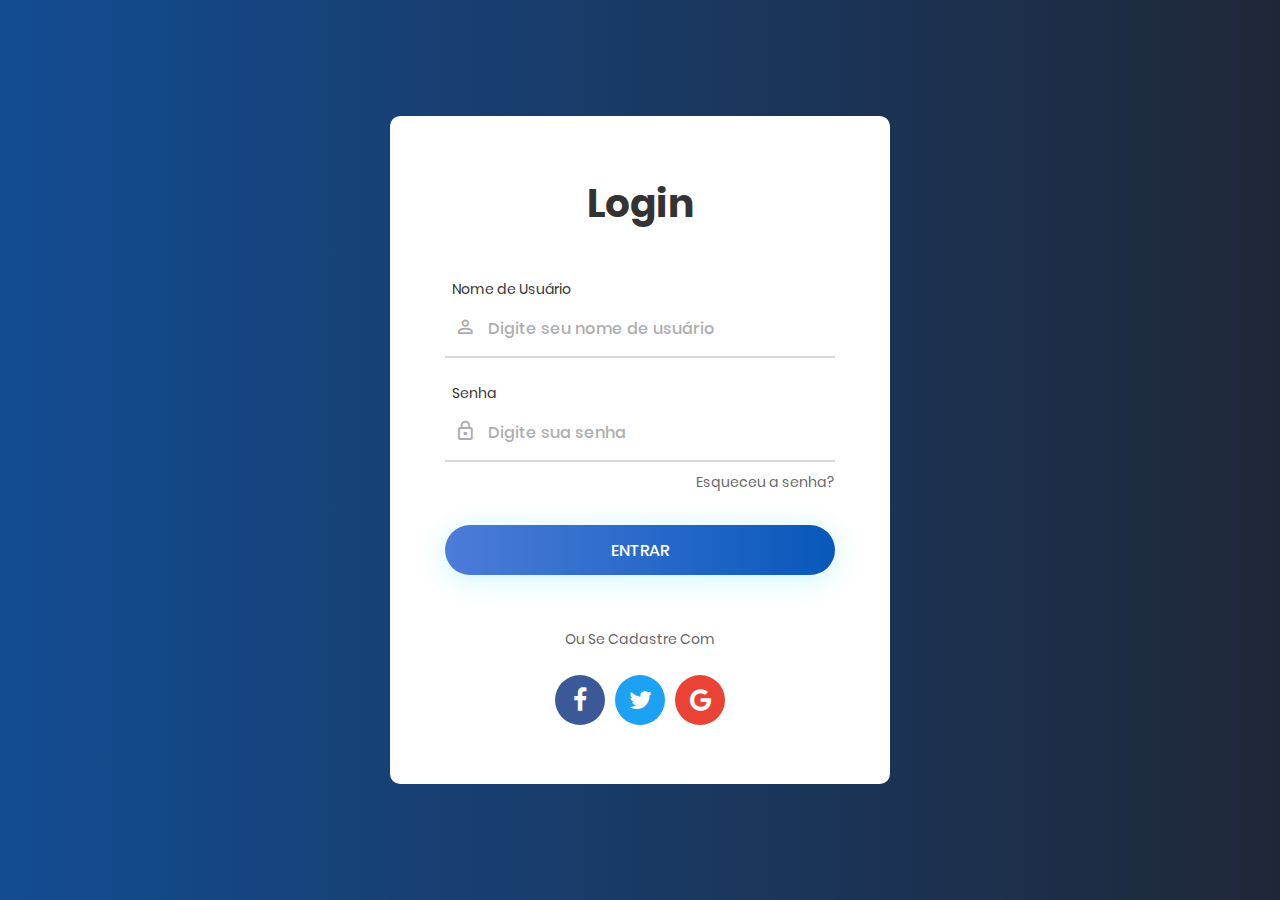
==== login.html @ 4fbe42c3 "login" ====
<!DOCTYPE html>
<html lang="pt-br">
<head>
	<title>Entrar/Cadastrar</title>
	<meta charset="UTF-8">
	<meta name="viewport" content="width=device-width, initial-scale=1">
<!--===============================================================================================-->	
	<link rel="icon" type="image/png" href="./assets/Login_v4/images/icons/favicon.ico"/>
<!--===============================================================================================-->
	<link rel="stylesheet" type="text/css" href="./assets/Login_v4/vendor/bootstrap/css/bootstrap.min.css">
<!--===============================================================================================-->
	<link rel="stylesheet" type="text/css" href="./assets/Login_v4/fonts/font-awesome-4.7.0/css/font-awesome.min.css">
<!--===============================================================================================-->
	<link rel="stylesheet" type="text/css" href="./assets/Login_v4/fonts/iconic/css/material-design-iconic-font.min.css">
<!--===============================================================================================-->
	<link rel="stylesheet" type="text/css" href="./assets/Login_v4/vendor/animate/animate.css">
<!--===============================================================================================-->	
	<link rel="stylesheet" type="text/css" href="./assets/Login_v4/vendor/css-hamburgers/hamburgers.min.css">
<!--===============================================================================================-->
	<link rel="stylesheet" type="text/css" href="./assets/Login_v4/vendor/animsition/css/animsition.min.css">
<!--===============================================================================================-->
	<link rel="stylesheet" type="text/css" href="./assets/Login_v4/vendor/select2/select2.min.css">
<!--===============================================================================================-->	
	<link rel="stylesheet" type="text/css" href="./assets/Login_v4/vendor/daterangepicker/daterangepicker.css">
<!--===============================================================================================-->
	<link rel="stylesheet" type="text/css" href="./assets/Login_v4/css/util.css">
	<link rel="stylesheet" type="text/css" href="./assets/Login_v4/css/main.css">
<!--===============================================================================================-->
</head>
<body>
	
	<div class="limiter">
		<div class="container-login100" style="background-image: linear-gradient(to right, #134c92, #1f2737);">
			<div class="wrap-login100 p-l-55 p-r-55 p-t-65 p-b-54">
				<form class="login100-form validate-form">
					<span class="login100-form-title p-b-49">
						Login
					</span>

					<div class="wrap-input100 validate-input m-b-23" data-validate = "Nome de usuário necessário">
						<span class="label-input100">Nome de Usuário</span>
						<input class="input100" type="text" name="username" placeholder="Digite seu nome de usuário">
						<span class="focus-input100" data-symbol="&#xf206;"></span>
					</div>

					<div class="wrap-input100 validate-input" data-validate="É necessário uma senha">
						<span class="label-input100">Senha</span>
						<input class="input100" type="password" name="pass" placeholder="Digite sua senha">
						<span class="focus-input100" data-symbol="&#xf190;"></span>
					</div>
					
					<div class="text-right p-t-8 p-b-31">
						<a href="#">
							Esqueceu a senha?
						</a>
					</div>
					
					<div class="container-login100-form-btn">
						<div class="wrap-login100-form-btn">
							<div class="login100-form-bgbtn"></div>
							<button class="login100-form-btn">
								Entrar
							</button>
						</div>
					</div>

					<div class="txt1 text-center p-t-54 p-b-20">
						<span>
							Ou Se Cadastre Com
						</span>
					</div>

					<div class="flex-c-m">
						<a href="#" class="login100-social-item bg1">
							<i class="fa fa-facebook"></i>
						</a>

						<a href="#" class="login100-social-item bg2">
							<i class="fa fa-twitter"></i>
						</a>

						<a href="#" class="login100-social-item bg3">
							<i class="fa fa-google"></i>
						</a>
					</div>

				</form>
			</div>
		</div>
	</div>
	

	<div id="dropDownSelect1"></div>
	
<!--===============================================================================================-->
	<script src="./assets/Login_v4/vendor/jquery/jquery-3.2.1.min.js"></script>
<!--===============================================================================================-->
	<script src="./assets/Login_v4/vendor/animsition/js/animsition.min.js"></script>
<!--===============================================================================================-->
	<script src="./assets/Login_v4/vendor/bootstrap/js/popper.js"></script>
	<script src="./assets/Login_v4/vendor/bootstrap/js/bootstrap.min.js"></script>
<!--===============================================================================================-->
	<script src="./assets/Login_v4/vendor/select2/select2.min.js"></script>
<!--===============================================================================================-->
	<script src="./assets/Login_v4/vendor/daterangepicker/moment.min.js"></script>
	<script src="./assets/Login_v4/vendor/daterangepicker/daterangepicker.js"></script>
<!--===============================================================================================-->
	<script src="./assets/Login_v4/vendor/countdowntime/countdowntime.js"></script>
<!--===============================================================================================-->
	<script src="./assets/Login_v4/js/main.js"></script>

</body>
</html>
---- assets/Login_v4/fonts/iconic/css/material-design-iconic-font.min.css ----
@font-face{font-family:Material-Design-Iconic-Font;src:url(../fonts/Material-Design-Iconic-Font.woff2?v=2.2.0) format('woff2'),url(../fonts/Material-Design-Iconic-Font.woff?v=2.2.0) format('woff'),url(../fonts/Material-Design-Iconic-Font.ttf?v=2.2.0) format('truetype')}.zmdi{display:inline-block;font:normal normal normal 14px/1 'Material-Design-Iconic-Font';font-size:inherit;text-rendering:auto;-webkit-font-smoothing:antialiased;-moz-osx-font-smoothing:grayscale}.zmdi-hc-lg{font-size:1.33333333em;line-height:.75em;vertical-align:-15%}.zmdi-hc-2x{font-size:2em}.zmdi-hc-3x{font-size:3em}.zmdi-hc-4x{font-size:4em}.zmdi-hc-5x{font-size:5em}.zmdi-hc-fw{width:1.28571429em;text-align:center}.zmdi-hc-ul{padding-left:0;margin-left:2.14285714em;list-style-type:none}.zmdi-hc-ul>li{position:relative}.zmdi-hc-li{position:absolute;left:-2.14285714em;width:2.14285714em;top:.14285714em;text-align:center}.zmdi-hc-li.zmdi-hc-lg{left:-1.85714286em}.zmdi-hc-border{padding:.1em .25em;border:solid .1em #9e9e9e;border-radius:2px}.zmdi-hc-border-circle{padding:.1em .25em;border:solid .1em #9e9e9e;border-radius:50%}.zmdi.pull-left{float:left;margin-right:.15em}.zmdi.pull-right{float:right;margin-left:.15em}.zmdi-hc-spin{-webkit-animation:zmdi-spin 1.5s infinite linear;animation:zmdi-spin 1.5s infinite linear}.zmdi-hc-spin-reverse{-webkit-animation:zmdi-spin-reverse 1.5s infinite linear;animation:zmdi-spin-reverse 1.5s infinite linear}@-webkit-keyframes zmdi-spin{0%{-webkit-transform:rotate(0deg);transform:rotate(0deg)}100%{-webkit-transform:rotate(359deg);transform:rotate(359deg)}}@keyframes zmdi-spin{0%{-webkit-transform:rotate(0deg);transform:rotate(0deg)}100%{-webkit-transform:rotate(359deg);transform:rotate(359deg)}}@-webkit-keyframes zmdi-spin-reverse{0%{-webkit-transform:rotate(0deg);transform:rotate(0deg)}100%{-webkit-transform:rotate(-359deg);transform:rotate(-359deg)}}@keyframes zmdi-spin-reverse{0%{-webkit-transform:rotate(0deg);transform:rotate(0deg)}100%{-webkit-transform:rotate(-359deg);transform:rotate(-359deg)}}.zmdi-hc-rotate-90{-webkit-transform:rotate(90deg);-ms-transform:rotate(90deg);transform:rotate(90deg)}.zmdi-hc-rotate-180{-webkit-transform:rotate(180deg);-ms-transform:rotate(180deg);transform:rotate(180deg)}.zmdi-hc-rotate-270{-webkit-transform:rotate(270deg);-ms-transform:rotate(270deg);transform:rotate(270deg)}.zmdi-hc-flip-horizontal{-webkit-transform:scale(-1,1);-ms-transform:scale(-1,1);transform:scale(-1,1)}.zmdi-hc-flip-vertical{-webkit-transform:scale(1,-1);-ms-transform:scale(1,-1);transform:scale(1,-1)}.zmdi-hc-stack{position:relative;display:inline-block;width:2em;height:2em;line-height:2em;vertical-align:middle}.zmdi-hc-stack-1x,.zmdi-hc-stack-2x{position:absolute;left:0;width:100%;text-align:center}.zmdi-hc-stack-1x{line-height:inherit}.zmdi-hc-stack-2x{font-size:2em}.zmdi-hc-inverse{color:#fff}.zmdi-3d-rotation:before{content:'\f101'}.zmdi-airplane-off:before{content:'\f102'}.zmdi-airplane:before{content:'\f103'}.zmdi-album:before{content:'\f104'}.zmdi-archive:before{content:'\f105'}.zmdi-assignment-account:before{content:'\f106'}.zmdi-assignment-alert:before{content:'\f107'}.zmdi-assignment-check:before{content:'\f108'}.zmdi-assignment-o:before{content:'\f109'}.zmdi-assignment-return:before{content:'\f10a'}.zmdi-assignment-returned:before{content:'\f10b'}.zmdi-assignment:before{content:'\f10c'}.zmdi-attachment-alt:before{content:'\f10d'}.zmdi-attachment:before{content:'\f10e'}.zmdi-audio:before{content:'\f10f'}.zmdi-badge-check:before{content:'\f110'}.zmdi-balance-wallet:before{content:'\f111'}.zmdi-balance:before{content:'\f112'}.zmdi-battery-alert:before{content:'\f113'}.zmdi-battery-flash:before{content:'\f114'}.zmdi-battery-unknown:before{content:'\f115'}.zmdi-battery:before{content:'\f116'}.zmdi-bike:before{content:'\f117'}.zmdi-block-alt:before{content:'\f118'}.zmdi-block:before{content:'\f119'}.zmdi-boat:before{content:'\f11a'}.zmdi-book-image:before{content:'\f11b'}.zmdi-book:before{content:'\f11c'}.zmdi-bookmark-outline:before{content:'\f11d'}.zmdi-bookmark:before{content:'\f11e'}.zmdi-brush:before{content:'\f11f'}.zmdi-bug:before{content:'\f120'}.zmdi-bus:before{content:'\f121'}.zmdi-cake:before{content:'\f122'}.zmdi-car-taxi:before{content:'\f123'}.zmdi-car-wash:before{content:'\f124'}.zmdi-car:before{content:'\f125'}.zmdi-card-giftcard:before{content:'\f126'}.zmdi-card-membership:before{content:'\f127'}.zmdi-card-travel:before{content:'\f128'}.zmdi-card:before{content:'\f129'}.zmdi-case-check:before{content:'\f12a'}.zmdi-case-download:before{content:'\f12b'}.zmdi-case-play:before{content:'\f12c'}.zmdi-case:before{content:'\f12d'}.zmdi-cast-connected:before{content:'\f12e'}.zmdi-cast:before{content:'\f12f'}.zmdi-chart-donut:before{content:'\f130'}.zmdi-chart:before{content:'\f131'}.zmdi-city-alt:before{content:'\f132'}.zmdi-city:before{content:'\f133'}.zmdi-close-circle-o:before{content:'\f134'}.zmdi-close-circle:before{content:'\f135'}.zmdi-close:before{content:'\f136'}.zmdi-cocktail:before{content:'\f137'}.zmdi-code-setting:before{content:'\f138'}.zmdi-code-smartphone:before{content:'\f139'}.zmdi-code:before{content:'\f13a'}.zmdi-coffee:before{content:'\f13b'}.zmdi-collection-bookmark:before{content:'\f13c'}.zmdi-collection-case-play:before{content:'\f13d'}.zmdi-collection-folder-image:before{content:'\f13e'}.zmdi-collection-image-o:before{content:'\f13f'}.zmdi-collection-image:before{content:'\f140'}.zmdi-collection-item-1:before{content:'\f141'}.zmdi-collection-item-2:before{content:'\f142'}.zmdi-collection-item-3:before{content:'\f143'}.zmdi-collection-item-4:before{content:'\f144'}.zmdi-collection-item-5:before{content:'\f145'}.zmdi-collection-item-6:before{content:'\f146'}.zmdi-collection-item-7:before{content:'\f147'}.zmdi-collection-item-8:before{content:'\f148'}.zmdi-collection-item-9-plus:before{content:'\f149'}.zmdi-collection-item-9:before{content:'\f14a'}.zmdi-collection-item:before{content:'\f14b'}.zmdi-collection-music:before{content:'\f14c'}.zmdi-collection-pdf:before{content:'\f14d'}.zmdi-collection-plus:before{content:'\f14e'}.zmdi-collection-speaker:before{content:'\f14f'}.zmdi-collection-text:before{content:'\f150'}.zmdi-collection-video:before{content:'\f151'}.zmdi-compass:before{content:'\f152'}.zmdi-cutlery:before{content:'\f153'}.zmdi-delete:before{content:'\f154'}.zmdi-dialpad:before{content:'\f155'}.zmdi-dns:before{content:'\f156'}.zmdi-drink:before{content:'\f157'}.zmdi-edit:before{content:'\f158'}.zmdi-email-open:before{content:'\f159'}.zmdi-email:before{content:'\f15a'}.zmdi-eye-off:before{content:'\f15b'}.zmdi-eye:before{content:'\f15c'}.zmdi-eyedropper:before{content:'\f15d'}.zmdi-favorite-outline:before{content:'\f15e'}.zmdi-favorite:before{content:'\f15f'}.zmdi-filter-list:before{content:'\f160'}.zmdi-fire:before{content:'\f161'}.zmdi-flag:before{content:'\f162'}.zmdi-flare:before{content:'\f163'}.zmdi-flash-auto:before{content:'\f164'}.zmdi-flash-off:before{content:'\f165'}.zmdi-flash:before{content:'\f166'}.zmdi-flip:before{content:'\f167'}.zmdi-flower-alt:before{content:'\f168'}.zmdi-flower:before{content:'\f169'}.zmdi-font:before{content:'\f16a'}.zmdi-fullscreen-alt:before{content:'\f16b'}.zmdi-fullscreen-exit:before{content:'\f16c'}.zmdi-fullscreen:before{content:'\f16d'}.zmdi-functions:before{content:'\f16e'}.zmdi-gas-station:before{content:'\f16f'}.zmdi-gesture:before{content:'\f170'}.zmdi-globe-alt:before{content:'\f171'}.zmdi-globe-lock:before{content:'\f172'}.zmdi-globe:before{content:'\f173'}.zmdi-graduation-cap:before{content:'\f174'}.zmdi-home:before{content:'\f175'}.zmdi-hospital-alt:before{content:'\f176'}.zmdi-hospital:before{content:'\f177'}.zmdi-hotel:before{content:'\f178'}.zmdi-hourglass-alt:before{content:'\f179'}.zmdi-hourglass-outline:before{content:'\f17a'}.zmdi-hourglass:before{content:'\f17b'}.zmdi-http:before{content:'\f17c'}.zmdi-image-alt:before{content:'\f17d'}.zmdi-image-o:before{content:'\f17e'}.zmdi-image:before{content:'\f17f'}.zmdi-inbox:before{content:'\f180'}.zmdi-invert-colors-off:before{content:'\f181'}.zmdi-invert-colors:before{content:'\f182'}.zmdi-key:before{content:'\f183'}.zmdi-label-alt-outline:before{content:'\f184'}.zmdi-label-alt:before{content:'\f185'}.zmdi-label-heart:before{content:'\f186'}.zmdi-label:before{content:'\f187'}.zmdi-labels:before{content:'\f188'}.zmdi-lamp:before{content:'\f189'}.zmdi-landscape:before{content:'\f18a'}.zmdi-layers-off:before{content:'\f18b'}.zmdi-layers:before{content:'\f18c'}.zmdi-library:before{content:'\f18d'}.zmdi-link:before{content:'\f18e'}.zmdi-lock-open:before{content:'\f18f'}.zmdi-lock-outline:before{content:'\f190'}.zmdi-lock:before{content:'\f191'}.zmdi-mail-reply-all:before{content:'\f192'}.zmdi-mail-reply:before{content:'\f193'}.zmdi-mail-send:before{content:'\f194'}.zmdi-mall:before{content:'\f195'}.zmdi-map:before{content:'\f196'}.zmdi-menu:before{content:'\f197'}.zmdi-money-box:before{content:'\f198'}.zmdi-money-off:before{content:'\f199'}.zmdi-money:before{content:'\f19a'}.zmdi-more-vert:before{content:'\f19b'}.zmdi-more:before{content:'\f19c'}.zmdi-movie-alt:before{content:'\f19d'}.zmdi-movie:before{content:'\f19e'}.zmdi-nature-people:before{content:'\f19f'}.zmdi-nature:before{content:'\f1a0'}.zmdi-navigation:before{content:'\f1a1'}.zmdi-open-in-browser:before{content:'\f1a2'}.zmdi-open-in-new:before{content:'\f1a3'}.zmdi-palette:before{content:'\f1a4'}.zmdi-parking:before{content:'\f1a5'}.zmdi-pin-account:before{content:'\f1a6'}.zmdi-pin-assistant:before{content:'\f1a7'}.zmdi-pin-drop:before{content:'\f1a8'}.zmdi-pin-help:before{content:'\f1a9'}.zmdi-pin-off:before{content:'\f1aa'}.zmdi-pin:before{content:'\f1ab'}.zmdi-pizza:before{content:'\f1ac'}.zmdi-plaster:before{content:'\f1ad'}.zmdi-power-setting:before{content:'\f1ae'}.zmdi-power:before{content:'\f1af'}.zmdi-print:before{content:'\f1b0'}.zmdi-puzzle-piece:before{content:'\f1b1'}.zmdi-quote:before{content:'\f1b2'}.zmdi-railway:before{content:'\f1b3'}.zmdi-receipt:before{content:'\f1b4'}.zmdi-refresh-alt:before{content:'\f1b5'}.zmdi-refresh-sync-alert:before{content:'\f1b6'}.zmdi-refresh-sync-off:before{content:'\f1b7'}.zmdi-refresh-sync:before{content:'\f1b8'}.zmdi-refresh:before{content:'\f1b9'}.zmdi-roller:before{content:'\f1ba'}.zmdi-ruler:before{content:'\f1bb'}.zmdi-scissors:before{content:'\f1bc'}.zmdi-screen-rotation-lock:before{content:'\f1bd'}.zmdi-screen-rotation:before{content:'\f1be'}.zmdi-search-for:before{content:'\f1bf'}.zmdi-search-in-file:before{content:'\f1c0'}.zmdi-search-in-page:before{content:'\f1c1'}.zmdi-search-replace:before{content:'\f1c2'}.zmdi-search:before{content:'\f1c3'}.zmdi-seat:before{content:'\f1c4'}.zmdi-settings-square:before{content:'\f1c5'}.zmdi-settings:before{content:'\f1c6'}.zmdi-shield-check:before{content:'\f1c7'}.zmdi-shield-security:before{content:'\f1c8'}.zmdi-shopping-basket:before{content:'\f1c9'}.zmdi-shopping-cart-plus:before{content:'\f1ca'}.zmdi-shopping-cart:before{content:'\f1cb'}.zmdi-sign-in:before{content:'\f1cc'}.zmdi-sort-amount-asc:before{content:'\f1cd'}.zmdi-sort-amount-desc:before{content:'\f1ce'}.zmdi-sort-asc:before{content:'\f1cf'}.zmdi-sort-desc:before{content:'\f1d0'}.zmdi-spellcheck:before{content:'\f1d1'}.zmdi-storage:before{content:'\f1d2'}.zmdi-store-24:before{content:'\f1d3'}.zmdi-store:before{content:'\f1d4'}.zmdi-subway:before{content:'\f1d5'}.zmdi-sun:before{content:'\f1d6'}.zmdi-tab-unselected:before{content:'\f1d7'}.zmdi-tab:before{content:'\f1d8'}.zmdi-tag-close:before{content:'\f1d9'}.zmdi-tag-more:before{content:'\f1da'}.zmdi-tag:before{content:'\f1db'}.zmdi-thumb-down:before{content:'\f1dc'}.zmdi-thumb-up-down:before{content:'\f1dd'}.zmdi-thumb-up:before{content:'\f1de'}.zmdi-ticket-star:before{content:'\f1df'}.zmdi-toll:before{content:'\f1e0'}.zmdi-toys:before{content:'\f1e1'}.zmdi-traffic:before{content:'\f1e2'}.zmdi-translate:before{content:'\f1e3'}.zmdi-triangle-down:before{content:'\f1e4'}.zmdi-triangle-up:before{content:'\f1e5'}.zmdi-truck:before{content:'\f1e6'}.zmdi-turning-sign:before{content:'\f1e7'}.zmdi-wallpaper:before{content:'\f1e8'}.zmdi-washing-machine:before{content:'\f1e9'}.zmdi-window-maximize:before{content:'\f1ea'}.zmdi-window-minimize:before{content:'\f1eb'}.zmdi-window-restore:before{content:'\f1ec'}.zmdi-wrench:before{content:'\f1ed'}.zmdi-zoom-in:before{content:'\f1ee'}.zmdi-zoom-out:before{content:'\f1ef'}.zmdi-alert-circle-o:before{content:'\f1f0'}.zmdi-alert-circle:before{content:'\f1f1'}.zmdi-alert-octagon:before{content:'\f1f2'}.zmdi-alert-polygon:before{content:'\f1f3'}.zmdi-alert-triangle:before{content:'\f1f4'}.zmdi-help-outline:before{content:'\f1f5'}.zmdi-help:before{content:'\f1f6'}.zmdi-info-outline:before{content:'\f1f7'}.zmdi-info:before{content:'\f1f8'}.zmdi-notifications-active:before{content:'\f1f9'}.zmdi-notifications-add:before{content:'\f1fa'}.zmdi-notifications-none:before{content:'\f1fb'}.zmdi-notifications-off:before{content:'\f1fc'}.zmdi-notifications-paused:before{content:'\f1fd'}.zmdi-notifications:before{content:'\f1fe'}.zmdi-account-add:before{content:'\f1ff'}.zmdi-account-box-mail:before{content:'\f200'}.zmdi-account-box-o:before{content:'\f201'}.zmdi-account-box-phone:before{content:'\f202'}.zmdi-account-box:before{content:'\f203'}.zmdi-account-calendar:before{content:'\f204'}.zmdi-account-circle:before{content:'\f205'}.zmdi-account-o:before{content:'\f206'}.zmdi-account:before{content:'\f207'}.zmdi-accounts-add:before{content:'\f208'}.zmdi-accounts-alt:before{content:'\f209'}.zmdi-accounts-list-alt:before{content:'\f20a'}.zmdi-accounts-list:before{content:'\f20b'}.zmdi-accounts-outline:before{content:'\f20c'}.zmdi-accounts:before{content:'\f20d'}.zmdi-face:before{content:'\f20e'}.zmdi-female:before{content:'\f20f'}.zmdi-male-alt:before{content:'\f210'}.zmdi-male-female:before{content:'\f211'}.zmdi-male:before{content:'\f212'}.zmdi-mood-bad:before{content:'\f213'}.zmdi-mood:before{content:'\f214'}.zmdi-run:before{content:'\f215'}.zmdi-walk:before{content:'\f216'}.zmdi-cloud-box:before{content:'\f217'}.zmdi-cloud-circle:before{content:'\f218'}.zmdi-cloud-done:before{content:'\f219'}.zmdi-cloud-download:before{content:'\f21a'}.zmdi-cloud-off:before{content:'\f21b'}.zmdi-cloud-outline-alt:before{content:'\f21c'}.zmdi-cloud-outline:before{content:'\f21d'}.zmdi-cloud-upload:before{content:'\f21e'}.zmdi-cloud:before{content:'\f21f'}.zmdi-download:before{content:'\f220'}.zmdi-file-plus:before{content:'\f221'}.zmdi-file-text:before{content:'\f222'}.zmdi-file:before{content:'\f223'}.zmdi-folder-outline:before{content:'\f224'}.zmdi-folder-person:before{content:'\f225'}.zmdi-folder-star-alt:before{content:'\f226'}.zmdi-folder-star:before{content:'\f227'}.zmdi-folder:before{content:'\f228'}.zmdi-gif:before{content:'\f229'}.zmdi-upload:before{content:'\f22a'}.zmdi-border-all:before{content:'\f22b'}.zmdi-border-bottom:before{content:'\f22c'}.zmdi-border-clear:before{content:'\f22d'}.zmdi-border-color:before{content:'\f22e'}.zmdi-border-horizontal:before{content:'\f22f'}.zmdi-border-inner:before{content:'\f230'}.zmdi-border-left:before{content:'\f231'}.zmdi-border-outer:before{content:'\f232'}.zmdi-border-right:before{content:'\f233'}.zmdi-border-style:before{content:'\f234'}.zmdi-border-top:before{content:'\f235'}.zmdi-border-vertical:before{content:'\f236'}.zmdi-copy:before{content:'\f237'}.zmdi-crop:before{content:'\f238'}.zmdi-format-align-center:before{content:'\f239'}.zmdi-format-align-justify:before{content:'\f23a'}.zmdi-format-align-left:before{content:'\f23b'}.zmdi-format-align-right:before{content:'\f23c'}.zmdi-format-bold:before{content:'\f23d'}.zmdi-format-clear-all:before{content:'\f23e'}.zmdi-format-clear:before{content:'\f23f'}.zmdi-format-color-fill:before{content:'\f240'}.zmdi-format-color-reset:before{content:'\f241'}.zmdi-format-color-text:before{content:'\f242'}.zmdi-format-indent-decrease:before{content:'\f243'}.zmdi-format-indent-increase:before{content:'\f244'}.zmdi-format-italic:before{content:'\f245'}.zmdi-format-line-spacing:before{content:'\f246'}.zmdi-format-list-bulleted:before{content:'\f247'}.zmdi-format-list-numbered:before{content:'\f248'}.zmdi-format-ltr:before{content:'\f249'}.zmdi-format-rtl:before{content:'\f24a'}.zmdi-format-size:before{content:'\f24b'}.zmdi-format-strikethrough-s:before{content:'\f24c'}.zmdi-format-strikethrough:before{content:'\f24d'}.zmdi-format-subject:before{content:'\f24e'}.zmdi-format-underlined:before{content:'\f24f'}.zmdi-format-valign-bottom:before{content:'\f250'}.zmdi-format-valign-center:before{content:'\f251'}.zmdi-format-valign-top:before{content:'\f252'}.zmdi-redo:before{content:'\f253'}.zmdi-select-all:before{content:'\f254'}.zmdi-space-bar:before{content:'\f255'}.zmdi-text-format:before{content:'\f256'}.zmdi-transform:before{content:'\f257'}.zmdi-undo:before{content:'\f258'}.zmdi-wrap-text:before{content:'\f259'}.zmdi-comment-alert:before{content:'\f25a'}.zmdi-comment-alt-text:before{content:'\f25b'}.zmdi-comment-alt:before{content:'\f25c'}.zmdi-comment-edit:before{content:'\f25d'}.zmdi-comment-image:before{content:'\f25e'}.zmdi-comment-list:before{content:'\f25f'}.zmdi-comment-more:before{content:'\f260'}.zmdi-comment-outline:before{content:'\f261'}.zmdi-comment-text-alt:before{content:'\f262'}.zmdi-comment-text:before{content:'\f263'}.zmdi-comment-video:before{content:'\f264'}.zmdi-comment:before{content:'\f265'}.zmdi-comments:before{content:'\f266'}.zmdi-check-all:before{content:'\f267'}.zmdi-check-circle-u:before{content:'\f268'}.zmdi-check-circle:before{content:'\f269'}.zmdi-check-square:before{content:'\f26a'}.zmdi-check:before{content:'\f26b'}.zmdi-circle-o:before{content:'\f26c'}.zmdi-circle:before{content:'\f26d'}.zmdi-dot-circle-alt:before{content:'\f26e'}.zmdi-dot-circle:before{content:'\f26f'}.zmdi-minus-circle-outline:before{content:'\f270'}.zmdi-minus-circle:before{content:'\f271'}.zmdi-minus-square:before{content:'\f272'}.zmdi-minus:before{content:'\f273'}.zmdi-plus-circle-o-duplicate:before{content:'\f274'}.zmdi-plus-circle-o:before{content:'\f275'}.zmdi-plus-circle:before{content:'\f276'}.zmdi-plus-square:before{content:'\f277'}.zmdi-plus:before{content:'\f278'}.zmdi-square-o:before{content:'\f279'}.zmdi-star-circle:before{content:'\f27a'}.zmdi-star-half:before{content:'\f27b'}.zmdi-star-outline:before{content:'\f27c'}.zmdi-star:before{content:'\f27d'}.zmdi-bluetooth-connected:before{content:'\f27e'}.zmdi-bluetooth-off:before{content:'\f27f'}.zmdi-bluetooth-search:before{content:'\f280'}.zmdi-bluetooth-setting:before{content:'\f281'}.zmdi-bluetooth:before{content:'\f282'}.zmdi-camera-add:before{content:'\f283'}.zmdi-camera-alt:before{content:'\f284'}.zmdi-camera-bw:before{content:'\f285'}.zmdi-camera-front:before{content:'\f286'}.zmdi-camera-mic:before{content:'\f287'}.zmdi-camera-party-mode:before{content:'\f288'}.zmdi-camera-rear:before{content:'\f289'}.zmdi-camera-roll:before{content:'\f28a'}.zmdi-camera-switch:before{content:'\f28b'}.zmdi-camera:before{content:'\f28c'}.zmdi-card-alert:before{content:'\f28d'}.zmdi-card-off:before{content:'\f28e'}.zmdi-card-sd:before{content:'\f28f'}.zmdi-card-sim:before{content:'\f290'}.zmdi-desktop-mac:before{content:'\f291'}.zmdi-desktop-windows:before{content:'\f292'}.zmdi-device-hub:before{content:'\f293'}.zmdi-devices-off:before{content:'\f294'}.zmdi-devices:before{content:'\f295'}.zmdi-dock:before{content:'\f296'}.zmdi-floppy:before{content:'\f297'}.zmdi-gamepad:before{content:'\f298'}.zmdi-gps-dot:before{content:'\f299'}.zmdi-gps-off:before{content:'\f29a'}.zmdi-gps:before{content:'\f29b'}.zmdi-headset-mic:before{content:'\f29c'}.zmdi-headset:before{content:'\f29d'}.zmdi-input-antenna:before{content:'\f29e'}.zmdi-input-composite:before{content:'\f29f'}.zmdi-input-hdmi:before{content:'\f2a0'}.zmdi-input-power:before{content:'\f2a1'}.zmdi-input-svideo:before{content:'\f2a2'}.zmdi-keyboard-hide:before{content:'\f2a3'}.zmdi-keyboard:before{content:'\f2a4'}.zmdi-laptop-chromebook:before{content:'\f2a5'}.zmdi-laptop-mac:before{content:'\f2a6'}.zmdi-laptop:before{content:'\f2a7'}.zmdi-mic-off:before{content:'\f2a8'}.zmdi-mic-outline:before{content:'\f2a9'}.zmdi-mic-setting:before{content:'\f2aa'}.zmdi-mic:before{content:'\f2ab'}.zmdi-mouse:before{content:'\f2ac'}.zmdi-network-alert:before{content:'\f2ad'}.zmdi-network-locked:before{content:'\f2ae'}.zmdi-network-off:before{content:'\f2af'}.zmdi-network-outline:before{content:'\f2b0'}.zmdi-network-setting:before{content:'\f2b1'}.zmdi-network:before{content:'\f2b2'}.zmdi-phone-bluetooth:before{content:'\f2b3'}.zmdi-phone-end:before{content:'\f2b4'}.zmdi-phone-forwarded:before{content:'\f2b5'}.zmdi-phone-in-talk:before{content:'\f2b6'}.zmdi-phone-locked:before{content:'\f2b7'}.zmdi-phone-missed:before{content:'\f2b8'}.zmdi-phone-msg:before{content:'\f2b9'}.zmdi-phone-paused:before{content:'\f2ba'}.zmdi-phone-ring:before{content:'\f2bb'}.zmdi-phone-setting:before{content:'\f2bc'}.zmdi-phone-sip:before{content:'\f2bd'}.zmdi-phone:before{content:'\f2be'}.zmdi-portable-wifi-changes:before{content:'\f2bf'}.zmdi-portable-wifi-off:before{content:'\f2c0'}.zmdi-portable-wifi:before{content:'\f2c1'}.zmdi-radio:before{content:'\f2c2'}.zmdi-reader:before{content:'\f2c3'}.zmdi-remote-control-alt:before{content:'\f2c4'}.zmdi-remote-control:before{content:'\f2c5'}.zmdi-router:before{content:'\f2c6'}.zmdi-scanner:before{content:'\f2c7'}.zmdi-smartphone-android:before{content:'\f2c8'}.zmdi-smartphone-download:before{content:'\f2c9'}.zmdi-smartphone-erase:before{content:'\f2ca'}.zmdi-smartphone-info:before{content:'\f2cb'}.zmdi-smartphone-iphone:before{content:'\f2cc'}.zmdi-smartphone-landscape-lock:before{content:'\f2cd'}.zmdi-smartphone-landscape:before{content:'\f2ce'}.zmdi-smartphone-lock:before{content:'\f2cf'}.zmdi-smartphone-portrait-lock:before{content:'\f2d0'}.zmdi-smartphone-ring:before{content:'\f2d1'}.zmdi-smartphone-setting:before{content:'\f2d2'}.zmdi-smartphone-setup:before{content:'\f2d3'}.zmdi-smartphone:before{content:'\f2d4'}.zmdi-speaker:before{content:'\f2d5'}.zmdi-tablet-android:before{content:'\f2d6'}.zmdi-tablet-mac:before{content:'\f2d7'}.zmdi-tablet:before{content:'\f2d8'}.zmdi-tv-alt-play:before{content:'\f2d9'}.zmdi-tv-list:before{content:'\f2da'}.zmdi-tv-play:before{content:'\f2db'}.zmdi-tv:before{content:'\f2dc'}.zmdi-usb:before{content:'\f2dd'}.zmdi-videocam-off:before{content:'\f2de'}.zmdi-videocam-switch:before{content:'\f2df'}.zmdi-videocam:before{content:'\f2e0'}.zmdi-watch:before{content:'\f2e1'}.zmdi-wifi-alt-2:before{content:'\f2e2'}.zmdi-wifi-alt:before{content:'\f2e3'}.zmdi-wifi-info:before{content:'\f2e4'}.zmdi-wifi-lock:before{content:'\f2e5'}.zmdi-wifi-off:before{content:'\f2e6'}.zmdi-wifi-outline:before{content:'\f2e7'}.zmdi-wifi:before{content:'\f2e8'}.zmdi-arrow-left-bottom:before{content:'\f2e9'}.zmdi-arrow-left:before{content:'\f2ea'}.zmdi-arrow-merge:before{content:'\f2eb'}.zmdi-arrow-missed:before{content:'\f2ec'}.zmdi-arrow-right-top:before{content:'\f2ed'}.zmdi-arrow-right:before{content:'\f2ee'}.zmdi-arrow-split:before{content:'\f2ef'}.zmdi-arrows:before{content:'\f2f0'}.zmdi-caret-down-circle:before{content:'\f2f1'}.zmdi-caret-down:before{content:'\f2f2'}.zmdi-caret-left-circle:before{content:'\f2f3'}.zmdi-caret-left:before{content:'\f2f4'}.zmdi-caret-right-circle:before{content:'\f2f5'}.zmdi-caret-right:before{content:'\f2f6'}.zmdi-caret-up-circle:before{content:'\f2f7'}.zmdi-caret-up:before{content:'\f2f8'}.zmdi-chevron-down:before{content:'\f2f9'}.zmdi-chevron-left:before{content:'\f2fa'}.zmdi-chevron-right:before{content:'\f2fb'}.zmdi-chevron-up:before{content:'\f2fc'}.zmdi-forward:before{content:'\f2fd'}.zmdi-long-arrow-down:before{content:'\f2fe'}.zmdi-long-arrow-left:before{content:'\f2ff'}.zmdi-long-arrow-return:before{content:'\f300'}.zmdi-long-arrow-right:before{content:'\f301'}.zmdi-long-arrow-tab:before{content:'\f302'}.zmdi-long-arrow-up:before{content:'\f303'}.zmdi-rotate-ccw:before{content:'\f304'}.zmdi-rotate-cw:before{content:'\f305'}.zmdi-rotate-left:before{content:'\f306'}.zmdi-rotate-right:before{content:'\f307'}.zmdi-square-down:before{content:'\f308'}.zmdi-square-right:before{content:'\f309'}.zmdi-swap-alt:before{content:'\f30a'}.zmdi-swap-vertical-circle:before{content:'\f30b'}.zmdi-swap-vertical:before{content:'\f30c'}.zmdi-swap:before{content:'\f30d'}.zmdi-trending-down:before{content:'\f30e'}.zmdi-trending-flat:before{content:'\f30f'}.zmdi-trending-up:before{content:'\f310'}.zmdi-unfold-less:before{content:'\f311'}.zmdi-unfold-more:before{content:'\f312'}.zmdi-apps:before{content:'\f313'}.zmdi-grid-off:before{content:'\f314'}.zmdi-grid:before{content:'\f315'}.zmdi-view-agenda:before{content:'\f316'}.zmdi-view-array:before{content:'\f317'}.zmdi-view-carousel:before{content:'\f318'}.zmdi-view-column:before{content:'\f319'}.zmdi-view-comfy:before{content:'\f31a'}.zmdi-view-compact:before{content:'\f31b'}.zmdi-view-dashboard:before{content:'\f31c'}.zmdi-view-day:before{content:'\f31d'}.zmdi-view-headline:before{content:'\f31e'}.zmdi-view-list-alt:before{content:'\f31f'}.zmdi-view-list:before{content:'\f320'}.zmdi-view-module:before{content:'\f321'}.zmdi-view-quilt:before{content:'\f322'}.zmdi-view-stream:before{content:'\f323'}.zmdi-view-subtitles:before{content:'\f324'}.zmdi-view-toc:before{content:'\f325'}.zmdi-view-web:before{content:'\f326'}.zmdi-view-week:before{content:'\f327'}.zmdi-widgets:before{content:'\f328'}.zmdi-alarm-check:before{content:'\f329'}.zmdi-alarm-off:before{content:'\f32a'}.zmdi-alarm-plus:before{content:'\f32b'}.zmdi-alarm-snooze:before{content:'\f32c'}.zmdi-alarm:before{content:'\f32d'}.zmdi-calendar-alt:before{content:'\f32e'}.zmdi-calendar-check:before{content:'\f32f'}.zmdi-calendar-close:before{content:'\f330'}.zmdi-calendar-note:before{content:'\f331'}.zmdi-calendar:before{content:'\f332'}.zmdi-time-countdown:before{content:'\f333'}.zmdi-time-interval:before{content:'\f334'}.zmdi-time-restore-setting:before{content:'\f335'}.zmdi-time-restore:before{content:'\f336'}.zmdi-time:before{content:'\f337'}.zmdi-timer-off:before{content:'\f338'}.zmdi-timer:before{content:'\f339'}.zmdi-android-alt:before{content:'\f33a'}.zmdi-android:before{content:'\f33b'}.zmdi-apple:before{content:'\f33c'}.zmdi-behance:before{content:'\f33d'}.zmdi-codepen:before{content:'\f33e'}.zmdi-dribbble:before{content:'\f33f'}.zmdi-dropbox:before{content:'\f340'}.zmdi-evernote:before{content:'\f341'}.zmdi-facebook-box:before{content:'\f342'}.zmdi-facebook:before{content:'\f343'}.zmdi-github-box:before{content:'\f344'}.zmdi-github:before{content:'\f345'}.zmdi-google-drive:before{content:'\f346'}.zmdi-google-earth:before{content:'\f347'}.zmdi-google-glass:before{content:'\f348'}.zmdi-google-maps:before{content:'\f349'}.zmdi-google-pages:before{content:'\f34a'}.zmdi-google-play:before{content:'\f34b'}.zmdi-google-plus-box:before{content:'\f34c'}.zmdi-google-plus:before{content:'\f34d'}.zmdi-google:before{content:'\f34e'}.zmdi-instagram:before{content:'\f34f'}.zmdi-language-css3:before{content:'\f350'}.zmdi-language-html5:before{content:'\f351'}.zmdi-language-javascript:before{content:'\f352'}.zmdi-language-python-alt:before{content:'\f353'}.zmdi-language-python:before{content:'\f354'}.zmdi-lastfm:before{content:'\f355'}.zmdi-linkedin-box:before{content:'\f356'}.zmdi-paypal:before{content:'\f357'}.zmdi-pinterest-box:before{content:'\f358'}.zmdi-pocket:before{content:'\f359'}.zmdi-polymer:before{content:'\f35a'}.zmdi-share:before{content:'\f35b'}.zmdi-stackoverflow:before{content:'\f35c'}.zmdi-steam-square:before{content:'\f35d'}.zmdi-steam:before{content:'\f35e'}.zmdi-twitter-box:before{content:'\f35f'}.zmdi-twitter:before{content:'\f360'}.zmdi-vk:before{content:'\f361'}.zmdi-wikipedia:before{content:'\f362'}.zmdi-windows:before{content:'\f363'}.zmdi-aspect-ratio-alt:before{content:'\f364'}.zmdi-aspect-ratio:before{content:'\f365'}.zmdi-blur-circular:before{content:'\f366'}.zmdi-blur-linear:before{content:'\f367'}.zmdi-blur-off:before{content:'\f368'}.zmdi-blur:before{content:'\f369'}.zmdi-brightness-2:before{content:'\f36a'}.zmdi-brightness-3:before{content:'\f36b'}.zmdi-brightness-4:before{content:'\f36c'}.zmdi-brightness-5:before{content:'\f36d'}.zmdi-brightness-6:before{content:'\f36e'}.zmdi-brightness-7:before{content:'\f36f'}.zmdi-brightness-auto:before{content:'\f370'}.zmdi-brightness-setting:before{content:'\f371'}.zmdi-broken-image:before{content:'\f372'}.zmdi-center-focus-strong:before{content:'\f373'}.zmdi-center-focus-weak:before{content:'\f374'}.zmdi-compare:before{content:'\f375'}.zmdi-crop-16-9:before{content:'\f376'}.zmdi-crop-3-2:before{content:'\f377'}.zmdi-crop-5-4:before{content:'\f378'}.zmdi-crop-7-5:before{content:'\f379'}.zmdi-crop-din:before{content:'\f37a'}.zmdi-crop-free:before{content:'\f37b'}.zmdi-crop-landscape:before{content:'\f37c'}.zmdi-crop-portrait:before{content:'\f37d'}.zmdi-crop-square:before{content:'\f37e'}.zmdi-exposure-alt:before{content:'\f37f'}.zmdi-exposure:before{content:'\f380'}.zmdi-filter-b-and-w:before{content:'\f381'}.zmdi-filter-center-focus:before{content:'\f382'}.zmdi-filter-frames:before{content:'\f383'}.zmdi-filter-tilt-shift:before{content:'\f384'}.zmdi-gradient:before{content:'\f385'}.zmdi-grain:before{content:'\f386'}.zmdi-graphic-eq:before{content:'\f387'}.zmdi-hdr-off:before{content:'\f388'}.zmdi-hdr-strong:before{content:'\f389'}.zmdi-hdr-weak:before{content:'\f38a'}.zmdi-hdr:before{content:'\f38b'}.zmdi-iridescent:before{content:'\f38c'}.zmdi-leak-off:before{content:'\f38d'}.zmdi-leak:before{content:'\f38e'}.zmdi-looks:before{content:'\f38f'}.zmdi-loupe:before{content:'\f390'}.zmdi-panorama-horizontal:before{content:'\f391'}.zmdi-panorama-vertical:before{content:'\f392'}.zmdi-panorama-wide-angle:before{content:'\f393'}.zmdi-photo-size-select-large:before{content:'\f394'}.zmdi-photo-size-select-small:before{content:'\f395'}.zmdi-picture-in-picture:before{content:'\f396'}.zmdi-slideshow:before{content:'\f397'}.zmdi-texture:before{content:'\f398'}.zmdi-tonality:before{content:'\f399'}.zmdi-vignette:before{content:'\f39a'}.zmdi-wb-auto:before{content:'\f39b'}.zmdi-eject-alt:before{content:'\f39c'}.zmdi-eject:before{content:'\f39d'}.zmdi-equalizer:before{content:'\f39e'}.zmdi-fast-forward:before{content:'\f39f'}.zmdi-fast-rewind:before{content:'\f3a0'}.zmdi-forward-10:before{content:'\f3a1'}.zmdi-forward-30:before{content:'\f3a2'}.zmdi-forward-5:before{content:'\f3a3'}.zmdi-hearing:before{content:'\f3a4'}.zmdi-pause-circle-outline:before{content:'\f3a5'}.zmdi-pause-circle:before{content:'\f3a6'}.zmdi-pause:before{content:'\f3a7'}.zmdi-play-circle-outline:before{content:'\f3a8'}.zmdi-play-circle:before{content:'\f3a9'}.zmdi-play:before{content:'\f3aa'}.zmdi-playlist-audio:before{content:'\f3ab'}.zmdi-playlist-plus:before{content:'\f3ac'}.zmdi-repeat-one:before{content:'\f3ad'}.zmdi-repeat:before{content:'\f3ae'}.zmdi-replay-10:before{content:'\f3af'}.zmdi-replay-30:before{content:'\f3b0'}.zmdi-replay-5:before{content:'\f3b1'}.zmdi-replay:before{content:'\f3b2'}.zmdi-shuffle:before{content:'\f3b3'}.zmdi-skip-next:before{content:'\f3b4'}.zmdi-skip-previous:before{content:'\f3b5'}.zmdi-stop:before{content:'\f3b6'}.zmdi-surround-sound:before{content:'\f3b7'}.zmdi-tune:before{content:'\f3b8'}.zmdi-volume-down:before{content:'\f3b9'}.zmdi-volume-mute:before{content:'\f3ba'}.zmdi-volume-off:before{content:'\f3bb'}.zmdi-volume-up:before{content:'\f3bc'}.zmdi-n-1-square:before{content:'\f3bd'}.zmdi-n-2-square:before{content:'\f3be'}.zmdi-n-3-square:before{content:'\f3bf'}.zmdi-n-4-square:before{content:'\f3c0'}.zmdi-n-5-square:before{content:'\f3c1'}.zmdi-n-6-square:before{content:'\f3c2'}.zmdi-neg-1:before{content:'\f3c3'}.zmdi-neg-2:before{content:'\f3c4'}.zmdi-plus-1:before{content:'\f3c5'}.zmdi-plus-2:before{content:'\f3c6'}.zmdi-sec-10:before{content:'\f3c7'}.zmdi-sec-3:before{content:'\f3c8'}.zmdi-zero:before{content:'\f3c9'}.zmdi-airline-seat-flat-angled:before{content:'\f3ca'}.zmdi-airline-seat-flat:before{content:'\f3cb'}.zmdi-airline-seat-individual-suite:before{content:'\f3cc'}.zmdi-airline-seat-legroom-extra:before{content:'\f3cd'}.zmdi-airline-seat-legroom-normal:before{content:'\f3ce'}.zmdi-airline-seat-legroom-reduced:before{content:'\f3cf'}.zmdi-airline-seat-recline-extra:before{content:'\f3d0'}.zmdi-airline-seat-recline-normal:before{content:'\f3d1'}.zmdi-airplay:before{content:'\f3d2'}.zmdi-closed-caption:before{content:'\f3d3'}.zmdi-confirmation-number:before{content:'\f3d4'}.zmdi-developer-board:before{content:'\f3d5'}.zmdi-disc-full:before{content:'\f3d6'}.zmdi-explicit:before{content:'\f3d7'}.zmdi-flight-land:before{content:'\f3d8'}.zmdi-flight-takeoff:before{content:'\f3d9'}.zmdi-flip-to-back:before{content:'\f3da'}.zmdi-flip-to-front:before{content:'\f3db'}.zmdi-group-work:before{content:'\f3dc'}.zmdi-hd:before{content:'\f3dd'}.zmdi-hq:before{content:'\f3de'}.zmdi-markunread-mailbox:before{content:'\f3df'}.zmdi-memory:before{content:'\f3e0'}.zmdi-nfc:before{content:'\f3e1'}.zmdi-play-for-work:before{content:'\f3e2'}.zmdi-power-input:before{content:'\f3e3'}.zmdi-present-to-all:before{content:'\f3e4'}.zmdi-satellite:before{content:'\f3e5'}.zmdi-tap-and-play:before{content:'\f3e6'}.zmdi-vibration:before{content:'\f3e7'}.zmdi-voicemail:before{content:'\f3e8'}.zmdi-group:before{content:'\f3e9'}.zmdi-rss:before{content:'\f3ea'}.zmdi-shape:before{content:'\f3eb'}.zmdi-spinner:before{content:'\f3ec'}.zmdi-ungroup:before{content:'\f3ed'}.zmdi-500px:before{content:'\f3ee'}.zmdi-8tracks:before{content:'\f3ef'}.zmdi-amazon:before{content:'\f3f0'}.zmdi-blogger:before{content:'\f3f1'}.zmdi-delicious:before{content:'\f3f2'}.zmdi-disqus:before{content:'\f3f3'}.zmdi-flattr:before{content:'\f3f4'}.zmdi-flickr:before{content:'\f3f5'}.zmdi-github-alt:before{content:'\f3f6'}.zmdi-google-old:before{content:'\f3f7'}.zmdi-linkedin:before{content:'\f3f8'}.zmdi-odnoklassniki:before{content:'\f3f9'}.zmdi-outlook:before{content:'\f3fa'}.zmdi-paypal-alt:before{content:'\f3fb'}.zmdi-pinterest:before{content:'\f3fc'}.zmdi-playstation:before{content:'\f3fd'}.zmdi-reddit:before{content:'\f3fe'}.zmdi-skype:before{content:'\f3ff'}.zmdi-slideshare:before{content:'\f400'}.zmdi-soundcloud:before{content:'\f401'}.zmdi-tumblr:before{content:'\f402'}.zmdi-twitch:before{content:'\f403'}.zmdi-vimeo:before{content:'\f404'}.zmdi-whatsapp:before{content:'\f405'}.zmdi-xbox:before{content:'\f406'}.zmdi-yahoo:before{content:'\f407'}.zmdi-youtube-play:before{content:'\f408'}.zmdi-youtube:before{content:'\f409'}.zmdi-3d-rotation:before{content:'\f101'}.zmdi-airplane-off:before{content:'\f102'}.zmdi-airplane:before{content:'\f103'}.zmdi-album:before{content:'\f104'}.zmdi-archive:before{content:'\f105'}.zmdi-assignment-account:before{content:'\f106'}.zmdi-assignment-alert:before{content:'\f107'}.zmdi-assignment-check:before{content:'\f108'}.zmdi-assignment-o:before{content:'\f109'}.zmdi-assignment-return:before{content:'\f10a'}.zmdi-assignment-returned:before{content:'\f10b'}.zmdi-assignment:before{content:'\f10c'}.zmdi-attachment-alt:before{content:'\f10d'}.zmdi-attachment:before{content:'\f10e'}.zmdi-audio:before{content:'\f10f'}.zmdi-badge-check:before{content:'\f110'}.zmdi-balance-wallet:before{content:'\f111'}.zmdi-balance:before{content:'\f112'}.zmdi-battery-alert:before{content:'\f113'}.zmdi-battery-flash:before{content:'\f114'}.zmdi-battery-unknown:before{content:'\f115'}.zmdi-battery:before{content:'\f116'}.zmdi-bike:before{content:'\f117'}.zmdi-block-alt:before{content:'\f118'}.zmdi-block:before{content:'\f119'}.zmdi-boat:before{content:'\f11a'}.zmdi-book-image:before{content:'\f11b'}.zmdi-book:before{content:'\f11c'}.zmdi-bookmark-outline:before{content:'\f11d'}.zmdi-bookmark:before{content:'\f11e'}.zmdi-brush:before{content:'\f11f'}.zmdi-bug:before{content:'\f120'}.zmdi-bus:before{content:'\f121'}.zmdi-cake:before{content:'\f122'}.zmdi-car-taxi:before{content:'\f123'}.zmdi-car-wash:before{content:'\f124'}.zmdi-car:before{content:'\f125'}.zmdi-card-giftcard:before{content:'\f126'}.zmdi-card-membership:before{content:'\f127'}.zmdi-card-travel:before{content:'\f128'}.zmdi-card:before{content:'\f129'}.zmdi-case-check:before{content:'\f12a'}.zmdi-case-download:before{content:'\f12b'}.zmdi-case-play:before{content:'\f12c'}.zmdi-case:before{content:'\f12d'}.zmdi-cast-connected:before{content:'\f12e'}.zmdi-cast:before{content:'\f12f'}.zmdi-chart-donut:before{content:'\f130'}.zmdi-chart:before{content:'\f131'}.zmdi-city-alt:before{content:'\f132'}.zmdi-city:before{content:'\f133'}.zmdi-close-circle-o:before{content:'\f134'}.zmdi-close-circle:before{content:'\f135'}.zmdi-close:before{content:'\f136'}.zmdi-cocktail:before{content:'\f137'}.zmdi-code-setting:before{content:'\f138'}.zmdi-code-smartphone:before{content:'\f139'}.zmdi-code:before{content:'\f13a'}.zmdi-coffee:before{content:'\f13b'}.zmdi-collection-bookmark:before{content:'\f13c'}.zmdi-collection-case-play:before{content:'\f13d'}.zmdi-collection-folder-image:before{content:'\f13e'}.zmdi-collection-image-o:before{content:'\f13f'}.zmdi-collection-image:before{content:'\f140'}.zmdi-collection-item-1:before{content:'\f141'}.zmdi-collection-item-2:before{content:'\f142'}.zmdi-collection-item-3:before{content:'\f143'}.zmdi-collection-item-4:before{content:'\f144'}.zmdi-collection-item-5:before{content:'\f145'}.zmdi-collection-item-6:before{content:'\f146'}.zmdi-collection-item-7:before{content:'\f147'}.zmdi-collection-item-8:before{content:'\f148'}.zmdi-collection-item-9-plus:before{content:'\f149'}.zmdi-collection-item-9:before{content:'\f14a'}.zmdi-collection-item:before{content:'\f14b'}.zmdi-collection-music:before{content:'\f14c'}.zmdi-collection-pdf:before{content:'\f14d'}.zmdi-collection-plus:before{content:'\f14e'}.zmdi-collection-speaker:before{content:'\f14f'}.zmdi-collection-text:before{content:'\f150'}.zmdi-collection-video:before{content:'\f151'}.zmdi-compass:before{content:'\f152'}.zmdi-cutlery:before{content:'\f153'}.zmdi-delete:before{content:'\f154'}.zmdi-dialpad:before{content:'\f155'}.zmdi-dns:before{content:'\f156'}.zmdi-drink:before{content:'\f157'}.zmdi-edit:before{content:'\f158'}.zmdi-email-open:before{content:'\f159'}.zmdi-email:before{content:'\f15a'}.zmdi-eye-off:before{content:'\f15b'}.zmdi-eye:before{content:'\f15c'}.zmdi-eyedropper:before{content:'\f15d'}.zmdi-favorite-outline:before{content:'\f15e'}.zmdi-favorite:before{content:'\f15f'}.zmdi-filter-list:before{content:'\f160'}.zmdi-fire:before{content:'\f161'}.zmdi-flag:before{content:'\f162'}.zmdi-flare:before{content:'\f163'}.zmdi-flash-auto:before{content:'\f164'}.zmdi-flash-off:before{content:'\f165'}.zmdi-flash:before{content:'\f166'}.zmdi-flip:before{content:'\f167'}.zmdi-flower-alt:before{content:'\f168'}.zmdi-flower:before{content:'\f169'}.zmdi-font:before{content:'\f16a'}.zmdi-fullscreen-alt:before{content:'\f16b'}.zmdi-fullscreen-exit:before{content:'\f16c'}.zmdi-fullscreen:before{content:'\f16d'}.zmdi-functions:before{content:'\f16e'}.zmdi-gas-station:before{content:'\f16f'}.zmdi-gesture:before{content:'\f170'}.zmdi-globe-alt:before{content:'\f171'}.zmdi-globe-lock:before{content:'\f172'}.zmdi-globe:before{content:'\f173'}.zmdi-graduation-cap:before{content:'\f174'}.zmdi-home:before{content:'\f175'}.zmdi-hospital-alt:before{content:'\f176'}.zmdi-hospital:before{content:'\f177'}.zmdi-hotel:before{content:'\f178'}.zmdi-hourglass-alt:before{content:'\f179'}.zmdi-hourglass-outline:before{content:'\f17a'}.zmdi-hourglass:before{content:'\f17b'}.zmdi-http:before{content:'\f17c'}.zmdi-image-alt:before{content:'\f17d'}.zmdi-image-o:before{content:'\f17e'}.zmdi-image:before{content:'\f17f'}.zmdi-inbox:before{content:'\f180'}.zmdi-invert-colors-off:before{content:'\f181'}.zmdi-invert-colors:before{content:'\f182'}.zmdi-key:before{content:'\f183'}.zmdi-label-alt-outline:before{content:'\f184'}.zmdi-label-alt:before{content:'\f185'}.zmdi-label-heart:before{content:'\f186'}.zmdi-label:before{content:'\f187'}.zmdi-labels:before{content:'\f188'}.zmdi-lamp:before{content:'\f189'}.zmdi-landscape:before{content:'\f18a'}.zmdi-layers-off:before{content:'\f18b'}.zmdi-layers:before{content:'\f18c'}.zmdi-library:before{content:'\f18d'}.zmdi-link:before{content:'\f18e'}.zmdi-lock-open:before{content:'\f18f'}.zmdi-lock-outline:before{content:'\f190'}.zmdi-lock:before{content:'\f191'}.zmdi-mail-reply-all:before{content:'\f192'}.zmdi-mail-reply:before{content:'\f193'}.zmdi-mail-send:before{content:'\f194'}.zmdi-mall:before{content:'\f195'}.zmdi-map:before{content:'\f196'}.zmdi-menu:before{content:'\f197'}.zmdi-money-box:before{content:'\f198'}.zmdi-money-off:before{content:'\f199'}.zmdi-money:before{content:'\f19a'}.zmdi-more-vert:before{content:'\f19b'}.zmdi-more:before{content:'\f19c'}.zmdi-movie-alt:before{content:'\f19d'}.zmdi-movie:before{content:'\f19e'}.zmdi-nature-people:before{content:'\f19f'}.zmdi-nature:before{content:'\f1a0'}.zmdi-navigation:before{content:'\f1a1'}.zmdi-open-in-browser:before{content:'\f1a2'}.zmdi-open-in-new:before{content:'\f1a3'}.zmdi-palette:before{content:'\f1a4'}.zmdi-parking:before{content:'\f1a5'}.zmdi-pin-account:before{content:'\f1a6'}.zmdi-pin-assistant:before{content:'\f1a7'}.zmdi-pin-drop:before{content:'\f1a8'}.zmdi-pin-help:before{content:'\f1a9'}.zmdi-pin-off:before{content:'\f1aa'}.zmdi-pin:before{content:'\f1ab'}.zmdi-pizza:before{content:'\f1ac'}.zmdi-plaster:before{content:'\f1ad'}.zmdi-power-setting:before{content:'\f1ae'}.zmdi-power:before{content:'\f1af'}.zmdi-print:before{content:'\f1b0'}.zmdi-puzzle-piece:before{content:'\f1b1'}.zmdi-quote:before{content:'\f1b2'}.zmdi-railway:before{content:'\f1b3'}.zmdi-receipt:before{content:'\f1b4'}.zmdi-refresh-alt:before{content:'\f1b5'}.zmdi-refresh-sync-alert:before{content:'\f1b6'}.zmdi-refresh-sync-off:before{content:'\f1b7'}.zmdi-refresh-sync:before{content:'\f1b8'}.zmdi-refresh:before{content:'\f1b9'}.zmdi-roller:before{content:'\f1ba'}.zmdi-ruler:before{content:'\f1bb'}.zmdi-scissors:before{content:'\f1bc'}.zmdi-screen-rotation-lock:before{content:'\f1bd'}.zmdi-screen-rotation:before{content:'\f1be'}.zmdi-search-for:before{content:'\f1bf'}.zmdi-search-in-file:before{content:'\f1c0'}.zmdi-search-in-page:before{content:'\f1c1'}.zmdi-search-replace:before{content:'\f1c2'}.zmdi-search:before{content:'\f1c3'}.zmdi-seat:before{content:'\f1c4'}.zmdi-settings-square:before{content:'\f1c5'}.zmdi-settings:before{content:'\f1c6'}.zmdi-shield-check:before{content:'\f1c7'}.zmdi-shield-security:before{content:'\f1c8'}.zmdi-shopping-basket:before{content:'\f1c9'}.zmdi-shopping-cart-plus:before{content:'\f1ca'}.zmdi-shopping-cart:before{content:'\f1cb'}.zmdi-sign-in:before{content:'\f1cc'}.zmdi-sort-amount-asc:before{content:'\f1cd'}.zmdi-sort-amount-desc:before{content:'\f1ce'}.zmdi-sort-asc:before{content:'\f1cf'}.zmdi-sort-desc:before{content:'\f1d0'}.zmdi-spellcheck:before{content:'\f1d1'}.zmdi-storage:before{content:'\f1d2'}.zmdi-store-24:before{content:'\f1d3'}.zmdi-store:before{content:'\f1d4'}.zmdi-subway:before{content:'\f1d5'}.zmdi-sun:before{content:'\f1d6'}.zmdi-tab-unselected:before{content:'\f1d7'}.zmdi-tab:before{content:'\f1d8'}.zmdi-tag-close:before{content:'\f1d9'}.zmdi-tag-more:before{content:'\f1da'}.zmdi-tag:before{content:'\f1db'}.zmdi-thumb-down:before{content:'\f1dc'}.zmdi-thumb-up-down:before{content:'\f1dd'}.zmdi-thumb-up:before{content:'\f1de'}.zmdi-ticket-star:before{content:'\f1df'}.zmdi-toll:before{content:'\f1e0'}.zmdi-toys:before{content:'\f1e1'}.zmdi-traffic:before{content:'\f1e2'}.zmdi-translate:before{content:'\f1e3'}.zmdi-triangle-down:before{content:'\f1e4'}.zmdi-triangle-up:before{content:'\f1e5'}.zmdi-truck:before{content:'\f1e6'}.zmdi-turning-sign:before{content:'\f1e7'}.zmdi-wallpaper:before{content:'\f1e8'}.zmdi-washing-machine:before{content:'\f1e9'}.zmdi-window-maximize:before{content:'\f1ea'}.zmdi-window-minimize:before{content:'\f1eb'}.zmdi-window-restore:before{content:'\f1ec'}.zmdi-wrench:before{content:'\f1ed'}.zmdi-zoom-in:before{content:'\f1ee'}.zmdi-zoom-out:before{content:'\f1ef'}.zmdi-alert-circle-o:before{content:'\f1f0'}.zmdi-alert-circle:before{content:'\f1f1'}.zmdi-alert-octagon:before{content:'\f1f2'}.zmdi-alert-polygon:before{content:'\f1f3'}.zmdi-alert-triangle:before{content:'\f1f4'}.zmdi-help-outline:before{content:'\f1f5'}.zmdi-help:before{content:'\f1f6'}.zmdi-info-outline:before{content:'\f1f7'}.zmdi-info:before{content:'\f1f8'}.zmdi-notifications-active:before{content:'\f1f9'}.zmdi-notifications-add:before{content:'\f1fa'}.zmdi-notifications-none:before{content:'\f1fb'}.zmdi-notifications-off:before{content:'\f1fc'}.zmdi-notifications-paused:before{content:'\f1fd'}.zmdi-notifications:before{content:'\f1fe'}.zmdi-account-add:before{content:'\f1ff'}.zmdi-account-box-mail:before{content:'\f200'}.zmdi-account-box-o:before{content:'\f201'}.zmdi-account-box-phone:before{content:'\f202'}.zmdi-account-box:before{content:'\f203'}.zmdi-account-calendar:before{content:'\f204'}.zmdi-account-circle:before{content:'\f205'}.zmdi-account-o:before{content:'\f206'}.zmdi-account:before{content:'\f207'}.zmdi-accounts-add:before{content:'\f208'}.zmdi-accounts-alt:before{content:'\f209'}.zmdi-accounts-list-alt:before{content:'\f20a'}.zmdi-accounts-list:before{content:'\f20b'}.zmdi-accounts-outline:before{content:'\f20c'}.zmdi-accounts:before{content:'\f20d'}.zmdi-face:before{content:'\f20e'}.zmdi-female:before{content:'\f20f'}.zmdi-male-alt:before{content:'\f210'}.zmdi-male-female:before{content:'\f211'}.zmdi-male:before{content:'\f212'}.zmdi-mood-bad:before{content:'\f213'}.zmdi-mood:before{content:'\f214'}.zmdi-run:before{content:'\f215'}.zmdi-walk:before{content:'\f216'}.zmdi-cloud-box:before{content:'\f217'}.zmdi-cloud-circle:before{content:'\f218'}.zmdi-cloud-done:before{content:'\f219'}.zmdi-cloud-download:before{content:'\f21a'}.zmdi-cloud-off:before{content:'\f21b'}.zmdi-cloud-outline-alt:before{content:'\f21c'}.zmdi-cloud-outline:before{content:'\f21d'}.zmdi-cloud-upload:before{content:'\f21e'}.zmdi-cloud:before{content:'\f21f'}.zmdi-download:before{content:'\f220'}.zmdi-file-plus:before{content:'\f221'}.zmdi-file-text:before{content:'\f222'}.zmdi-file:before{content:'\f223'}.zmdi-folder-outline:before{content:'\f224'}.zmdi-folder-person:before{content:'\f225'}.zmdi-folder-star-alt:before{content:'\f226'}.zmdi-folder-star:before{content:'\f227'}.zmdi-folder:before{content:'\f228'}.zmdi-gif:before{content:'\f229'}.zmdi-upload:before{content:'\f22a'}.zmdi-border-all:before{content:'\f22b'}.zmdi-border-bottom:before{content:'\f22c'}.zmdi-border-clear:before{content:'\f22d'}.zmdi-border-color:before{content:'\f22e'}.zmdi-border-horizontal:before{content:'\f22f'}.zmdi-border-inner:before{content:'\f230'}.zmdi-border-left:before{content:'\f231'}.zmdi-border-outer:before{content:'\f232'}.zmdi-border-right:before{content:'\f233'}.zmdi-border-style:before{content:'\f234'}.zmdi-border-top:before{content:'\f235'}.zmdi-border-vertical:before{content:'\f236'}.zmdi-copy:before{content:'\f237'}.zmdi-crop:before{content:'\f238'}.zmdi-format-align-center:before{content:'\f239'}.zmdi-format-align-justify:before{content:'\f23a'}.zmdi-format-align-left:before{content:'\f23b'}.zmdi-format-align-right:before{content:'\f23c'}.zmdi-format-bold:before{content:'\f23d'}.zmdi-format-clear-all:before{content:'\f23e'}.zmdi-format-clear:before{content:'\f23f'}.zmdi-format-color-fill:before{content:'\f240'}.zmdi-format-color-reset:before{content:'\f241'}.zmdi-format-color-text:before{content:'\f242'}.zmdi-format-indent-decrease:before{content:'\f243'}.zmdi-format-indent-increase:before{content:'\f244'}.zmdi-format-italic:before{content:'\f245'}.zmdi-format-line-spacing:before{content:'\f246'}.zmdi-format-list-bulleted:before{content:'\f247'}.zmdi-format-list-numbered:before{content:'\f248'}.zmdi-format-ltr:before{content:'\f249'}.zmdi-format-rtl:before{content:'\f24a'}.zmdi-format-size:before{content:'\f24b'}.zmdi-format-strikethrough-s:before{content:'\f24c'}.zmdi-format-strikethrough:before{content:'\f24d'}.zmdi-format-subject:before{content:'\f24e'}.zmdi-format-underlined:before{content:'\f24f'}.zmdi-format-valign-bottom:before{content:'\f250'}.zmdi-format-valign-center:before{content:'\f251'}.zmdi-format-valign-top:before{content:'\f252'}.zmdi-redo:before{content:'\f253'}.zmdi-select-all:before{content:'\f254'}.zmdi-space-bar:before{content:'\f255'}.zmdi-text-format:before{content:'\f256'}.zmdi-transform:before{content:'\f257'}.zmdi-undo:before{content:'\f258'}.zmdi-wrap-text:before{content:'\f259'}.zmdi-comment-alert:before{content:'\f25a'}.zmdi-comment-alt-text:before{content:'\f25b'}.zmdi-comment-alt:before{content:'\f25c'}.zmdi-comment-edit:before{content:'\f25d'}.zmdi-comment-image:before{content:'\f25e'}.zmdi-comment-list:before{content:'\f25f'}.zmdi-comment-more:before{content:'\f260'}.zmdi-comment-outline:before{content:'\f261'}.zmdi-comment-text-alt:before{content:'\f262'}.zmdi-comment-text:before{content:'\f263'}.zmdi-comment-video:before{content:'\f264'}.zmdi-comment:before{content:'\f265'}.zmdi-comments:before{content:'\f266'}.zmdi-check-all:before{content:'\f267'}.zmdi-check-circle-u:before{content:'\f268'}.zmdi-check-circle:before{content:'\f269'}.zmdi-check-square:before{content:'\f26a'}.zmdi-check:before{content:'\f26b'}.zmdi-circle-o:before{content:'\f26c'}.zmdi-circle:before{content:'\f26d'}.zmdi-dot-circle-alt:before{content:'\f26e'}.zmdi-dot-circle:before{content:'\f26f'}.zmdi-minus-circle-outline:before{content:'\f270'}.zmdi-minus-circle:before{content:'\f271'}.zmdi-minus-square:before{content:'\f272'}.zmdi-minus:before{content:'\f273'}.zmdi-plus-circle-o-duplicate:before{content:'\f274'}.zmdi-plus-circle-o:before{content:'\f275'}.zmdi-plus-circle:before{content:'\f276'}.zmdi-plus-square:before{content:'\f277'}.zmdi-plus:before{content:'\f278'}.zmdi-square-o:before{content:'\f279'}.zmdi-star-circle:before{content:'\f27a'}.zmdi-star-half:before{content:'\f27b'}.zmdi-star-outline:before{content:'\f27c'}.zmdi-star:before{content:'\f27d'}.zmdi-bluetooth-connected:before{content:'\f27e'}.zmdi-bluetooth-off:before{content:'\f27f'}.zmdi-bluetooth-search:before{content:'\f280'}.zmdi-bluetooth-setting:before{content:'\f281'}.zmdi-bluetooth:before{content:'\f282'}.zmdi-camera-add:before{content:'\f283'}.zmdi-camera-alt:before{content:'\f284'}.zmdi-camera-bw:before{content:'\f285'}.zmdi-camera-front:before{content:'\f286'}.zmdi-camera-mic:before{content:'\f287'}.zmdi-camera-party-mode:before{content:'\f288'}.zmdi-camera-rear:before{content:'\f289'}.zmdi-camera-roll:before{content:'\f28a'}.zmdi-camera-switch:before{content:'\f28b'}.zmdi-camera:before{content:'\f28c'}.zmdi-card-alert:before{content:'\f28d'}.zmdi-card-off:before{content:'\f28e'}.zmdi-card-sd:before{content:'\f28f'}.zmdi-card-sim:before{content:'\f290'}.zmdi-desktop-mac:before{content:'\f291'}.zmdi-desktop-windows:before{content:'\f292'}.zmdi-device-hub:before{content:'\f293'}.zmdi-devices-off:before{content:'\f294'}.zmdi-devices:before{content:'\f295'}.zmdi-dock:before{content:'\f296'}.zmdi-floppy:before{content:'\f297'}.zmdi-gamepad:before{content:'\f298'}.zmdi-gps-dot:before{content:'\f299'}.zmdi-gps-off:before{content:'\f29a'}.zmdi-gps:before{content:'\f29b'}.zmdi-headset-mic:before{content:'\f29c'}.zmdi-headset:before{content:'\f29d'}.zmdi-input-antenna:before{content:'\f29e'}.zmdi-input-composite:before{content:'\f29f'}.zmdi-input-hdmi:before{content:'\f2a0'}.zmdi-input-power:before{content:'\f2a1'}.zmdi-input-svideo:before{content:'\f2a2'}.zmdi-keyboard-hide:before{content:'\f2a3'}.zmdi-keyboard:before{content:'\f2a4'}.zmdi-laptop-chromebook:before{content:'\f2a5'}.zmdi-laptop-mac:before{content:'\f2a6'}.zmdi-laptop:before{content:'\f2a7'}.zmdi-mic-off:before{content:'\f2a8'}.zmdi-mic-outline:before{content:'\f2a9'}.zmdi-mic-setting:before{content:'\f2aa'}.zmdi-mic:before{content:'\f2ab'}.zmdi-mouse:before{content:'\f2ac'}.zmdi-network-alert:before{content:'\f2ad'}.zmdi-network-locked:before{content:'\f2ae'}.zmdi-network-off:before{content:'\f2af'}.zmdi-network-outline:before{content:'\f2b0'}.zmdi-network-setting:before{content:'\f2b1'}.zmdi-network:before{content:'\f2b2'}.zmdi-phone-bluetooth:before{content:'\f2b3'}.zmdi-phone-end:before{content:'\f2b4'}.zmdi-phone-forwarded:before{content:'\f2b5'}.zmdi-phone-in-talk:before{content:'\f2b6'}.zmdi-phone-locked:before{content:'\f2b7'}.zmdi-phone-missed:before{content:'\f2b8'}.zmdi-phone-msg:before{content:'\f2b9'}.zmdi-phone-paused:before{content:'\f2ba'}.zmdi-phone-ring:before{content:'\f2bb'}.zmdi-phone-setting:before{content:'\f2bc'}.zmdi-phone-sip:before{content:'\f2bd'}.zmdi-phone:before{content:'\f2be'}.zmdi-portable-wifi-changes:before{content:'\f2bf'}.zmdi-portable-wifi-off:before{content:'\f2c0'}.zmdi-portable-wifi:before{content:'\f2c1'}.zmdi-radio:before{content:'\f2c2'}.zmdi-reader:before{content:'\f2c3'}.zmdi-remote-control-alt:before{content:'\f2c4'}.zmdi-remote-control:before{content:'\f2c5'}.zmdi-router:before{content:'\f2c6'}.zmdi-scanner:before{content:'\f2c7'}.zmdi-smartphone-android:before{content:'\f2c8'}.zmdi-smartphone-download:before{content:'\f2c9'}.zmdi-smartphone-erase:before{content:'\f2ca'}.zmdi-smartphone-info:before{content:'\f2cb'}.zmdi-smartphone-iphone:before{content:'\f2cc'}.zmdi-smartphone-landscape-lock:before{content:'\f2cd'}.zmdi-smartphone-landscape:before{content:'\f2ce'}.zmdi-smartphone-lock:before{content:'\f2cf'}.zmdi-smartphone-portrait-lock:before{content:'\f2d0'}.zmdi-smartphone-ring:before{content:'\f2d1'}.zmdi-smartphone-setting:before{content:'\f2d2'}.zmdi-smartphone-setup:before{content:'\f2d3'}.zmdi-smartphone:before{content:'\f2d4'}.zmdi-speaker:before{content:'\f2d5'}.zmdi-tablet-android:before{content:'\f2d6'}.zmdi-tablet-mac:before{content:'\f2d7'}.zmdi-tablet:before{content:'\f2d8'}.zmdi-tv-alt-play:before{content:'\f2d9'}.zmdi-tv-list:before{content:'\f2da'}.zmdi-tv-play:before{content:'\f2db'}.zmdi-tv:before{content:'\f2dc'}.zmdi-usb:before{content:'\f2dd'}.zmdi-videocam-off:before{content:'\f2de'}.zmdi-videocam-switch:before{content:'\f2df'}.zmdi-videocam:before{content:'\f2e0'}.zmdi-watch:before{content:'\f2e1'}.zmdi-wifi-alt-2:before{content:'\f2e2'}.zmdi-wifi-alt:before{content:'\f2e3'}.zmdi-wifi-info:before{content:'\f2e4'}.zmdi-wifi-lock:before{content:'\f2e5'}.zmdi-wifi-off:before{content:'\f2e6'}.zmdi-wifi-outline:before{content:'\f2e7'}.zmdi-wifi:before{content:'\f2e8'}.zmdi-arrow-left-bottom:before{content:'\f2e9'}.zmdi-arrow-left:before{content:'\f2ea'}.zmdi-arrow-merge:before{content:'\f2eb'}.zmdi-arrow-missed:before{content:'\f2ec'}.zmdi-arrow-right-top:before{content:'\f2ed'}.zmdi-arrow-right:before{content:'\f2ee'}.zmdi-arrow-split:before{content:'\f2ef'}.zmdi-arrows:before{content:'\f2f0'}.zmdi-caret-down-circle:before{content:'\f2f1'}.zmdi-caret-down:before{content:'\f2f2'}.zmdi-caret-left-circle:before{content:'\f2f3'}.zmdi-caret-left:before{content:'\f2f4'}.zmdi-caret-right-circle:before{content:'\f2f5'}.zmdi-caret-right:before{content:'\f2f6'}.zmdi-caret-up-circle:before{content:'\f2f7'}.zmdi-caret-up:before{content:'\f2f8'}.zmdi-chevron-down:before{content:'\f2f9'}.zmdi-chevron-left:before{content:'\f2fa'}.zmdi-chevron-right:before{content:'\f2fb'}.zmdi-chevron-up:before{content:'\f2fc'}.zmdi-forward:before{content:'\f2fd'}.zmdi-long-arrow-down:before{content:'\f2fe'}.zmdi-long-arrow-left:before{content:'\f2ff'}.zmdi-long-arrow-return:before{content:'\f300'}.zmdi-long-arrow-right:before{content:'\f301'}.zmdi-long-arrow-tab:before{content:'\f302'}.zmdi-long-arrow-up:before{content:'\f303'}.zmdi-rotate-ccw:before{content:'\f304'}.zmdi-rotate-cw:before{content:'\f305'}.zmdi-rotate-left:before{content:'\f306'}.zmdi-rotate-right:before{content:'\f307'}.zmdi-square-down:before{content:'\f308'}.zmdi-square-right:before{content:'\f309'}.zmdi-swap-alt:before{content:'\f30a'}.zmdi-swap-vertical-circle:before{content:'\f30b'}.zmdi-swap-vertical:before{content:'\f30c'}.zmdi-swap:before{content:'\f30d'}.zmdi-trending-down:before{content:'\f30e'}.zmdi-trending-flat:before{content:'\f30f'}.zmdi-trending-up:before{content:'\f310'}.zmdi-unfold-less:before{content:'\f311'}.zmdi-unfold-more:before{content:'\f312'}.zmdi-apps:before{content:'\f313'}.zmdi-grid-off:before{content:'\f314'}.zmdi-grid:before{content:'\f315'}.zmdi-view-agenda:before{content:'\f316'}.zmdi-view-array:before{content:'\f317'}.zmdi-view-carousel:before{content:'\f318'}.zmdi-view-column:before{content:'\f319'}.zmdi-view-comfy:before{content:'\f31a'}.zmdi-view-compact:before{content:'\f31b'}.zmdi-view-dashboard:before{content:'\f31c'}.zmdi-view-day:before{content:'\f31d'}.zmdi-view-headline:before{content:'\f31e'}.zmdi-view-list-alt:before{content:'\f31f'}.zmdi-view-list:before{content:'\f320'}.zmdi-view-module:before{content:'\f321'}.zmdi-view-quilt:before{content:'\f322'}.zmdi-view-stream:before{content:'\f323'}.zmdi-view-subtitles:before{content:'\f324'}.zmdi-view-toc:before{content:'\f325'}.zmdi-view-web:before{content:'\f326'}.zmdi-view-week:before{content:'\f327'}.zmdi-widgets:before{content:'\f328'}.zmdi-alarm-check:before{content:'\f329'}.zmdi-alarm-off:before{content:'\f32a'}.zmdi-alarm-plus:before{content:'\f32b'}.zmdi-alarm-snooze:before{content:'\f32c'}.zmdi-alarm:before{content:'\f32d'}.zmdi-calendar-alt:before{content:'\f32e'}.zmdi-calendar-check:before{content:'\f32f'}.zmdi-calendar-close:before{content:'\f330'}.zmdi-calendar-note:before{content:'\f331'}.zmdi-calendar:before{content:'\f332'}.zmdi-time-countdown:before{content:'\f333'}.zmdi-time-interval:before{content:'\f334'}.zmdi-time-restore-setting:before{content:'\f335'}.zmdi-time-restore:before{content:'\f336'}.zmdi-time:before{content:'\f337'}.zmdi-timer-off:before{content:'\f338'}.zmdi-timer:before{content:'\f339'}.zmdi-android-alt:before{content:'\f33a'}.zmdi-android:before{content:'\f33b'}.zmdi-apple:before{content:'\f33c'}.zmdi-behance:before{content:'\f33d'}.zmdi-codepen:before{content:'\f33e'}.zmdi-dribbble:before{content:'\f33f'}.zmdi-dropbox:before{content:'\f340'}.zmdi-evernote:before{content:'\f341'}.zmdi-facebook-box:before{content:'\f342'}.zmdi-facebook:before{content:'\f343'}.zmdi-github-box:before{content:'\f344'}.zmdi-github:before{content:'\f345'}.zmdi-google-drive:before{content:'\f346'}.zmdi-google-earth:before{content:'\f347'}.zmdi-google-glass:before{content:'\f348'}.zmdi-google-maps:before{content:'\f349'}.zmdi-google-pages:before{content:'\f34a'}.zmdi-google-play:before{content:'\f34b'}.zmdi-google-plus-box:before{content:'\f34c'}.zmdi-google-plus:before{content:'\f34d'}.zmdi-google:before{content:'\f34e'}.zmdi-instagram:before{content:'\f34f'}.zmdi-language-css3:before{content:'\f350'}.zmdi-language-html5:before{content:'\f351'}.zmdi-language-javascript:before{content:'\f352'}.zmdi-language-python-alt:before{content:'\f353'}.zmdi-language-python:before{content:'\f354'}.zmdi-lastfm:before{content:'\f355'}.zmdi-linkedin-box:before{content:'\f356'}.zmdi-paypal:before{content:'\f357'}.zmdi-pinterest-box:before{content:'\f358'}.zmdi-pocket:before{content:'\f359'}.zmdi-polymer:before{content:'\f35a'}.zmdi-share:before{content:'\f35b'}.zmdi-stackoverflow:before{content:'\f35c'}.zmdi-steam-square:before{content:'\f35d'}.zmdi-steam:before{content:'\f35e'}.zmdi-twitter-box:before{content:'\f35f'}.zmdi-twitter:before{content:'\f360'}.zmdi-vk:before{content:'\f361'}.zmdi-wikipedia:before{content:'\f362'}.zmdi-windows:before{content:'\f363'}.zmdi-aspect-ratio-alt:before{content:'\f364'}.zmdi-aspect-ratio:before{content:'\f365'}.zmdi-blur-circular:before{content:'\f366'}.zmdi-blur-linear:before{content:'\f367'}.zmdi-blur-off:before{content:'\f368'}.zmdi-blur:before{content:'\f369'}.zmdi-brightness-2:before{content:'\f36a'}.zmdi-brightness-3:before{content:'\f36b'}.zmdi-brightness-4:before{content:'\f36c'}.zmdi-brightness-5:before{content:'\f36d'}.zmdi-brightness-6:before{content:'\f36e'}.zmdi-brightness-7:before{content:'\f36f'}.zmdi-brightness-auto:before{content:'\f370'}.zmdi-brightness-setting:before{content:'\f371'}.zmdi-broken-image:before{content:'\f372'}.zmdi-center-focus-strong:before{content:'\f373'}.zmdi-center-focus-weak:before{content:'\f374'}.zmdi-compare:before{content:'\f375'}.zmdi-crop-16-9:before{content:'\f376'}.zmdi-crop-3-2:before{content:'\f377'}.zmdi-crop-5-4:before{content:'\f378'}.zmdi-crop-7-5:before{content:'\f379'}.zmdi-crop-din:before{content:'\f37a'}.zmdi-crop-free:before{content:'\f37b'}.zmdi-crop-landscape:before{content:'\f37c'}.zmdi-crop-portrait:before{content:'\f37d'}.zmdi-crop-square:before{content:'\f37e'}.zmdi-exposure-alt:before{content:'\f37f'}.zmdi-exposure:before{content:'\f380'}.zmdi-filter-b-and-w:before{content:'\f381'}.zmdi-filter-center-focus:before{content:'\f382'}.zmdi-filter-frames:before{content:'\f383'}.zmdi-filter-tilt-shift:before{content:'\f384'}.zmdi-gradient:before{content:'\f385'}.zmdi-grain:before{content:'\f386'}.zmdi-graphic-eq:before{content:'\f387'}.zmdi-hdr-off:before{content:'\f388'}.zmdi-hdr-strong:before{content:'\f389'}.zmdi-hdr-weak:before{content:'\f38a'}.zmdi-hdr:before{content:'\f38b'}.zmdi-iridescent:before{content:'\f38c'}.zmdi-leak-off:before{content:'\f38d'}.zmdi-leak:before{content:'\f38e'}.zmdi-looks:before{content:'\f38f'}.zmdi-loupe:before{content:'\f390'}.zmdi-panorama-horizontal:before{content:'\f391'}.zmdi-panorama-vertical:before{content:'\f392'}.zmdi-panorama-wide-angle:before{content:'\f393'}.zmdi-photo-size-select-large:before{content:'\f394'}.zmdi-photo-size-select-small:before{content:'\f395'}.zmdi-picture-in-picture:before{content:'\f396'}.zmdi-slideshow:before{content:'\f397'}.zmdi-texture:before{content:'\f398'}.zmdi-tonality:before{content:'\f399'}.zmdi-vignette:before{content:'\f39a'}.zmdi-wb-auto:before{content:'\f39b'}.zmdi-eject-alt:before{content:'\f39c'}.zmdi-eject:before{content:'\f39d'}.zmdi-equalizer:before{content:'\f39e'}.zmdi-fast-forward:before{content:'\f39f'}.zmdi-fast-rewind:before{content:'\f3a0'}.zmdi-forward-10:before{content:'\f3a1'}.zmdi-forward-30:before{content:'\f3a2'}.zmdi-forward-5:before{content:'\f3a3'}.zmdi-hearing:before{content:'\f3a4'}.zmdi-pause-circle-outline:before{content:'\f3a5'}.zmdi-pause-circle:before{content:'\f3a6'}.zmdi-pause:before{content:'\f3a7'}.zmdi-play-circle-outline:before{content:'\f3a8'}.zmdi-play-circle:before{content:'\f3a9'}.zmdi-play:before{content:'\f3aa'}.zmdi-playlist-audio:before{content:'\f3ab'}.zmdi-playlist-plus:before{content:'\f3ac'}.zmdi-repeat-one:before{content:'\f3ad'}.zmdi-repeat:before{content:'\f3ae'}.zmdi-replay-10:before{content:'\f3af'}.zmdi-replay-30:before{content:'\f3b0'}.zmdi-replay-5:before{content:'\f3b1'}.zmdi-replay:before{content:'\f3b2'}.zmdi-shuffle:before{content:'\f3b3'}.zmdi-skip-next:before{content:'\f3b4'}.zmdi-skip-previous:before{content:'\f3b5'}.zmdi-stop:before{content:'\f3b6'}.zmdi-surround-sound:before{content:'\f3b7'}.zmdi-tune:before{content:'\f3b8'}.zmdi-volume-down:before{content:'\f3b9'}.zmdi-volume-mute:before{content:'\f3ba'}.zmdi-volume-off:before{content:'\f3bb'}.zmdi-volume-up:before{content:'\f3bc'}.zmdi-n-1-square:before{content:'\f3bd'}.zmdi-n-2-square:before{content:'\f3be'}.zmdi-n-3-square:before{content:'\f3bf'}.zmdi-n-4-square:before{content:'\f3c0'}.zmdi-n-5-square:before{content:'\f3c1'}.zmdi-n-6-square:before{content:'\f3c2'}.zmdi-neg-1:before{content:'\f3c3'}.zmdi-neg-2:before{content:'\f3c4'}.zmdi-plus-1:before{content:'\f3c5'}.zmdi-plus-2:before{content:'\f3c6'}.zmdi-sec-10:before{content:'\f3c7'}.zmdi-sec-3:before{content:'\f3c8'}.zmdi-zero:before{content:'\f3c9'}.zmdi-airline-seat-flat-angled:before{content:'\f3ca'}.zmdi-airline-seat-flat:before{content:'\f3cb'}.zmdi-airline-seat-individual-suite:before{content:'\f3cc'}.zmdi-airline-seat-legroom-extra:before{content:'\f3cd'}.zmdi-airline-seat-legroom-normal:before{content:'\f3ce'}.zmdi-airline-seat-legroom-reduced:before{content:'\f3cf'}.zmdi-airline-seat-recline-extra:before{content:'\f3d0'}.zmdi-airline-seat-recline-normal:before{content:'\f3d1'}.zmdi-airplay:before{content:'\f3d2'}.zmdi-closed-caption:before{content:'\f3d3'}.zmdi-confirmation-number:before{content:'\f3d4'}.zmdi-developer-board:before{content:'\f3d5'}.zmdi-disc-full:before{content:'\f3d6'}.zmdi-explicit:before{content:'\f3d7'}.zmdi-flight-land:before{content:'\f3d8'}.zmdi-flight-takeoff:before{content:'\f3d9'}.zmdi-flip-to-back:before{content:'\f3da'}.zmdi-flip-to-front:before{content:'\f3db'}.zmdi-group-work:before{content:'\f3dc'}.zmdi-hd:before{content:'\f3dd'}.zmdi-hq:before{content:'\f3de'}.zmdi-markunread-mailbox:before{content:'\f3df'}.zmdi-memory:before{content:'\f3e0'}.zmdi-nfc:before{content:'\f3e1'}.zmdi-play-for-work:before{content:'\f3e2'}.zmdi-power-input:before{content:'\f3e3'}.zmdi-present-to-all:before{content:'\f3e4'}.zmdi-satellite:before{content:'\f3e5'}.zmdi-tap-and-play:before{content:'\f3e6'}.zmdi-vibration:before{content:'\f3e7'}.zmdi-voicemail:before{content:'\f3e8'}.zmdi-group:before{content:'\f3e9'}.zmdi-rss:before{content:'\f3ea'}.zmdi-shape:before{content:'\f3eb'}.zmdi-spinner:before{content:'\f3ec'}.zmdi-ungroup:before{content:'\f3ed'}.zmdi-500px:before{content:'\f3ee'}.zmdi-8tracks:before{content:'\f3ef'}.zmdi-amazon:before{content:'\f3f0'}.zmdi-blogger:before{content:'\f3f1'}.zmdi-delicious:before{content:'\f3f2'}.zmdi-disqus:before{content:'\f3f3'}.zmdi-flattr:before{content:'\f3f4'}.zmdi-flickr:before{content:'\f3f5'}.zmdi-github-alt:before{content:'\f3f6'}.zmdi-google-old:before{content:'\f3f7'}.zmdi-linkedin:before{content:'\f3f8'}.zmdi-odnoklassniki:before{content:'\f3f9'}.zmdi-outlook:before{content:'\f3fa'}.zmdi-paypal-alt:before{content:'\f3fb'}.zmdi-pinterest:before{content:'\f3fc'}.zmdi-playstation:before{content:'\f3fd'}.zmdi-reddit:before{content:'\f3fe'}.zmdi-skype:before{content:'\f3ff'}.zmdi-slideshare:before{content:'\f400'}.zmdi-soundcloud:before{content:'\f401'}.zmdi-tumblr:before{content:'\f402'}.zmdi-twitch:before{content:'\f403'}.zmdi-vimeo:before{content:'\f404'}.zmdi-whatsapp:before{content:'\f405'}.zmdi-xbox:before{content:'\f406'}.zmdi-yahoo:before{content:'\f407'}.zmdi-youtube-play:before{content:'\f408'}.zmdi-youtube:before{content:'\f409'}.zmdi-import-export:before{content:'\f30c'}.zmdi-swap-vertical-:before{content:'\f30c'}.zmdi-airplanemode-inactive:before{content:'\f102'}.zmdi-airplanemode-active:before{content:'\f103'}.zmdi-rate-review:before{content:'\f103'}.zmdi-comment-sign:before{content:'\f25a'}.zmdi-network-warning:before{content:'\f2ad'}.zmdi-shopping-cart-add:before{content:'\f1ca'}.zmdi-file-add:before{content:'\f221'}.zmdi-network-wifi-scan:before{content:'\f2e4'}.zmdi-collection-add:before{content:'\f14e'}.zmdi-format-playlist-add:before{content:'\f3ac'}.zmdi-format-queue-music:before{content:'\f3ab'}.zmdi-plus-box:before{content:'\f277'}.zmdi-tag-backspace:before{content:'\f1d9'}.zmdi-alarm-add:before{content:'\f32b'}.zmdi-battery-charging:before{content:'\f114'}.zmdi-daydream-setting:before{content:'\f217'}.zmdi-more-horiz:before{content:'\f19c'}.zmdi-book-photo:before{content:'\f11b'}.zmdi-incandescent:before{content:'\f189'}.zmdi-wb-iridescent:before{content:'\f38c'}.zmdi-calendar-remove:before{content:'\f330'}.zmdi-refresh-sync-disabled:before{content:'\f1b7'}.zmdi-refresh-sync-problem:before{content:'\f1b6'}.zmdi-crop-original:before{content:'\f17e'}.zmdi-power-off:before{content:'\f1af'}.zmdi-power-off-setting:before{content:'\f1ae'}.zmdi-leak-remove:before{content:'\f38d'}.zmdi-star-border:before{content:'\f27c'}.zmdi-brightness-low:before{content:'\f36d'}.zmdi-brightness-medium:before{content:'\f36e'}.zmdi-brightness-high:before{content:'\f36f'}.zmdi-smartphone-portrait:before{content:'\f2d4'}.zmdi-live-tv:before{content:'\f2d9'}.zmdi-format-textdirection-l-to-r:before{content:'\f249'}.zmdi-format-textdirection-r-to-l:before{content:'\f24a'}.zmdi-arrow-back:before{content:'\f2ea'}.zmdi-arrow-forward:before{content:'\f2ee'}.zmdi-arrow-in:before{content:'\f2e9'}.zmdi-arrow-out:before{content:'\f2ed'}.zmdi-rotate-90-degrees-ccw:before{content:'\f304'}.zmdi-adb:before{content:'\f33a'}.zmdi-network-wifi:before{content:'\f2e8'}.zmdi-network-wifi-alt:before{content:'\f2e3'}.zmdi-network-wifi-lock:before{content:'\f2e5'}.zmdi-network-wifi-off:before{content:'\f2e6'}.zmdi-network-wifi-outline:before{content:'\f2e7'}.zmdi-network-wifi-info:before{content:'\f2e4'}.zmdi-layers-clear:before{content:'\f18b'}.zmdi-colorize:before{content:'\f15d'}.zmdi-format-paint:before{content:'\f1ba'}.zmdi-format-quote:before{content:'\f1b2'}.zmdi-camera-monochrome-photos:before{content:'\f285'}.zmdi-sort-by-alpha:before{content:'\f1cf'}.zmdi-folder-shared:before{content:'\f225'}.zmdi-folder-special:before{content:'\f226'}.zmdi-comment-dots:before{content:'\f260'}.zmdi-reorder:before{content:'\f31e'}.zmdi-dehaze:before{content:'\f197'}.zmdi-sort:before{content:'\f1ce'}.zmdi-pages:before{content:'\f34a'}.zmdi-stack-overflow:before{content:'\f35c'}.zmdi-calendar-account:before{content:'\f204'}.zmdi-paste:before{content:'\f109'}.zmdi-cut:before{content:'\f1bc'}.zmdi-save:before{content:'\f297'}.zmdi-smartphone-code:before{content:'\f139'}.zmdi-directions-bike:before{content:'\f117'}.zmdi-directions-boat:before{content:'\f11a'}.zmdi-directions-bus:before{content:'\f121'}.zmdi-directions-car:before{content:'\f125'}.zmdi-directions-railway:before{content:'\f1b3'}.zmdi-directions-run:before{content:'\f215'}.zmdi-directions-subway:before{content:'\f1d5'}.zmdi-directions-walk:before{content:'\f216'}.zmdi-local-hotel:before{content:'\f178'}.zmdi-local-activity:before{content:'\f1df'}.zmdi-local-play:before{content:'\f1df'}.zmdi-local-airport:before{content:'\f103'}.zmdi-local-atm:before{content:'\f198'}.zmdi-local-bar:before{content:'\f137'}.zmdi-local-cafe:before{content:'\f13b'}.zmdi-local-car-wash:before{content:'\f124'}.zmdi-local-convenience-store:before{content:'\f1d3'}.zmdi-local-dining:before{content:'\f153'}.zmdi-local-drink:before{content:'\f157'}.zmdi-local-florist:before{content:'\f168'}.zmdi-local-gas-station:before{content:'\f16f'}.zmdi-local-grocery-store:before{content:'\f1cb'}.zmdi-local-hospital:before{content:'\f177'}.zmdi-local-laundry-service:before{content:'\f1e9'}.zmdi-local-library:before{content:'\f18d'}.zmdi-local-mall:before{content:'\f195'}.zmdi-local-movies:before{content:'\f19d'}.zmdi-local-offer:before{content:'\f187'}.zmdi-local-parking:before{content:'\f1a5'}.zmdi-local-parking:before{content:'\f1a5'}.zmdi-local-pharmacy:before{content:'\f176'}.zmdi-local-phone:before{content:'\f2be'}.zmdi-local-pizza:before{content:'\f1ac'}.zmdi-local-post-office:before{content:'\f15a'}.zmdi-local-printshop:before{content:'\f1b0'}.zmdi-local-see:before{content:'\f28c'}.zmdi-local-shipping:before{content:'\f1e6'}.zmdi-local-store:before{content:'\f1d4'}.zmdi-local-taxi:before{content:'\f123'}.zmdi-local-wc:before{content:'\f211'}.zmdi-my-location:before{content:'\f299'}.zmdi-directions:before{content:'\f1e7'}
---- assets/Login_v4/vendor/css-hamburgers/hamburgers.min.css ----
/*!
 * Hamburgers
 * @description Tasty CSS-animated hamburgers
 * @author Jonathan Suh @jonsuh
 * @site https://jonsuh.com/hamburgers
 * @link https://github.com/jonsuh/hamburgers
 */.hamburger{font:inherit;display:inline-block;overflow:visible;margin:0;padding:15px;cursor:pointer;transition-timing-function:linear;transition-duration:.15s;transition-property:opacity,filter;text-transform:none;color:inherit;border:0;background-color:transparent}.hamburger:hover{opacity:.7}.hamburger-box{position:relative;display:inline-block;width:40px;height:24px}.hamburger-inner{top:50%;display:block;margin-top:-2px}.hamburger-inner,.hamburger-inner:after,.hamburger-inner:before{position:absolute;width:40px;height:4px;transition-timing-function:ease;transition-duration:.15s;transition-property:transform;border-radius:4px;background-color:#000}.hamburger-inner:after,.hamburger-inner:before{display:block;content:''}.hamburger-inner:before{top:-10px}.hamburger-inner:after{bottom:-10px}.hamburger--3dx .hamburger-box{perspective:80px}.hamburger--3dx .hamburger-inner{transition:transform .2s cubic-bezier(.645,.045,.355,1),background-color 0s cubic-bezier(.645,.045,.355,1) .1s}.hamburger--3dx .hamburger-inner:after,.hamburger--3dx .hamburger-inner:before{transition:transform 0s cubic-bezier(.645,.045,.355,1) .1s}.hamburger--3dx.is-active .hamburger-inner{transform:rotateY(180deg);background-color:transparent}.hamburger--3dx.is-active .hamburger-inner:before{transform:translate3d(0,10px,0) rotate(45deg)}.hamburger--3dx.is-active .hamburger-inner:after{transform:translate3d(0,-10px,0) rotate(-45deg)}.hamburger--3dx-r .hamburger-box{perspective:80px}.hamburger--3dx-r .hamburger-inner{transition:transform .2s cubic-bezier(.645,.045,.355,1),background-color 0s cubic-bezier(.645,.045,.355,1) .1s}.hamburger--3dx-r .hamburger-inner:after,.hamburger--3dx-r .hamburger-inner:before{transition:transform 0s cubic-bezier(.645,.045,.355,1) .1s}.hamburger--3dx-r.is-active .hamburger-inner{transform:rotateY(-180deg);background-color:transparent}.hamburger--3dx-r.is-active .hamburger-inner:before{transform:translate3d(0,10px,0) rotate(45deg)}.hamburger--3dx-r.is-active .hamburger-inner:after{transform:translate3d(0,-10px,0) rotate(-45deg)}.hamburger--3dy .hamburger-box{perspective:80px}.hamburger--3dy .hamburger-inner{transition:transform .2s cubic-bezier(.645,.045,.355,1),background-color 0s cubic-bezier(.645,.045,.355,1) .1s}.hamburger--3dy .hamburger-inner:after,.hamburger--3dy .hamburger-inner:before{transition:transform 0s cubic-bezier(.645,.045,.355,1) .1s}.hamburger--3dy.is-active .hamburger-inner{transform:rotateX(-180deg);background-color:transparent}.hamburger--3dy.is-active .hamburger-inner:before{transform:translate3d(0,10px,0) rotate(45deg)}.hamburger--3dy.is-active .hamburger-inner:after{transform:translate3d(0,-10px,0) rotate(-45deg)}.hamburger--3dy-r .hamburger-box{perspective:80px}.hamburger--3dy-r .hamburger-inner{transition:transform .2s cubic-bezier(.645,.045,.355,1),background-color 0s cubic-bezier(.645,.045,.355,1) .1s}.hamburger--3dy-r .hamburger-inner:after,.hamburger--3dy-r .hamburger-inner:before{transition:transform 0s cubic-bezier(.645,.045,.355,1) .1s}.hamburger--3dy-r.is-active .hamburger-inner{transform:rotateX(180deg);background-color:transparent}.hamburger--3dy-r.is-active .hamburger-inner:before{transform:translate3d(0,10px,0) rotate(45deg)}.hamburger--3dy-r.is-active .hamburger-inner:after{transform:translate3d(0,-10px,0) rotate(-45deg)}.hamburger--arrow.is-active .hamburger-inner:before{transform:translate3d(-8px,0,0) rotate(-45deg) scaleX(.7)}.hamburger--arrow.is-active .hamburger-inner:after{transform:translate3d(-8px,0,0) rotate(45deg) scaleX(.7)}.hamburger--arrow-r.is-active .hamburger-inner:before{transform:translate3d(8px,0,0) rotate(45deg) scaleX(.7)}.hamburger--arrow-r.is-active .hamburger-inner:after{transform:translate3d(8px,0,0) rotate(-45deg) scaleX(.7)}.hamburger--arrowalt .hamburger-inner:before{transition:top .1s ease .15s,transform .15s cubic-bezier(.165,.84,.44,1)}.hamburger--arrowalt .hamburger-inner:after{transition:bottom .1s ease .15s,transform .15s cubic-bezier(.165,.84,.44,1)}.hamburger--arrowalt.is-active .hamburger-inner:before{top:0;transition:top .1s ease,transform .15s cubic-bezier(.895,.03,.685,.22) .1s;transform:translate3d(-8px,-10px,0) rotate(-45deg) scaleX(.7)}.hamburger--arrowalt.is-active .hamburger-inner:after{bottom:0;transition:bottom .1s ease,transform .15s cubic-bezier(.895,.03,.685,.22) .1s;transform:translate3d(-8px,10px,0) rotate(45deg) scaleX(.7)}.hamburger--arrowalt-r .hamburger-inner:before{transition:top .1s ease .15s,transform .15s cubic-bezier(.165,.84,.44,1)}.hamburger--arrowalt-r .hamburger-inner:after{transition:bottom .1s ease .15s,transform .15s cubic-bezier(.165,.84,.44,1)}.hamburger--arrowalt-r.is-active .hamburger-inner:before{top:0;transition:top .1s ease,transform .15s cubic-bezier(.895,.03,.685,.22) .1s;transform:translate3d(8px,-10px,0) rotate(45deg) scaleX(.7)}.hamburger--arrowalt-r.is-active .hamburger-inner:after{bottom:0;transition:bottom .1s ease,transform .15s cubic-bezier(.895,.03,.685,.22) .1s;transform:translate3d(8px,10px,0) rotate(-45deg) scaleX(.7)}.hamburger--boring .hamburger-inner,.hamburger--boring .hamburger-inner:after,.hamburger--boring .hamburger-inner:before{transition-property:none}.hamburger--boring.is-active .hamburger-inner{transform:rotate(45deg)}.hamburger--boring.is-active .hamburger-inner:before{top:0;opacity:0}.hamburger--boring.is-active .hamburger-inner:after{bottom:0;transform:rotate(-90deg)}.hamburger--collapse .hamburger-inner{top:auto;bottom:0;transition-delay:.15s;transition-timing-function:cubic-bezier(.55,.055,.675,.19);transition-duration:.15s}.hamburger--collapse .hamburger-inner:after{top:-20px;transition:top .3s cubic-bezier(.33333,.66667,.66667,1) .3s,opacity .1s linear}.hamburger--collapse .hamburger-inner:before{transition:top .12s cubic-bezier(.33333,.66667,.66667,1) .3s,transform .15s cubic-bezier(.55,.055,.675,.19)}.hamburger--collapse.is-active .hamburger-inner{transition-delay:.32s;transition-timing-function:cubic-bezier(.215,.61,.355,1);transform:translate3d(0,-10px,0) rotate(-45deg)}.hamburger--collapse.is-active .hamburger-inner:after{top:0;transition:top .3s cubic-bezier(.33333,0,.66667,.33333),opacity .1s linear .27s;opacity:0}.hamburger--collapse.is-active .hamburger-inner:before{top:0;transition:top .12s cubic-bezier(.33333,0,.66667,.33333) .18s,transform .15s cubic-bezier(.215,.61,.355,1) .42s;transform:rotate(-90deg)}.hamburger--collapse-r .hamburger-inner{top:auto;bottom:0;transition-delay:.15s;transition-timing-function:cubic-bezier(.55,.055,.675,.19);transition-duration:.15s}.hamburger--collapse-r .hamburger-inner:after{top:-20px;transition:top .3s cubic-bezier(.33333,.66667,.66667,1) .3s,opacity .1s linear}.hamburger--collapse-r .hamburger-inner:before{transition:top .12s cubic-bezier(.33333,.66667,.66667,1) .3s,transform .15s cubic-bezier(.55,.055,.675,.19)}.hamburger--collapse-r.is-active .hamburger-inner{transition-delay:.32s;transition-timing-function:cubic-bezier(.215,.61,.355,1);transform:translate3d(0,-10px,0) rotate(45deg)}.hamburger--collapse-r.is-active .hamburger-inner:after{top:0;transition:top .3s cubic-bezier(.33333,0,.66667,.33333),opacity .1s linear .27s;opacity:0}.hamburger--collapse-r.is-active .hamburger-inner:before{top:0;transition:top .12s cubic-bezier(.33333,0,.66667,.33333) .18s,transform .15s cubic-bezier(.215,.61,.355,1) .42s;transform:rotate(90deg)}.hamburger--elastic .hamburger-inner{top:2px;transition-timing-function:cubic-bezier(.68,-.55,.265,1.55);transition-duration:.4s}.hamburger--elastic .hamburger-inner:before{top:10px;transition:opacity .15s ease .4s}.hamburger--elastic .hamburger-inner:after{top:20px;transition:transform .4s cubic-bezier(.68,-.55,.265,1.55)}.hamburger--elastic.is-active .hamburger-inner{transition-delay:.1s;transform:translate3d(0,10px,0) rotate(135deg)}.hamburger--elastic.is-active .hamburger-inner:before{transition-delay:0s;opacity:0}.hamburger--elastic.is-active .hamburger-inner:after{transition-delay:.1s;transform:translate3d(0,-20px,0) rotate(-270deg)}.hamburger--elastic-r .hamburger-inner{top:2px;transition-timing-function:cubic-bezier(.68,-.55,.265,1.55);transition-duration:.4s}.hamburger--elastic-r .hamburger-inner:before{top:10px;transition:opacity .15s ease .4s}.hamburger--elastic-r .hamburger-inner:after{top:20px;transition:transform .4s cubic-bezier(.68,-.55,.265,1.55)}.hamburger--elastic-r.is-active .hamburger-inner{transition-delay:.1s;transform:translate3d(0,10px,0) rotate(-135deg)}.hamburger--elastic-r.is-active .hamburger-inner:before{transition-delay:0s;opacity:0}.hamburger--elastic-r.is-active .hamburger-inner:after{transition-delay:.1s;transform:translate3d(0,-20px,0) rotate(270deg)}.hamburger--emphatic{overflow:hidden}.hamburger--emphatic .hamburger-inner{transition:background-color .2s ease-in .25s}.hamburger--emphatic .hamburger-inner:before{left:0;transition:transform .2s cubic-bezier(.6,.04,.98,.335),top .05s linear .2s,left .2s ease-in .25s}.hamburger--emphatic .hamburger-inner:after{top:10px;right:0;transition:transform .2s cubic-bezier(.6,.04,.98,.335),top .05s linear .2s,right .2s ease-in .25s}.hamburger--emphatic.is-active .hamburger-inner{transition-delay:0s;transition-timing-function:ease-out;background-color:transparent}.hamburger--emphatic.is-active .hamburger-inner:before{top:-80px;left:-80px;transition:left .2s ease-out,top .05s linear .2s,transform .2s cubic-bezier(.075,.82,.165,1) .25s;transform:translate3d(80px,80px,0) rotate(45deg)}.hamburger--emphatic.is-active .hamburger-inner:after{top:-80px;right:-80px;transition:right .2s ease-out,top .05s linear .2s,transform .2s cubic-bezier(.075,.82,.165,1) .25s;transform:translate3d(-80px,80px,0) rotate(-45deg)}.hamburger--emphatic-r{overflow:hidden}.hamburger--emphatic-r .hamburger-inner{transition:background-color .2s ease-in .25s}.hamburger--emphatic-r .hamburger-inner:before{left:0;transition:transform .2s cubic-bezier(.6,.04,.98,.335),top .05s linear .2s,left .2s ease-in .25s}.hamburger--emphatic-r .hamburger-inner:after{top:10px;right:0;transition:transform .2s cubic-bezier(.6,.04,.98,.335),top .05s linear .2s,right .2s ease-in .25s}.hamburger--emphatic-r.is-active .hamburger-inner{transition-delay:0s;transition-timing-function:ease-out;background-color:transparent}.hamburger--emphatic-r.is-active .hamburger-inner:before{top:80px;left:-80px;transition:left .2s ease-out,top .05s linear .2s,transform .2s cubic-bezier(.075,.82,.165,1) .25s;transform:translate3d(80px,-80px,0) rotate(-45deg)}.hamburger--emphatic-r.is-active .hamburger-inner:after{top:80px;right:-80px;transition:right .2s ease-out,top .05s linear .2s,transform .2s cubic-bezier(.075,.82,.165,1) .25s;transform:translate3d(-80px,-80px,0) rotate(45deg)}.hamburger--slider .hamburger-inner{top:2px}.hamburger--slider .hamburger-inner:before{top:10px;transition-timing-function:ease;transition-duration:.2s;transition-property:transform,opacity}.hamburger--slider .hamburger-inner:after{top:20px}.hamburger--slider.is-active .hamburger-inner{transform:translate3d(0,10px,0) rotate(45deg)}.hamburger--slider.is-active .hamburger-inner:before{transform:rotate(-45deg) translate3d(-5.71429px,-6px,0);opacity:0}.hamburger--slider.is-active .hamburger-inner:after{transform:translate3d(0,-20px,0) rotate(-90deg)}.hamburger--slider-r .hamburger-inner{top:2px}.hamburger--slider-r .hamburger-inner:before{top:10px;transition-timing-function:ease;transition-duration:.2s;transition-property:transform,opacity}.hamburger--slider-r .hamburger-inner:after{top:20px}.hamburger--slider-r.is-active .hamburger-inner{transform:translate3d(0,10px,0) rotate(-45deg)}.hamburger--slider-r.is-active .hamburger-inner:before{transform:rotate(45deg) translate3d(5.71429px,-6px,0);opacity:0}.hamburger--slider-r.is-active .hamburger-inner:after{transform:translate3d(0,-20px,0) rotate(90deg)}.hamburger--spring .hamburger-inner{top:2px;transition:background-color 0s linear .15s}.hamburger--spring .hamburger-inner:before{top:10px;transition:top .12s cubic-bezier(.33333,.66667,.66667,1) .3s,transform .15s cubic-bezier(.55,.055,.675,.19)}.hamburger--spring .hamburger-inner:after{top:20px;transition:top .3s cubic-bezier(.33333,.66667,.66667,1) .3s,transform .15s cubic-bezier(.55,.055,.675,.19)}.hamburger--spring.is-active .hamburger-inner{transition-delay:.32s;background-color:transparent}.hamburger--spring.is-active .hamburger-inner:before{top:0;transition:top .12s cubic-bezier(.33333,0,.66667,.33333) .18s,transform .15s cubic-bezier(.215,.61,.355,1) .32s;transform:translate3d(0,10px,0) rotate(45deg)}.hamburger--spring.is-active .hamburger-inner:after{top:0;transition:top .3s cubic-bezier(.33333,0,.66667,.33333),transform .15s cubic-bezier(.215,.61,.355,1) .32s;transform:translate3d(0,10px,0) rotate(-45deg)}.hamburger--spring-r .hamburger-inner{top:auto;bottom:0;transition-delay:0s;transition-timing-function:cubic-bezier(.55,.055,.675,.19);transition-duration:.15s}.hamburger--spring-r .hamburger-inner:after{top:-20px;transition:top .3s cubic-bezier(.33333,.66667,.66667,1) .3s,opacity 0s linear}.hamburger--spring-r .hamburger-inner:before{transition:top .12s cubic-bezier(.33333,.66667,.66667,1) .3s,transform .15s cubic-bezier(.55,.055,.675,.19)}.hamburger--spring-r.is-active .hamburger-inner{transition-delay:.32s;transition-timing-function:cubic-bezier(.215,.61,.355,1);transform:translate3d(0,-10px,0) rotate(-45deg)}.hamburger--spring-r.is-active .hamburger-inner:after{top:0;transition:top .3s cubic-bezier(.33333,0,.66667,.33333),opacity 0s linear .32s;opacity:0}.hamburger--spring-r.is-active .hamburger-inner:before{top:0;transition:top .12s cubic-bezier(.33333,0,.66667,.33333) .18s,transform .15s cubic-bezier(.215,.61,.355,1) .32s;transform:rotate(90deg)}.hamburger--stand .hamburger-inner{transition:transform .1s cubic-bezier(.55,.055,.675,.19) .22s,background-color 0s linear .1s}.hamburger--stand .hamburger-inner:before{transition:top .1s ease-in .1s,transform .1s cubic-bezier(.55,.055,.675,.19) 0s}.hamburger--stand .hamburger-inner:after{transition:bottom .1s ease-in .1s,transform .1s cubic-bezier(.55,.055,.675,.19) 0s}.hamburger--stand.is-active .hamburger-inner{transition:transform .1s cubic-bezier(.215,.61,.355,1) 0s,background-color 0s linear .22s;transform:rotate(90deg);background-color:transparent}.hamburger--stand.is-active .hamburger-inner:before{top:0;transition:top .1s ease-out .12s,transform .1s cubic-bezier(.215,.61,.355,1) .22s;transform:rotate(-45deg)}.hamburger--stand.is-active .hamburger-inner:after{bottom:0;transition:bottom .1s ease-out .12s,transform .1s cubic-bezier(.215,.61,.355,1) .22s;transform:rotate(45deg)}.hamburger--stand-r .hamburger-inner{transition:transform .1s cubic-bezier(.55,.055,.675,.19) .22s,background-color 0s linear .1s}.hamburger--stand-r .hamburger-inner:before{transition:top .1s ease-in .1s,transform .1s cubic-bezier(.55,.055,.675,.19) 0s}.hamburger--stand-r .hamburger-inner:after{transition:bottom .1s ease-in .1s,transform .1s cubic-bezier(.55,.055,.675,.19) 0s}.hamburger--stand-r.is-active .hamburger-inner{transition:transform .1s cubic-bezier(.215,.61,.355,1) 0s,background-color 0s linear .22s;transform:rotate(-90deg);background-color:transparent}.hamburger--stand-r.is-active .hamburger-inner:before{top:0;transition:top .1s ease-out .12s,transform .1s cubic-bezier(.215,.61,.355,1) .22s;transform:rotate(-45deg)}.hamburger--stand-r.is-active .hamburger-inner:after{bottom:0;transition:bottom .1s ease-out .12s,transform .1s cubic-bezier(.215,.61,.355,1) .22s;transform:rotate(45deg)}.hamburger--spin .hamburger-inner{transition-timing-function:cubic-bezier(.55,.055,.675,.19);transition-duration:.3s}.hamburger--spin .hamburger-inner:before{transition:top .1s ease-in .34s,opacity .1s ease-in}.hamburger--spin .hamburger-inner:after{transition:bottom .1s ease-in .34s,transform .3s cubic-bezier(.55,.055,.675,.19)}.hamburger--spin.is-active .hamburger-inner{transition-delay:.14s;transition-timing-function:cubic-bezier(.215,.61,.355,1);transform:rotate(225deg)}.hamburger--spin.is-active .hamburger-inner:before{top:0;transition:top .1s ease-out,opacity .1s ease-out .14s;opacity:0}.hamburger--spin.is-active .hamburger-inner:after{bottom:0;transition:bottom .1s ease-out,transform .3s cubic-bezier(.215,.61,.355,1) .14s;transform:rotate(-90deg)}.hamburger--spin-r .hamburger-inner{transition-timing-function:cubic-bezier(.55,.055,.675,.19);transition-duration:.3s}.hamburger--spin-r .hamburger-inner:before{transition:top .1s ease-in .34s,opacity .1s ease-in}.hamburger--spin-r .hamburger-inner:after{transition:bottom .1s ease-in .34s,transform .3s cubic-bezier(.55,.055,.675,.19)}.hamburger--spin-r.is-active .hamburger-inner{transition-delay:.14s;transition-timing-function:cubic-bezier(.215,.61,.355,1);transform:rotate(-225deg)}.hamburger--spin-r.is-active .hamburger-inner:before{top:0;transition:top .1s ease-out,opacity .1s ease-out .14s;opacity:0}.hamburger--spin-r.is-active .hamburger-inner:after{bottom:0;transition:bottom .1s ease-out,transform .3s cubic-bezier(.215,.61,.355,1) .14s;transform:rotate(90deg)}.hamburger--squeeze .hamburger-inner{transition-timing-function:cubic-bezier(.55,.055,.675,.19);transition-duration:.1s}.hamburger--squeeze .hamburger-inner:before{transition:top .1s ease .14s,opacity .1s ease}.hamburger--squeeze .hamburger-inner:after{transition:bottom .1s ease .14s,transform .1s cubic-bezier(.55,.055,.675,.19)}.hamburger--squeeze.is-active .hamburger-inner{transition-delay:.14s;transition-timing-function:cubic-bezier(.215,.61,.355,1);transform:rotate(45deg)}.hamburger--squeeze.is-active .hamburger-inner:before{top:0;transition:top .1s ease,opacity .1s ease .14s;opacity:0}.hamburger--squeeze.is-active .hamburger-inner:after{bottom:0;transition:bottom .1s ease,transform .1s cubic-bezier(.215,.61,.355,1) .14s;transform:rotate(-90deg)}.hamburger--vortex .hamburger-inner{transition-timing-function:cubic-bezier(.19,1,.22,1);transition-duration:.3s}.hamburger--vortex .hamburger-inner:after,.hamburger--vortex .hamburger-inner:before{transition-delay:.1s;transition-timing-function:linear;transition-duration:0s}.hamburger--vortex .hamburger-inner:before{transition-property:top,opacity}.hamburger--vortex .hamburger-inner:after{transition-property:bottom,transform}.hamburger--vortex.is-active .hamburger-inner{transition-timing-function:cubic-bezier(.19,1,.22,1);transform:rotate(765deg)}.hamburger--vortex.is-active .hamburger-inner:after,.hamburger--vortex.is-active .hamburger-inner:before{transition-delay:0s}.hamburger--vortex.is-active .hamburger-inner:before{top:0;opacity:0}.hamburger--vortex.is-active .hamburger-inner:after{bottom:0;transform:rotate(90deg)}.hamburger--vortex-r .hamburger-inner{transition-timing-function:cubic-bezier(.19,1,.22,1);transition-duration:.3s}.hamburger--vortex-r .hamburger-inner:after,.hamburger--vortex-r .hamburger-inner:before{transition-delay:.1s;transition-timing-function:linear;transition-duration:0s}.hamburger--vortex-r .hamburger-inner:before{transition-property:top,opacity}.hamburger--vortex-r .hamburger-inner:after{transition-property:bottom,transform}.hamburger--vortex-r.is-active .hamburger-inner{transition-timing-function:cubic-bezier(.19,1,.22,1);transform:rotate(-765deg)}.hamburger--vortex-r.is-active .hamburger-inner:after,.hamburger--vortex-r.is-active .hamburger-inner:before{transition-delay:0s}.hamburger--vortex-r.is-active .hamburger-inner:before{top:0;opacity:0}.hamburger--vortex-r.is-active .hamburger-inner:after{bottom:0;transform:rotate(-90deg)}
---- assets/Login_v4/vendor/daterangepicker/daterangepicker.css ----
.daterangepicker {
  position: absolute;
  color: inherit;
  background-color: #fff;
  border-radius: 4px;
  width: 278px;
  padding: 4px;
  margin-top: 1px;
  top: 100px;
  left: 20px;
  /* Calendars */ }
  .daterangepicker:before, .daterangepicker:after {
    position: absolute;
    display: inline-block;
    border-bottom-color: rgba(0, 0, 0, 0.2);
    content: ''; }
  .daterangepicker:before {
    top: -7px;
    border-right: 7px solid transparent;
    border-left: 7px solid transparent;
    border-bottom: 7px solid #ccc; }
  .daterangepicker:after {
    top: -6px;
    border-right: 6px solid transparent;
    border-bottom: 6px solid #fff;
    border-left: 6px solid transparent; }
  .daterangepicker.opensleft:before {
    right: 9px; }
  .daterangepicker.opensleft:after {
    right: 10px; }
  .daterangepicker.openscenter:before {
    left: 0;
    right: 0;
    width: 0;
    margin-left: auto;
    margin-right: auto; }
  .daterangepicker.openscenter:after {
    left: 0;
    right: 0;
    width: 0;
    margin-left: auto;
    margin-right: auto; }
  .daterangepicker.opensright:before {
    left: 9px; }
  .daterangepicker.opensright:after {
    left: 10px; }
  .daterangepicker.dropup {
    margin-top: -5px; }
    .daterangepicker.dropup:before {
      top: initial;
      bottom: -7px;
      border-bottom: initial;
      border-top: 7px solid #ccc; }
    .daterangepicker.dropup:after {
      top: initial;
      bottom: -6px;
      border-bottom: initial;
      border-top: 6px solid #fff; }
  .daterangepicker.dropdown-menu {
    max-width: none;
    z-index: 3001; }
  .daterangepicker.single .ranges, .daterangepicker.single .calendar {
    float: none; }
  .daterangepicker.show-calendar .calendar {
    display: block; }
  .daterangepicker .calendar {
    display: none;
    max-width: 270px;
    margin: 4px; }
    .daterangepicker .calendar.single .calendar-table {
      border: none; }
    .daterangepicker .calendar th, .daterangepicker .calendar td {
      white-space: nowrap;
      text-align: center;
      min-width: 32px; }
  .daterangepicker .calendar-table {
    border: 1px solid #fff;
    padding: 4px;
    border-radius: 4px;
    background-color: #fff; }
  .daterangepicker table {
    width: 100%;
    margin: 0; }
  .daterangepicker td, .daterangepicker th {
    text-align: center;
    width: 20px;
    height: 20px;
    border-radius: 4px;
    border: 1px solid transparent;
    white-space: nowrap;
    cursor: pointer; }
    .daterangepicker td.available:hover, .daterangepicker th.available:hover {
      background-color: #eee;
      border-color: transparent;
      color: inherit; }
    .daterangepicker td.week, .daterangepicker th.week {
      font-size: 80%;
      color: #ccc; }
  .daterangepicker td.off, .daterangepicker td.off.in-range, .daterangepicker td.off.start-date, .daterangepicker td.off.end-date {
    background-color: #fff;
    border-color: transparent;
    color: #999; }
  .daterangepicker td.in-range {
    background-color: #ebf4f8;
    border-color: transparent;
    color: #000;
    border-radius: 0; }
  .daterangepicker td.start-date {
    border-radius: 4px 0 0 4px; }
  .daterangepicker td.end-date {
    border-radius: 0 4px 4px 0; }
  .daterangepicker td.start-date.end-date {
    border-radius: 4px; }
  .daterangepicker td.active, .daterangepicker td.active:hover {
    background-color: #357ebd;
    border-color: transparent;
    color: #fff; }
  .daterangepicker th.month {
    width: auto; }
  .daterangepicker td.disabled, .daterangepicker option.disabled {
    color: #999;
    cursor: not-allowed;
    text-decoration: line-through; }
  .daterangepicker select.monthselect, .daterangepicker select.yearselect {
    font-size: 12px;
    padding: 1px;
    height: auto;
    margin: 0;
    cursor: default; }
  .daterangepicker select.monthselect {
    margin-right: 2%;
    width: 56%; }
  .daterangepicker select.yearselect {
    width: 40%; }
  .daterangepicker select.hourselect, .daterangepicker select.minuteselect, .daterangepicker select.secondselect, .daterangepicker select.ampmselect {
    width: 50px;
    margin-bottom: 0; }
  .daterangepicker .input-mini {
    border: 1px solid #ccc;
    border-radius: 4px;
    color: #555;
    height: 30px;
    line-height: 30px;
    display: block;
    vertical-align: middle;
    margin: 0 0 5px 0;
    padding: 0 6px 0 28px;
    width: 100%; }
    .daterangepicker .input-mini.active {
      border: 1px solid #08c;
      border-radius: 4px; }
  .daterangepicker .daterangepicker_input {
    position: relative; }
    .daterangepicker .daterangepicker_input i {
      position: absolute;
      left: 8px;
      top: 8px; }
  .daterangepicker.rtl .input-mini {
    padding-right: 28px;
    padding-left: 6px; }
  .daterangepicker.rtl .daterangepicker_input i {
    left: auto;
    right: 8px; }
  .daterangepicker .calendar-time {
    text-align: center;
    margin: 5px auto;
    line-height: 30px;
    position: relative;
    padding-left: 28px; }
    .daterangepicker .calendar-time select.disabled {
      color: #ccc;
      cursor: not-allowed; }

.ranges {
  font-size: 11px;
  float: none;
  margin: 4px;
  text-align: left; }
  .ranges ul {
    list-style: none;
    margin: 0 auto;
    padding: 0;
    width: 100%; }
  .ranges li {
    font-size: 13px;
    background-color: #f5f5f5;
    border: 1px solid #f5f5f5;
    border-radius: 4px;
    color: #08c;
    padding: 3px 12px;
    margin-bottom: 8px;
    cursor: pointer; }
    .ranges li:hover {
      background-color: #08c;
      border: 1px solid #08c;
      color: #fff; }
    .ranges li.active {
      background-color: #08c;
      border: 1px solid #08c;
      color: #fff; }

/*  Larger Screen Styling */
@media (min-width: 564px) {
  .daterangepicker {
    width: auto; }
    .daterangepicker .ranges ul {
      width: 160px; }
    .daterangepicker.single .ranges ul {
      width: 100%; }
    .daterangepicker.single .calendar.left {
      clear: none; }
    .daterangepicker.single.ltr .ranges, .daterangepicker.single.ltr .calendar {
      float: left; }
    .daterangepicker.single.rtl .ranges, .daterangepicker.single.rtl .calendar {
      float: right; }
    .daterangepicker.ltr {
      direction: ltr;
      text-align: left; }
      .daterangepicker.ltr .calendar.left {
        clear: left;
        margin-right: 0; }
        .daterangepicker.ltr .calendar.left .calendar-table {
          border-right: none;
          border-top-right-radius: 0;
          border-bottom-right-radius: 0; }
      .daterangepicker.ltr .calendar.right {
        margin-left: 0; }
        .daterangepicker.ltr .calendar.right .calendar-table {
          border-left: none;
          border-top-left-radius: 0;
          border-bottom-left-radius: 0; }
      .daterangepicker.ltr .left .daterangepicker_input {
        padding-right: 12px; }
      .daterangepicker.ltr .calendar.left .calendar-table {
        padding-right: 12px; }
      .daterangepicker.ltr .ranges, .daterangepicker.ltr .calendar {
        float: left; }
    .daterangepicker.rtl {
      direction: rtl;
      text-align: right; }
      .daterangepicker.rtl .calendar.left {
        clear: right;
        margin-left: 0; }
        .daterangepicker.rtl .calendar.left .calendar-table {
          border-left: none;
          border-top-left-radius: 0;
          border-bottom-left-radius: 0; }
      .daterangepicker.rtl .calendar.right {
        margin-right: 0; }
        .daterangepicker.rtl .calendar.right .calendar-table {
          border-right: none;
          border-top-right-radius: 0;
          border-bottom-right-radius: 0; }
      .daterangepicker.rtl .left .daterangepicker_input {
        padding-left: 12px; }
      .daterangepicker.rtl .calendar.left .calendar-table {
        padding-left: 12px; }
      .daterangepicker.rtl .ranges, .daterangepicker.rtl .calendar {
        text-align: right;
        float: right; } }
@media (min-width: 730px) {
  .daterangepicker .ranges {
    width: auto; }
  .daterangepicker.ltr .ranges {
    float: left; }
  .daterangepicker.rtl .ranges {
    float: right; }
  .daterangepicker .calendar.left {
    clear: none !important; } }
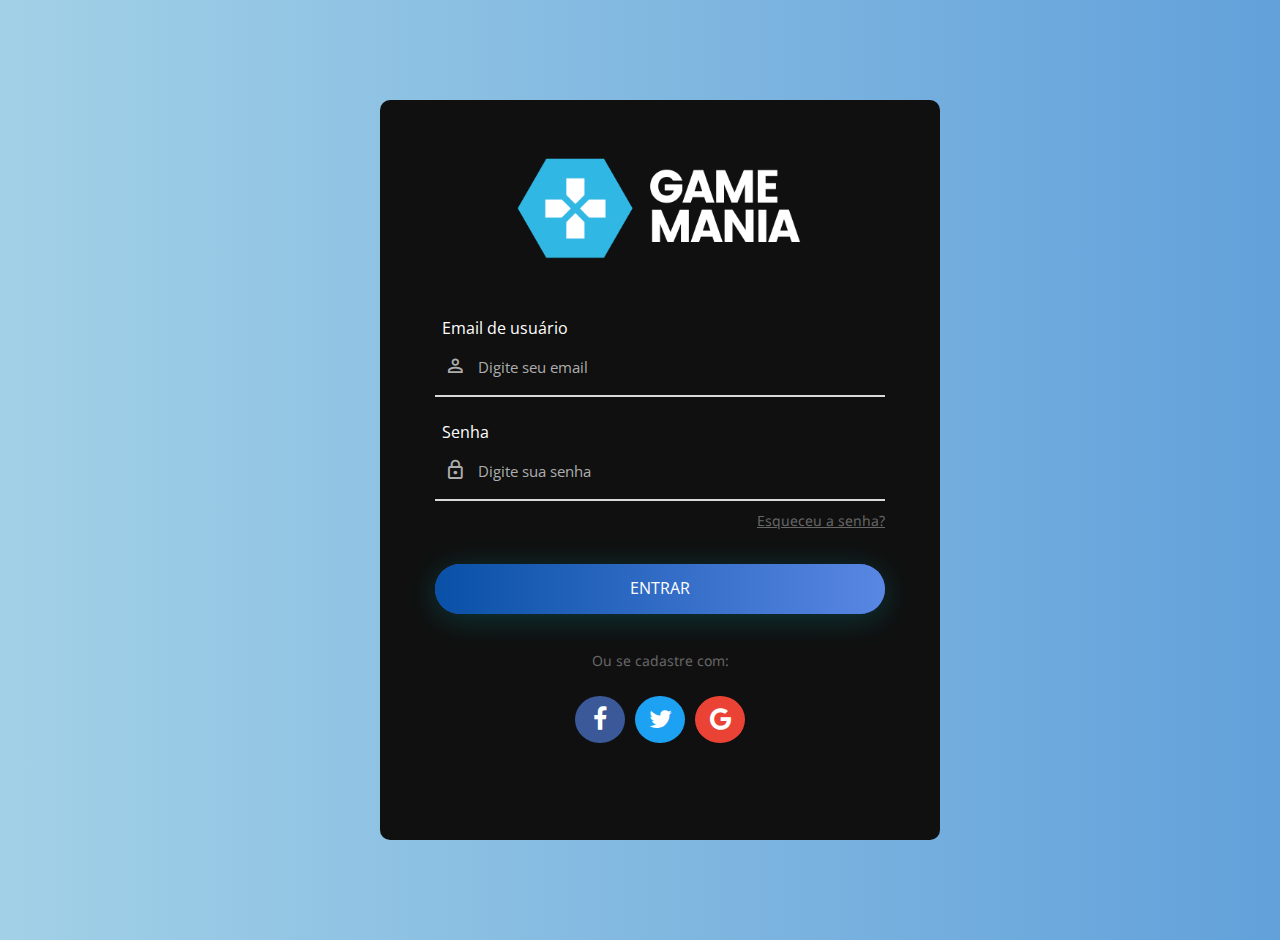
==== commit 6e524f5a: "final" ====
--- a/login.html
+++ b/login.html
@@ -4,6 +4,7 @@
 	<title>Entrar/Cadastrar</title>
 	<meta charset="UTF-8">
 	<meta name="viewport" content="width=device-width, initial-scale=1">
+	
 <!--===============================================================================================-->	
 	<link rel="icon" type="image/png" href="./assets/Login_v4/images/icons/favicon.ico"/>
 <!--===============================================================================================-->
@@ -23,74 +24,88 @@
 <!--===============================================================================================-->	
 	<link rel="stylesheet" type="text/css" href="./assets/Login_v4/vendor/daterangepicker/daterangepicker.css">
 <!--===============================================================================================-->
-	<link rel="stylesheet" type="text/css" href="./assets/Login_v4/css/util.css">
+<link href="https://fonts.googleapis.com/css2?family=Open+Sans:wght@500&display=swap" rel="stylesheet">
+
+<link rel="preconnect" href="https://fonts.googleapis.com">
+
+<link href="https://fonts.googleapis.com/css2?family=Noto+Sans:wght@300&display=swap" rel="stylesheet">
+<link rel="stylesheet" type="text/css" href="./assets/Login_v4/css/util.css">
 	<link rel="stylesheet" type="text/css" href="./assets/Login_v4/css/main.css">
 <!--===============================================================================================-->
 </head>
-<body>
+<body style="margin: 0%;">
+	
+	
 	
 	<div class="limiter">
-		<div class="container-login100" style="background-image: linear-gradient(to right, #134c92, #1f2737);">
-			<div class="wrap-login100 p-l-55 p-r-55 p-t-65 p-b-54">
-				<form class="login100-form validate-form">
-					<span class="login100-form-title p-b-49">
-						Login
-					</span>
+		<div class="container-login100" style="padding: 20px; background-image: linear-gradient(to right, #a2d1e7, #609fda);">
+			<div class="wrap-login100 p-l-55 p-r-55 p-t-44 p-b-54">
 
-					<div class="wrap-input100 validate-input m-b-23" data-validate = "Nome de usuário necessário">
-						<span class="label-input100">Nome de Usuário</span>
-						<input class="input100" type="text" name="username" placeholder="Digite seu nome de usuário">
-						<span class="focus-input100" data-symbol="&#xf206;"></span>
-					</div>
+					<form (ngSubmit)="receberDados()" class="login100-form validate-form">
+						<span class="login100-form-title p-b-49" style="text-transform: uppercase;">
+							<img src="./assets/css/img/GAME MANIA2.png">
+						</span>
 
-					<div class="wrap-input100 validate-input" data-validate="É necessário uma senha">
-						<span class="label-input100">Senha</span>
-						<input class="input100" type="password" name="pass" placeholder="Digite sua senha">
-						<span class="focus-input100" data-symbol="&#xf190;"></span>
-					</div>
-					
-					<div class="text-right p-t-8 p-b-31">
-						<a href="#">
-							Esqueceu a senha?
-						</a>
-					</div>
-					
-					<div class="container-login100-form-btn">
-						<div class="wrap-login100-form-btn">
-							<div class="login100-form-bgbtn"></div>
-							<button class="login100-form-btn">
-								Entrar
-							</button>
+						<div class="wrap-input100 validate-input m-b-23" data-validate = "Nome de usuário necessário">
+							<span class="label-input100">Email de usuário</span>
+
+							<input class="input100" type="email" name="email" placeholder="Digite seu email" [(ngModel)]="userModel.email" required>
+							
+							<span class="focus-input100" data-symbol="&#xf206;"></span>
 						</div>
-					</div>
 
-					<div class="txt1 text-center p-t-54 p-b-20">
-						<span>
-							Ou Se Cadastre Com
-						</span>
-					</div>
+						<div class="wrap-input100 validate-input" data-validate="É necessário uma senha">
+							<span class="label-input100">Senha</span>
 
-					<div class="flex-c-m">
-						<a href="#" class="login100-social-item bg1">
-							<i class="fa fa-facebook"></i>
-						</a>
+							<input class="input100" type="password" name="password" placeholder="Digite sua senha" [(ngModel)]="userModel.password" required>
+							
+							<span class="focus-input100" data-symbol="&#xf190;"></span>
+						</div>
+						
+						<div class="text-right p-t-8 p-b-31">
+							<a href="#">
+								Esqueceu a senha?
+							</a>
+						</div>
+						
+						<div class="container-login100-form-btn">
+							<div class="wrap-login100-form-btn">
+								<div class="login100-form-bgbtn"></div>
+								<button class="login100-form-btn" type="submit">
+									Entrar
+								</button>
+							</div>
+						</div>
 
-						<a href="#" class="login100-social-item bg2">
-							<i class="fa fa-twitter"></i>
-						</a>
+						<div class="txt1 text-center p-t-36 p-b-20 ">
+							<span>
+								Ou se cadastre com:
+							</span>
+						</div>
 
-						<a href="#" class="login100-social-item bg3">
-							<i class="fa fa-google"></i>
-						</a>
-					</div>
+						<div class="flex-c-m">
+							<a href="#" class="login100-social-item bg1" >
+								<i class="fa fa-facebook"></i>
+							</a>
 
-				</form>
+							<a href="#" class="login100-social-item bg2" >
+								<i class="fa fa-twitter"></i>
+							</a>
+
+							<a href="#" class="login100-social-item bg3" >
+								<i class="fa fa-google"></i>
+							</a>
+						</div>
+					</form>
 			</div>
 		</div>
 	</div>
 	
 
 	<div id="dropDownSelect1"></div>
+	
+
+
 	
 <!--===============================================================================================-->
 	<script src="./assets/Login_v4/vendor/jquery/jquery-3.2.1.min.js"></script>
--- a/assets/Login_v4/css/main.css
+++ b/assets/Login_v4/css/main.css
@@ -1,50 +1,18 @@
-
-
-
+@import url('https://fonts.googleapis.com/css2?family=Open+Sans:wght@300&display=swap');
+@import url('https://fonts.googleapis.com/css2?family=Montserrat:wght@800&display=swap');
+@import url('https://fonts.googleapis.com/css2?family=Poppins:wght@500&display=swap');
+
+@import url('https://fonts.googleapis.com/css2?family=Orbitron:wght@500&display=swap');
 
 /*//////////////////////////////////////////////////////////////////
 [ FONT ]*/
 
-@font-face {
-  font-family: Poppins-Regular;
-  src: url('../fonts/poppins/Poppins-Regular.ttf'); 
-}
-
-@font-face {
-  font-family: Poppins-Medium;
-  src: url('../fonts/poppins/Poppins-Medium.ttf'); 
-}
-
-@font-face {
-  font-family: Poppins-Bold;
-  src: url('../fonts/poppins/Poppins-Bold.ttf'); 
-}
-
-@font-face {
-  font-family: Poppins-SemiBold;
-  src: url('../fonts/poppins/Poppins-SemiBold.ttf'); 
-}
-
-
-
-
-/*//////////////////////////////////////////////////////////////////
-[ RESTYLE TAG ]*/
-
-* {
-	margin: 0px; 
-	padding: 0px; 
-	box-sizing: border-box;
-}
-
-body, html {
-	height: 100%;
-	font-family: Poppins-Regular, sans-serif;
-}
-
-/*---------------------------------------------*/
-a {
-	font-family: Poppins-Regular;
+  /*//////////////////////////////////////////////////////////////////
+  [ RESTYLE TAG ]*/
+  
+  /*---------------------------------------------*/
+  a {
+	font-family:'Noto Sans';
 	font-size: 14px;
 	line-height: 1.7;
 	color: #666666;
@@ -70,7 +38,7 @@
 }
 
 p {
-	font-family: Poppins-Regular;
+	font-family: 'Noto Sans';
 	font-size: 14px;
 	line-height: 1.7;
 	color: #666666;
@@ -136,20 +104,19 @@
 /*//////////////////////////////////////////////////////////////////
 [ Utility ]*/
 .txt1 {
-  font-family: Poppins-Regular;
+  font-family: 'Noto Sans';
   font-size: 14px;
   line-height: 1.5;
   color: #666666;
 }
 
 .txt2 {
-  font-family: Poppins-Regular;
+  font-family: 'Noto Sans';
   font-size: 14px;
   line-height: 1.5;
   color: #333333;
   text-transform: uppercase;
 }
-
 .bg1 {background-color: #3b5998}
 .bg2 {background-color: #1da1f2}
 .bg3 {background-color: #ea4335}
@@ -181,8 +148,9 @@
 }
 
 .wrap-login100 {
-  width: 500px;
-  background: #fff;
+  width: 450px;
+  height: 642px;
+  background: #101010;
   border-radius: 10px;
   overflow: hidden;
 }
@@ -196,15 +164,22 @@
 }
 
 .login100-form-title {
-  display: block;
-  font-family: Poppins-Bold;
-  font-size: 39px;
+  display: flex;
+  font-weight: 570;
   color: #333333;
-  line-height: 1.2;
-  text-align: center;
-}
-
-
+  line-height: 1.8;
+  align-items: center;
+  margin: 0 auto;
+}
+
+.login100-form-title img{
+  display: flex;
+  margin: 0 auto;
+  color: #333333;
+  align-items: center;
+  width: 100%;
+  max-width: 65%;
+}
 
 /*------------------------------------------------------------------
 [ Input ]*/
@@ -216,17 +191,17 @@
 }
 
 .label-input100 {
-  font-family: Poppins-Regular;
-  font-size: 14px;
-  color: #333333;
+  font-family: 'Open Sans';
+  font-size: 16px;
+  color: #ffffff;
   line-height: 1.5;
   padding-left: 7px;
 }
 
 .input100 {
-  font-family: Poppins-Medium;
-  font-size: 16px;
-  color: #333333;
+  font-family: 'Open Sans', sans-serif;
+  font-size: 15.4px;
+  color: #ffffff;
   line-height: 1.2;
 
   display: block;
@@ -335,10 +310,8 @@
   width: 300%;
   height: 100%;
   background: #3d5ce9;
-  background: -webkit-linear-gradient(right, #4d7cda, #0758ba , #4d7cda, #0758ba );
-  background: -o-linear-gradient(right,  #4d7cda, #0758ba, #4d7cda, #0758ba );
-  background: -moz-linear-gradient(right,  #4d7cda, #0758ba,  #4d7cda, #0758ba );
-  background: linear-gradient(right,  #4d7cda, #0758ba, #4d7cda, #0758ba );
+  background-image: linear-gradient(to right, #5987e3, #0950a7 , #5987e3, #0950a7 );
+  
   top: 0;
   left: -100%;
 
@@ -349,8 +322,8 @@
 }
 
 .login100-form-btn {
-  font-family: Poppins-Medium;
-  font-size: 16px;
+  font-family: 'Open Sans';
+  font-size: 16.2px;
   color: #fff;
   line-height: 1.2;
   text-transform: uppercase;
@@ -396,7 +369,7 @@
   right: 2px;
   pointer-events: none;
 
-  font-family: Poppins-Regular;
+  font-family: 'Noto Sans';
   color: #c80000;
   font-size: 13px;
   line-height: 1.4;
@@ -434,11 +407,10 @@
 
 @media (max-width: 992px) {
   .alert-validate::before {
-    visibility: visible;
-    opacity: 1;
+	visibility: visible;
+	opacity: 1;
   }
 }
-
 
 /*//////////////////////////////////////////////////////////////////
 [ Social item ]*/
@@ -454,9 +426,10 @@
   justify-content: center;
   align-items: center;
   width: 50px;
-  height: 50px;
+  height: 47.5px;
   border-radius: 50%;
   margin: 5px;
+  text-decoration: none;
 }
 
 .login100-social-item:hover {
@@ -469,7 +442,2993 @@
 
 @media (max-width: 576px) {
   .wrap-login100 {
-    padding-left: 15px;
-    padding-right: 15px;
+	padding-left: 15px;
+	padding-right: 15px;
   }
-} +} 
+
+/*[ FONT SIZE ]
+///////////////////////////////////////////////////////////
+*/
+
+.fs-1 {font-size: 1px;}
+.fs-2 {font-size: 2px;}
+.fs-3 {font-size: 3px;}
+.fs-4 {font-size: 4px;}
+.fs-5 {font-size: 5px;}
+.fs-6 {font-size: 6px;}
+.fs-7 {font-size: 7px;}
+.fs-8 {font-size: 8px;}
+.fs-9 {font-size: 9px;}
+.fs-10 {font-size: 10px;}
+.fs-11 {font-size: 11px;}
+.fs-12 {font-size: 12px;}
+.fs-13 {font-size: 13px;}
+.fs-14 {font-size: 14px;}
+.fs-15 {font-size: 15px;}
+.fs-16 {font-size: 16px;}
+.fs-17 {font-size: 17px;}
+.fs-18 {font-size: 18px;}
+.fs-19 {font-size: 19px;}
+.fs-20 {font-size: 20px;}
+.fs-21 {font-size: 21px;}
+.fs-22 {font-size: 22px;}
+.fs-23 {font-size: 23px;}
+.fs-24 {font-size: 24px;}
+.fs-25 {font-size: 25px;}
+.fs-26 {font-size: 26px;}
+.fs-27 {font-size: 27px;}
+.fs-28 {font-size: 28px;}
+.fs-29 {font-size: 29px;}
+.fs-30 {font-size: 30px;}
+.fs-31 {font-size: 31px;}
+.fs-32 {font-size: 32px;}
+.fs-33 {font-size: 33px;}
+.fs-34 {font-size: 34px;}
+.fs-35 {font-size: 35px;}
+.fs-36 {font-size: 36px;}
+.fs-37 {font-size: 37px;}
+.fs-38 {font-size: 38px;}
+.fs-39 {font-size: 39px;}
+.fs-40 {font-size: 40px;}
+.fs-41 {font-size: 41px;}
+.fs-42 {font-size: 42px;}
+.fs-43 {font-size: 43px;}
+.fs-44 {font-size: 44px;}
+.fs-45 {font-size: 45px;}
+.fs-46 {font-size: 46px;}
+.fs-47 {font-size: 47px;}
+.fs-48 {font-size: 48px;}
+.fs-49 {font-size: 49px;}
+.fs-50 {font-size: 50px;}
+.fs-51 {font-size: 51px;}
+.fs-52 {font-size: 52px;}
+.fs-53 {font-size: 53px;}
+.fs-54 {font-size: 54px;}
+.fs-55 {font-size: 55px;}
+.fs-56 {font-size: 56px;}
+.fs-57 {font-size: 57px;}
+.fs-58 {font-size: 58px;}
+.fs-59 {font-size: 59px;}
+.fs-60 {font-size: 60px;}
+.fs-61 {font-size: 61px;}
+.fs-62 {font-size: 62px;}
+.fs-63 {font-size: 63px;}
+.fs-64 {font-size: 64px;}
+.fs-65 {font-size: 65px;}
+.fs-66 {font-size: 66px;}
+.fs-67 {font-size: 67px;}
+.fs-68 {font-size: 68px;}
+.fs-69 {font-size: 69px;}
+.fs-70 {font-size: 70px;}
+.fs-71 {font-size: 71px;}
+.fs-72 {font-size: 72px;}
+.fs-73 {font-size: 73px;}
+.fs-74 {font-size: 74px;}
+.fs-75 {font-size: 75px;}
+.fs-76 {font-size: 76px;}
+.fs-77 {font-size: 77px;}
+.fs-78 {font-size: 78px;}
+.fs-79 {font-size: 79px;}
+.fs-80 {font-size: 80px;}
+.fs-81 {font-size: 81px;}
+.fs-82 {font-size: 82px;}
+.fs-83 {font-size: 83px;}
+.fs-84 {font-size: 84px;}
+.fs-85 {font-size: 85px;}
+.fs-86 {font-size: 86px;}
+.fs-87 {font-size: 87px;}
+.fs-88 {font-size: 88px;}
+.fs-89 {font-size: 89px;}
+.fs-90 {font-size: 90px;}
+.fs-91 {font-size: 91px;}
+.fs-92 {font-size: 92px;}
+.fs-93 {font-size: 93px;}
+.fs-94 {font-size: 94px;}
+.fs-95 {font-size: 95px;}
+.fs-96 {font-size: 96px;}
+.fs-97 {font-size: 97px;}
+.fs-98 {font-size: 98px;}
+.fs-99 {font-size: 99px;}
+.fs-100 {font-size: 100px;}
+.fs-101 {font-size: 101px;}
+.fs-102 {font-size: 102px;}
+.fs-103 {font-size: 103px;}
+.fs-104 {font-size: 104px;}
+.fs-105 {font-size: 105px;}
+.fs-106 {font-size: 106px;}
+.fs-107 {font-size: 107px;}
+.fs-108 {font-size: 108px;}
+.fs-109 {font-size: 109px;}
+.fs-110 {font-size: 110px;}
+.fs-111 {font-size: 111px;}
+.fs-112 {font-size: 112px;}
+.fs-113 {font-size: 113px;}
+.fs-114 {font-size: 114px;}
+.fs-115 {font-size: 115px;}
+.fs-116 {font-size: 116px;}
+.fs-117 {font-size: 117px;}
+.fs-118 {font-size: 118px;}
+.fs-119 {font-size: 119px;}
+.fs-120 {font-size: 120px;}
+.fs-121 {font-size: 121px;}
+.fs-122 {font-size: 122px;}
+.fs-123 {font-size: 123px;}
+.fs-124 {font-size: 124px;}
+.fs-125 {font-size: 125px;}
+.fs-126 {font-size: 126px;}
+.fs-127 {font-size: 127px;}
+.fs-128 {font-size: 128px;}
+.fs-129 {font-size: 129px;}
+.fs-130 {font-size: 130px;}
+.fs-131 {font-size: 131px;}
+.fs-132 {font-size: 132px;}
+.fs-133 {font-size: 133px;}
+.fs-134 {font-size: 134px;}
+.fs-135 {font-size: 135px;}
+.fs-136 {font-size: 136px;}
+.fs-137 {font-size: 137px;}
+.fs-138 {font-size: 138px;}
+.fs-139 {font-size: 139px;}
+.fs-140 {font-size: 140px;}
+.fs-141 {font-size: 141px;}
+.fs-142 {font-size: 142px;}
+.fs-143 {font-size: 143px;}
+.fs-144 {font-size: 144px;}
+.fs-145 {font-size: 145px;}
+.fs-146 {font-size: 146px;}
+.fs-147 {font-size: 147px;}
+.fs-148 {font-size: 148px;}
+.fs-149 {font-size: 149px;}
+.fs-150 {font-size: 150px;}
+.fs-151 {font-size: 151px;}
+.fs-152 {font-size: 152px;}
+.fs-153 {font-size: 153px;}
+.fs-154 {font-size: 154px;}
+.fs-155 {font-size: 155px;}
+.fs-156 {font-size: 156px;}
+.fs-157 {font-size: 157px;}
+.fs-158 {font-size: 158px;}
+.fs-159 {font-size: 159px;}
+.fs-160 {font-size: 160px;}
+.fs-161 {font-size: 161px;}
+.fs-162 {font-size: 162px;}
+.fs-163 {font-size: 163px;}
+.fs-164 {font-size: 164px;}
+.fs-165 {font-size: 165px;}
+.fs-166 {font-size: 166px;}
+.fs-167 {font-size: 167px;}
+.fs-168 {font-size: 168px;}
+.fs-169 {font-size: 169px;}
+.fs-170 {font-size: 170px;}
+.fs-171 {font-size: 171px;}
+.fs-172 {font-size: 172px;}
+.fs-173 {font-size: 173px;}
+.fs-174 {font-size: 174px;}
+.fs-175 {font-size: 175px;}
+.fs-176 {font-size: 176px;}
+.fs-177 {font-size: 177px;}
+.fs-178 {font-size: 178px;}
+.fs-179 {font-size: 179px;}
+.fs-180 {font-size: 180px;}
+.fs-181 {font-size: 181px;}
+.fs-182 {font-size: 182px;}
+.fs-183 {font-size: 183px;}
+.fs-184 {font-size: 184px;}
+.fs-185 {font-size: 185px;}
+.fs-186 {font-size: 186px;}
+.fs-187 {font-size: 187px;}
+.fs-188 {font-size: 188px;}
+.fs-189 {font-size: 189px;}
+.fs-190 {font-size: 190px;}
+.fs-191 {font-size: 191px;}
+.fs-192 {font-size: 192px;}
+.fs-193 {font-size: 193px;}
+.fs-194 {font-size: 194px;}
+.fs-195 {font-size: 195px;}
+.fs-196 {font-size: 196px;}
+.fs-197 {font-size: 197px;}
+.fs-198 {font-size: 198px;}
+.fs-199 {font-size: 199px;}
+.fs-200 {font-size: 200px;}
+
+/*[ PADDING ]
+///////////////////////////////////////////////////////////
+*/
+.p-t-0 {padding-top: 0px;}
+.p-t-1 {padding-top: 1px;}
+.p-t-2 {padding-top: 2px;}
+.p-t-3 {padding-top: 3px;}
+.p-t-4 {padding-top: 4px;}
+.p-t-5 {padding-top: 5px;}
+.p-t-6 {padding-top: 6px;}
+.p-t-7 {padding-top: 7px;}
+.p-t-8 {padding-top: 8px;}
+.p-t-9 {padding-top: 9px;}
+.p-t-10 {padding-top: 10px;}
+.p-t-11 {padding-top: 11px;}
+.p-t-12 {padding-top: 12px;}
+.p-t-13 {padding-top: 13px;}
+.p-t-14 {padding-top: 14px;}
+.p-t-15 {padding-top: 15px;}
+.p-t-16 {padding-top: 16px;}
+.p-t-17 {padding-top: 17px;}
+.p-t-18 {padding-top: 18px;}
+.p-t-19 {padding-top: 19px;}
+.p-t-20 {padding-top: 20px;}
+.p-t-21 {padding-top: 21px;}
+.p-t-22 {padding-top: 22px;}
+.p-t-23 {padding-top: 23px;}
+.p-t-24 {padding-top: 24px;}
+.p-t-25 {padding-top: 25px;}
+.p-t-26 {padding-top: 26px;}
+.p-t-27 {padding-top: 27px;}
+.p-t-28 {padding-top: 28px;}
+.p-t-29 {padding-top: 29px;}
+.p-t-30 {padding-top: 30px;}
+.p-t-31 {padding-top: 31px;}
+.p-t-32 {padding-top: 32px;}
+.p-t-33 {padding-top: 33px;}
+.p-t-34 {padding-top: 34px;}
+.p-t-35 {padding-top: 35px;}
+.p-t-36 {padding-top: 36px;}
+.p-t-37 {padding-top: 37px;}
+.p-t-38 {padding-top: 38px;}
+.p-t-39 {padding-top: 39px;}
+.p-t-40 {padding-top: 40px;}
+.p-t-41 {padding-top: 41px;}
+.p-t-42 {padding-top: 42px;}
+.p-t-43 {padding-top: 43px;}
+.p-t-44 {padding-top: 44px;}
+.p-t-45 {padding-top: 45px;}
+.p-t-46 {padding-top: 46px;}
+.p-t-47 {padding-top: 47px;}
+.p-t-48 {padding-top: 48px;}
+.p-t-49 {padding-top: 49px;}
+.p-t-50 {padding-top: 50px;}
+.p-t-51 {padding-top: 51px;}
+.p-t-52 {padding-top: 52px;}
+.p-t-53 {padding-top: 53px;}
+.p-t-54 {padding-top: 54px;}
+.p-t-55 {padding-top: 55px;}
+.p-t-56 {padding-top: 56px;}
+.p-t-57 {padding-top: 57px;}
+.p-t-58 {padding-top: 58px;}
+.p-t-59 {padding-top: 59px;}
+.p-t-60 {padding-top: 60px;}
+.p-t-61 {padding-top: 61px;}
+.p-t-62 {padding-top: 62px;}
+.p-t-63 {padding-top: 63px;}
+.p-t-64 {padding-top: 64px;}
+.p-t-65 {padding-top: 65px;}
+.p-t-66 {padding-top: 66px;}
+.p-t-67 {padding-top: 67px;}
+.p-t-68 {padding-top: 68px;}
+.p-t-69 {padding-top: 69px;}
+.p-t-70 {padding-top: 70px;}
+.p-t-71 {padding-top: 71px;}
+.p-t-72 {padding-top: 72px;}
+.p-t-73 {padding-top: 73px;}
+.p-t-74 {padding-top: 74px;}
+.p-t-75 {padding-top: 75px;}
+.p-t-76 {padding-top: 76px;}
+.p-t-77 {padding-top: 77px;}
+.p-t-78 {padding-top: 78px;}
+.p-t-79 {padding-top: 79px;}
+.p-t-80 {padding-top: 80px;}
+.p-t-81 {padding-top: 81px;}
+.p-t-82 {padding-top: 82px;}
+.p-t-83 {padding-top: 83px;}
+.p-t-84 {padding-top: 84px;}
+.p-t-85 {padding-top: 85px;}
+.p-t-86 {padding-top: 86px;}
+.p-t-87 {padding-top: 87px;}
+.p-t-88 {padding-top: 88px;}
+.p-t-89 {padding-top: 89px;}
+.p-t-90 {padding-top: 90px;}
+.p-t-91 {padding-top: 91px;}
+.p-t-92 {padding-top: 92px;}
+.p-t-93 {padding-top: 93px;}
+.p-t-94 {padding-top: 94px;}
+.p-t-95 {padding-top: 95px;}
+.p-t-96 {padding-top: 96px;}
+.p-t-97 {padding-top: 97px;}
+.p-t-98 {padding-top: 98px;}
+.p-t-99 {padding-top: 99px;}
+.p-t-100 {padding-top: 100px;}
+.p-t-101 {padding-top: 101px;}
+.p-t-102 {padding-top: 102px;}
+.p-t-103 {padding-top: 103px;}
+.p-t-104 {padding-top: 104px;}
+.p-t-105 {padding-top: 105px;}
+.p-t-106 {padding-top: 106px;}
+.p-t-107 {padding-top: 107px;}
+.p-t-108 {padding-top: 108px;}
+.p-t-109 {padding-top: 109px;}
+.p-t-110 {padding-top: 110px;}
+.p-t-111 {padding-top: 111px;}
+.p-t-112 {padding-top: 112px;}
+.p-t-113 {padding-top: 113px;}
+.p-t-114 {padding-top: 114px;}
+.p-t-115 {padding-top: 115px;}
+.p-t-116 {padding-top: 116px;}
+.p-t-117 {padding-top: 117px;}
+.p-t-118 {padding-top: 118px;}
+.p-t-119 {padding-top: 119px;}
+.p-t-120 {padding-top: 120px;}
+.p-t-121 {padding-top: 121px;}
+.p-t-122 {padding-top: 122px;}
+.p-t-123 {padding-top: 123px;}
+.p-t-124 {padding-top: 124px;}
+.p-t-125 {padding-top: 125px;}
+.p-t-126 {padding-top: 126px;}
+.p-t-127 {padding-top: 127px;}
+.p-t-128 {padding-top: 128px;}
+.p-t-129 {padding-top: 129px;}
+.p-t-130 {padding-top: 130px;}
+.p-t-131 {padding-top: 131px;}
+.p-t-132 {padding-top: 132px;}
+.p-t-133 {padding-top: 133px;}
+.p-t-134 {padding-top: 134px;}
+.p-t-135 {padding-top: 135px;}
+.p-t-136 {padding-top: 136px;}
+.p-t-137 {padding-top: 137px;}
+.p-t-138 {padding-top: 138px;}
+.p-t-139 {padding-top: 139px;}
+.p-t-140 {padding-top: 140px;}
+.p-t-141 {padding-top: 141px;}
+.p-t-142 {padding-top: 142px;}
+.p-t-143 {padding-top: 143px;}
+.p-t-144 {padding-top: 144px;}
+.p-t-145 {padding-top: 145px;}
+.p-t-146 {padding-top: 146px;}
+.p-t-147 {padding-top: 147px;}
+.p-t-148 {padding-top: 148px;}
+.p-t-149 {padding-top: 149px;}
+.p-t-150 {padding-top: 150px;}
+.p-t-151 {padding-top: 151px;}
+.p-t-152 {padding-top: 152px;}
+.p-t-153 {padding-top: 153px;}
+.p-t-154 {padding-top: 154px;}
+.p-t-155 {padding-top: 155px;}
+.p-t-156 {padding-top: 156px;}
+.p-t-157 {padding-top: 157px;}
+.p-t-158 {padding-top: 158px;}
+.p-t-159 {padding-top: 159px;}
+.p-t-160 {padding-top: 160px;}
+.p-t-161 {padding-top: 161px;}
+.p-t-162 {padding-top: 162px;}
+.p-t-163 {padding-top: 163px;}
+.p-t-164 {padding-top: 164px;}
+.p-t-165 {padding-top: 165px;}
+.p-t-166 {padding-top: 166px;}
+.p-t-167 {padding-top: 167px;}
+.p-t-168 {padding-top: 168px;}
+.p-t-169 {padding-top: 169px;}
+.p-t-170 {padding-top: 170px;}
+.p-t-171 {padding-top: 171px;}
+.p-t-172 {padding-top: 172px;}
+.p-t-173 {padding-top: 173px;}
+.p-t-174 {padding-top: 174px;}
+.p-t-175 {padding-top: 175px;}
+.p-t-176 {padding-top: 176px;}
+.p-t-177 {padding-top: 177px;}
+.p-t-178 {padding-top: 178px;}
+.p-t-179 {padding-top: 179px;}
+.p-t-180 {padding-top: 180px;}
+.p-t-181 {padding-top: 181px;}
+.p-t-182 {padding-top: 182px;}
+.p-t-183 {padding-top: 183px;}
+.p-t-184 {padding-top: 184px;}
+.p-t-185 {padding-top: 185px;}
+.p-t-186 {padding-top: 186px;}
+.p-t-187 {padding-top: 187px;}
+.p-t-188 {padding-top: 188px;}
+.p-t-189 {padding-top: 189px;}
+.p-t-190 {padding-top: 190px;}
+.p-t-191 {padding-top: 191px;}
+.p-t-192 {padding-top: 192px;}
+.p-t-193 {padding-top: 193px;}
+.p-t-194 {padding-top: 194px;}
+.p-t-195 {padding-top: 195px;}
+.p-t-196 {padding-top: 196px;}
+.p-t-197 {padding-top: 197px;}
+.p-t-198 {padding-top: 198px;}
+.p-t-199 {padding-top: 199px;}
+.p-t-200 {padding-top: 200px;}
+.p-t-201 {padding-top: 201px;}
+.p-t-202 {padding-top: 202px;}
+.p-t-203 {padding-top: 203px;}
+.p-t-204 {padding-top: 204px;}
+.p-t-205 {padding-top: 205px;}
+.p-t-206 {padding-top: 206px;}
+.p-t-207 {padding-top: 207px;}
+.p-t-208 {padding-top: 208px;}
+.p-t-209 {padding-top: 209px;}
+.p-t-210 {padding-top: 210px;}
+.p-t-211 {padding-top: 211px;}
+.p-t-212 {padding-top: 212px;}
+.p-t-213 {padding-top: 213px;}
+.p-t-214 {padding-top: 214px;}
+.p-t-215 {padding-top: 215px;}
+.p-t-216 {padding-top: 216px;}
+.p-t-217 {padding-top: 217px;}
+.p-t-218 {padding-top: 218px;}
+.p-t-219 {padding-top: 219px;}
+.p-t-220 {padding-top: 220px;}
+.p-t-221 {padding-top: 221px;}
+.p-t-222 {padding-top: 222px;}
+.p-t-223 {padding-top: 223px;}
+.p-t-224 {padding-top: 224px;}
+.p-t-225 {padding-top: 225px;}
+.p-t-226 {padding-top: 226px;}
+.p-t-227 {padding-top: 227px;}
+.p-t-228 {padding-top: 228px;}
+.p-t-229 {padding-top: 229px;}
+.p-t-230 {padding-top: 230px;}
+.p-t-231 {padding-top: 231px;}
+.p-t-232 {padding-top: 232px;}
+.p-t-233 {padding-top: 233px;}
+.p-t-234 {padding-top: 234px;}
+.p-t-235 {padding-top: 235px;}
+.p-t-236 {padding-top: 236px;}
+.p-t-237 {padding-top: 237px;}
+.p-t-238 {padding-top: 238px;}
+.p-t-239 {padding-top: 239px;}
+.p-t-240 {padding-top: 240px;}
+.p-t-241 {padding-top: 241px;}
+.p-t-242 {padding-top: 242px;}
+.p-t-243 {padding-top: 243px;}
+.p-t-244 {padding-top: 244px;}
+.p-t-245 {padding-top: 245px;}
+.p-t-246 {padding-top: 246px;}
+.p-t-247 {padding-top: 247px;}
+.p-t-248 {padding-top: 248px;}
+.p-t-249 {padding-top: 249px;}
+.p-t-250 {padding-top: 250px;}
+.p-b-0 {padding-bottom: 0px;}
+.p-b-1 {padding-bottom: 1px;}
+.p-b-2 {padding-bottom: 2px;}
+.p-b-3 {padding-bottom: 3px;}
+.p-b-4 {padding-bottom: 4px;}
+.p-b-5 {padding-bottom: 5px;}
+.p-b-6 {padding-bottom: 6px;}
+.p-b-7 {padding-bottom: 7px;}
+.p-b-8 {padding-bottom: 8px;}
+.p-b-9 {padding-bottom: 9px;}
+.p-b-10 {padding-bottom: 10px;}
+.p-b-11 {padding-bottom: 11px;}
+.p-b-12 {padding-bottom: 12px;}
+.p-b-13 {padding-bottom: 13px;}
+.p-b-14 {padding-bottom: 14px;}
+.p-b-15 {padding-bottom: 15px;}
+.p-b-16 {padding-bottom: 16px;}
+.p-b-17 {padding-bottom: 17px;}
+.p-b-18 {padding-bottom: 18px;}
+.p-b-19 {padding-bottom: 19px;}
+.p-b-20 {padding-bottom: 20px;}
+.p-b-21 {padding-bottom: 21px;}
+.p-b-22 {padding-bottom: 22px;}
+.p-b-23 {padding-bottom: 23px;}
+.p-b-24 {padding-bottom: 24px;}
+.p-b-25 {padding-bottom: 25px;}
+.p-b-26 {padding-bottom: 26px;}
+.p-b-27 {padding-bottom: 27px;}
+.p-b-28 {padding-bottom: 28px;}
+.p-b-29 {padding-bottom: 29px;}
+.p-b-30 {padding-bottom: 30px;}
+.p-b-31 {padding-bottom: 31px;}
+.p-b-32 {padding-bottom: 32px;}
+.p-b-33 {padding-bottom: 33px;}
+.p-b-34 {padding-bottom: 34px;}
+.p-b-35 {padding-bottom: 35px;}
+.p-b-36 {padding-bottom: 36px;}
+.p-b-37 {padding-bottom: 37px;}
+.p-b-38 {padding-bottom: 38px;}
+.p-b-39 {padding-bottom: 39px;}
+.p-b-40 {padding-bottom: 40px;}
+.p-b-41 {padding-bottom: 41px;}
+.p-b-42 {padding-bottom: 42px;}
+.p-b-43 {padding-bottom: 43px;}
+.p-b-44 {padding-bottom: 44px;}
+.p-b-45 {padding-bottom: 45px;}
+.p-b-46 {padding-bottom: 46px;}
+.p-b-47 {padding-bottom: 47px;}
+.p-b-48 {padding-bottom: 48px;}
+.p-b-49 {padding-bottom: 49px;}
+.p-b-50 {padding-bottom: 50px;}
+.p-b-51 {padding-bottom: 51px;}
+.p-b-52 {padding-bottom: 52px;}
+.p-b-53 {padding-bottom: 53px;}
+.p-b-54 {padding-bottom: 54px;}
+.p-b-55 {padding-bottom: 55px;}
+.p-b-56 {padding-bottom: 56px;}
+.p-b-57 {padding-bottom: 57px;}
+.p-b-58 {padding-bottom: 58px;}
+.p-b-59 {padding-bottom: 59px;}
+.p-b-60 {padding-bottom: 60px;}
+.p-b-61 {padding-bottom: 61px;}
+.p-b-62 {padding-bottom: 62px;}
+.p-b-63 {padding-bottom: 63px;}
+.p-b-64 {padding-bottom: 64px;}
+.p-b-65 {padding-bottom: 65px;}
+.p-b-66 {padding-bottom: 66px;}
+.p-b-67 {padding-bottom: 67px;}
+.p-b-68 {padding-bottom: 68px;}
+.p-b-69 {padding-bottom: 69px;}
+.p-b-70 {padding-bottom: 70px;}
+.p-b-71 {padding-bottom: 71px;}
+.p-b-72 {padding-bottom: 72px;}
+.p-b-73 {padding-bottom: 73px;}
+.p-b-74 {padding-bottom: 74px;}
+.p-b-75 {padding-bottom: 75px;}
+.p-b-76 {padding-bottom: 76px;}
+.p-b-77 {padding-bottom: 77px;}
+.p-b-78 {padding-bottom: 78px;}
+.p-b-79 {padding-bottom: 79px;}
+.p-b-80 {padding-bottom: 80px;}
+.p-b-81 {padding-bottom: 81px;}
+.p-b-82 {padding-bottom: 82px;}
+.p-b-83 {padding-bottom: 83px;}
+.p-b-84 {padding-bottom: 84px;}
+.p-b-85 {padding-bottom: 85px;}
+.p-b-86 {padding-bottom: 86px;}
+.p-b-87 {padding-bottom: 87px;}
+.p-b-88 {padding-bottom: 88px;}
+.p-b-89 {padding-bottom: 89px;}
+.p-b-90 {padding-bottom: 90px;}
+.p-b-91 {padding-bottom: 91px;}
+.p-b-92 {padding-bottom: 92px;}
+.p-b-93 {padding-bottom: 93px;}
+.p-b-94 {padding-bottom: 94px;}
+.p-b-95 {padding-bottom: 95px;}
+.p-b-96 {padding-bottom: 96px;}
+.p-b-97 {padding-bottom: 97px;}
+.p-b-98 {padding-bottom: 98px;}
+.p-b-99 {padding-bottom: 99px;}
+.p-b-100 {padding-bottom: 100px;}
+.p-b-101 {padding-bottom: 101px;}
+.p-b-102 {padding-bottom: 102px;}
+.p-b-103 {padding-bottom: 103px;}
+.p-b-104 {padding-bottom: 104px;}
+.p-b-105 {padding-bottom: 105px;}
+.p-b-106 {padding-bottom: 106px;}
+.p-b-107 {padding-bottom: 107px;}
+.p-b-108 {padding-bottom: 108px;}
+.p-b-109 {padding-bottom: 109px;}
+.p-b-110 {padding-bottom: 110px;}
+.p-b-111 {padding-bottom: 111px;}
+.p-b-112 {padding-bottom: 112px;}
+.p-b-113 {padding-bottom: 113px;}
+.p-b-114 {padding-bottom: 114px;}
+.p-b-115 {padding-bottom: 115px;}
+.p-b-116 {padding-bottom: 116px;}
+.p-b-117 {padding-bottom: 117px;}
+.p-b-118 {padding-bottom: 118px;}
+.p-b-119 {padding-bottom: 119px;}
+.p-b-120 {padding-bottom: 120px;}
+.p-b-121 {padding-bottom: 121px;}
+.p-b-122 {padding-bottom: 122px;}
+.p-b-123 {padding-bottom: 123px;}
+.p-b-124 {padding-bottom: 124px;}
+.p-b-125 {padding-bottom: 125px;}
+.p-b-126 {padding-bottom: 126px;}
+.p-b-127 {padding-bottom: 127px;}
+.p-b-128 {padding-bottom: 128px;}
+.p-b-129 {padding-bottom: 129px;}
+.p-b-130 {padding-bottom: 130px;}
+.p-b-131 {padding-bottom: 131px;}
+.p-b-132 {padding-bottom: 132px;}
+.p-b-133 {padding-bottom: 133px;}
+.p-b-134 {padding-bottom: 134px;}
+.p-b-135 {padding-bottom: 135px;}
+.p-b-136 {padding-bottom: 136px;}
+.p-b-137 {padding-bottom: 137px;}
+.p-b-138 {padding-bottom: 138px;}
+.p-b-139 {padding-bottom: 139px;}
+.p-b-140 {padding-bottom: 140px;}
+.p-b-141 {padding-bottom: 141px;}
+.p-b-142 {padding-bottom: 142px;}
+.p-b-143 {padding-bottom: 143px;}
+.p-b-144 {padding-bottom: 144px;}
+.p-b-145 {padding-bottom: 145px;}
+.p-b-146 {padding-bottom: 146px;}
+.p-b-147 {padding-bottom: 147px;}
+.p-b-148 {padding-bottom: 148px;}
+.p-b-149 {padding-bottom: 149px;}
+.p-b-150 {padding-bottom: 150px;}
+.p-b-151 {padding-bottom: 151px;}
+.p-b-152 {padding-bottom: 152px;}
+.p-b-153 {padding-bottom: 153px;}
+.p-b-154 {padding-bottom: 154px;}
+.p-b-155 {padding-bottom: 155px;}
+.p-b-156 {padding-bottom: 156px;}
+.p-b-157 {padding-bottom: 157px;}
+.p-b-158 {padding-bottom: 158px;}
+.p-b-159 {padding-bottom: 159px;}
+.p-b-160 {padding-bottom: 160px;}
+.p-b-161 {padding-bottom: 161px;}
+.p-b-162 {padding-bottom: 162px;}
+.p-b-163 {padding-bottom: 163px;}
+.p-b-164 {padding-bottom: 164px;}
+.p-b-165 {padding-bottom: 165px;}
+.p-b-166 {padding-bottom: 166px;}
+.p-b-167 {padding-bottom: 167px;}
+.p-b-168 {padding-bottom: 168px;}
+.p-b-169 {padding-bottom: 169px;}
+.p-b-170 {padding-bottom: 170px;}
+.p-b-171 {padding-bottom: 171px;}
+.p-b-172 {padding-bottom: 172px;}
+.p-b-173 {padding-bottom: 173px;}
+.p-b-174 {padding-bottom: 174px;}
+.p-b-175 {padding-bottom: 175px;}
+.p-b-176 {padding-bottom: 176px;}
+.p-b-177 {padding-bottom: 177px;}
+.p-b-178 {padding-bottom: 178px;}
+.p-b-179 {padding-bottom: 179px;}
+.p-b-180 {padding-bottom: 180px;}
+.p-b-181 {padding-bottom: 181px;}
+.p-b-182 {padding-bottom: 182px;}
+.p-b-183 {padding-bottom: 183px;}
+.p-b-184 {padding-bottom: 184px;}
+.p-b-185 {padding-bottom: 185px;}
+.p-b-186 {padding-bottom: 186px;}
+.p-b-187 {padding-bottom: 187px;}
+.p-b-188 {padding-bottom: 188px;}
+.p-b-189 {padding-bottom: 189px;}
+.p-b-190 {padding-bottom: 190px;}
+.p-b-191 {padding-bottom: 191px;}
+.p-b-192 {padding-bottom: 192px;}
+.p-b-193 {padding-bottom: 193px;}
+.p-b-194 {padding-bottom: 194px;}
+.p-b-195 {padding-bottom: 195px;}
+.p-b-196 {padding-bottom: 196px;}
+.p-b-197 {padding-bottom: 197px;}
+.p-b-198 {padding-bottom: 198px;}
+.p-b-199 {padding-bottom: 199px;}
+.p-b-200 {padding-bottom: 200px;}
+.p-b-201 {padding-bottom: 201px;}
+.p-b-202 {padding-bottom: 202px;}
+.p-b-203 {padding-bottom: 203px;}
+.p-b-204 {padding-bottom: 204px;}
+.p-b-205 {padding-bottom: 205px;}
+.p-b-206 {padding-bottom: 206px;}
+.p-b-207 {padding-bottom: 207px;}
+.p-b-208 {padding-bottom: 208px;}
+.p-b-209 {padding-bottom: 209px;}
+.p-b-210 {padding-bottom: 210px;}
+.p-b-211 {padding-bottom: 211px;}
+.p-b-212 {padding-bottom: 212px;}
+.p-b-213 {padding-bottom: 213px;}
+.p-b-214 {padding-bottom: 214px;}
+.p-b-215 {padding-bottom: 215px;}
+.p-b-216 {padding-bottom: 216px;}
+.p-b-217 {padding-bottom: 217px;}
+.p-b-218 {padding-bottom: 218px;}
+.p-b-219 {padding-bottom: 219px;}
+.p-b-220 {padding-bottom: 220px;}
+.p-b-221 {padding-bottom: 221px;}
+.p-b-222 {padding-bottom: 222px;}
+.p-b-223 {padding-bottom: 223px;}
+.p-b-224 {padding-bottom: 224px;}
+.p-b-225 {padding-bottom: 225px;}
+.p-b-226 {padding-bottom: 226px;}
+.p-b-227 {padding-bottom: 227px;}
+.p-b-228 {padding-bottom: 228px;}
+.p-b-229 {padding-bottom: 229px;}
+.p-b-230 {padding-bottom: 230px;}
+.p-b-231 {padding-bottom: 231px;}
+.p-b-232 {padding-bottom: 232px;}
+.p-b-233 {padding-bottom: 233px;}
+.p-b-234 {padding-bottom: 234px;}
+.p-b-235 {padding-bottom: 235px;}
+.p-b-236 {padding-bottom: 236px;}
+.p-b-237 {padding-bottom: 237px;}
+.p-b-238 {padding-bottom: 238px;}
+.p-b-239 {padding-bottom: 239px;}
+.p-b-240 {padding-bottom: 240px;}
+.p-b-241 {padding-bottom: 241px;}
+.p-b-242 {padding-bottom: 242px;}
+.p-b-243 {padding-bottom: 243px;}
+.p-b-244 {padding-bottom: 244px;}
+.p-b-245 {padding-bottom: 245px;}
+.p-b-246 {padding-bottom: 246px;}
+.p-b-247 {padding-bottom: 247px;}
+.p-b-248 {padding-bottom: 248px;}
+.p-b-249 {padding-bottom: 249px;}
+.p-b-250 {padding-bottom: 250px;}
+.p-l-0 {padding-left: 0px;}
+.p-l-1 {padding-left: 1px;}
+.p-l-2 {padding-left: 2px;}
+.p-l-3 {padding-left: 3px;}
+.p-l-4 {padding-left: 4px;}
+.p-l-5 {padding-left: 5px;}
+.p-l-6 {padding-left: 6px;}
+.p-l-7 {padding-left: 7px;}
+.p-l-8 {padding-left: 8px;}
+.p-l-9 {padding-left: 9px;}
+.p-l-10 {padding-left: 10px;}
+.p-l-11 {padding-left: 11px;}
+.p-l-12 {padding-left: 12px;}
+.p-l-13 {padding-left: 13px;}
+.p-l-14 {padding-left: 14px;}
+.p-l-15 {padding-left: 15px;}
+.p-l-16 {padding-left: 16px;}
+.p-l-17 {padding-left: 17px;}
+.p-l-18 {padding-left: 18px;}
+.p-l-19 {padding-left: 19px;}
+.p-l-20 {padding-left: 20px;}
+.p-l-21 {padding-left: 21px;}
+.p-l-22 {padding-left: 22px;}
+.p-l-23 {padding-left: 23px;}
+.p-l-24 {padding-left: 24px;}
+.p-l-25 {padding-left: 25px;}
+.p-l-26 {padding-left: 26px;}
+.p-l-27 {padding-left: 27px;}
+.p-l-28 {padding-left: 28px;}
+.p-l-29 {padding-left: 29px;}
+.p-l-30 {padding-left: 30px;}
+.p-l-31 {padding-left: 31px;}
+.p-l-32 {padding-left: 32px;}
+.p-l-33 {padding-left: 33px;}
+.p-l-34 {padding-left: 34px;}
+.p-l-35 {padding-left: 35px;}
+.p-l-36 {padding-left: 36px;}
+.p-l-37 {padding-left: 37px;}
+.p-l-38 {padding-left: 38px;}
+.p-l-39 {padding-left: 39px;}
+.p-l-40 {padding-left: 40px;}
+.p-l-41 {padding-left: 41px;}
+.p-l-42 {padding-left: 42px;}
+.p-l-43 {padding-left: 43px;}
+.p-l-44 {padding-left: 44px;}
+.p-l-45 {padding-left: 45px;}
+.p-l-46 {padding-left: 46px;}
+.p-l-47 {padding-left: 47px;}
+.p-l-48 {padding-left: 48px;}
+.p-l-49 {padding-left: 49px;}
+.p-l-50 {padding-left: 50px;}
+.p-l-51 {padding-left: 51px;}
+.p-l-52 {padding-left: 52px;}
+.p-l-53 {padding-left: 53px;}
+.p-l-54 {padding-left: 54px;}
+.p-l-55 {padding-left: 55px;}
+.p-l-56 {padding-left: 56px;}
+.p-l-57 {padding-left: 57px;}
+.p-l-58 {padding-left: 58px;}
+.p-l-59 {padding-left: 59px;}
+.p-l-60 {padding-left: 60px;}
+.p-l-61 {padding-left: 61px;}
+.p-l-62 {padding-left: 62px;}
+.p-l-63 {padding-left: 63px;}
+.p-l-64 {padding-left: 64px;}
+.p-l-65 {padding-left: 65px;}
+.p-l-66 {padding-left: 66px;}
+.p-l-67 {padding-left: 67px;}
+.p-l-68 {padding-left: 68px;}
+.p-l-69 {padding-left: 69px;}
+.p-l-70 {padding-left: 70px;}
+.p-l-71 {padding-left: 71px;}
+.p-l-72 {padding-left: 72px;}
+.p-l-73 {padding-left: 73px;}
+.p-l-74 {padding-left: 74px;}
+.p-l-75 {padding-left: 75px;}
+.p-l-76 {padding-left: 76px;}
+.p-l-77 {padding-left: 77px;}
+.p-l-78 {padding-left: 78px;}
+.p-l-79 {padding-left: 79px;}
+.p-l-80 {padding-left: 80px;}
+.p-l-81 {padding-left: 81px;}
+.p-l-82 {padding-left: 82px;}
+.p-l-83 {padding-left: 83px;}
+.p-l-84 {padding-left: 84px;}
+.p-l-85 {padding-left: 85px;}
+.p-l-86 {padding-left: 86px;}
+.p-l-87 {padding-left: 87px;}
+.p-l-88 {padding-left: 88px;}
+.p-l-89 {padding-left: 89px;}
+.p-l-90 {padding-left: 90px;}
+.p-l-91 {padding-left: 91px;}
+.p-l-92 {padding-left: 92px;}
+.p-l-93 {padding-left: 93px;}
+.p-l-94 {padding-left: 94px;}
+.p-l-95 {padding-left: 95px;}
+.p-l-96 {padding-left: 96px;}
+.p-l-97 {padding-left: 97px;}
+.p-l-98 {padding-left: 98px;}
+.p-l-99 {padding-left: 99px;}
+.p-l-100 {padding-left: 100px;}
+.p-l-101 {padding-left: 101px;}
+.p-l-102 {padding-left: 102px;}
+.p-l-103 {padding-left: 103px;}
+.p-l-104 {padding-left: 104px;}
+.p-l-105 {padding-left: 105px;}
+.p-l-106 {padding-left: 106px;}
+.p-l-107 {padding-left: 107px;}
+.p-l-108 {padding-left: 108px;}
+.p-l-109 {padding-left: 109px;}
+.p-l-110 {padding-left: 110px;}
+.p-l-111 {padding-left: 111px;}
+.p-l-112 {padding-left: 112px;}
+.p-l-113 {padding-left: 113px;}
+.p-l-114 {padding-left: 114px;}
+.p-l-115 {padding-left: 115px;}
+.p-l-116 {padding-left: 116px;}
+.p-l-117 {padding-left: 117px;}
+.p-l-118 {padding-left: 118px;}
+.p-l-119 {padding-left: 119px;}
+.p-l-120 {padding-left: 120px;}
+.p-l-121 {padding-left: 121px;}
+.p-l-122 {padding-left: 122px;}
+.p-l-123 {padding-left: 123px;}
+.p-l-124 {padding-left: 124px;}
+.p-l-125 {padding-left: 125px;}
+.p-l-126 {padding-left: 126px;}
+.p-l-127 {padding-left: 127px;}
+.p-l-128 {padding-left: 128px;}
+.p-l-129 {padding-left: 129px;}
+.p-l-130 {padding-left: 130px;}
+.p-l-131 {padding-left: 131px;}
+.p-l-132 {padding-left: 132px;}
+.p-l-133 {padding-left: 133px;}
+.p-l-134 {padding-left: 134px;}
+.p-l-135 {padding-left: 135px;}
+.p-l-136 {padding-left: 136px;}
+.p-l-137 {padding-left: 137px;}
+.p-l-138 {padding-left: 138px;}
+.p-l-139 {padding-left: 139px;}
+.p-l-140 {padding-left: 140px;}
+.p-l-141 {padding-left: 141px;}
+.p-l-142 {padding-left: 142px;}
+.p-l-143 {padding-left: 143px;}
+.p-l-144 {padding-left: 144px;}
+.p-l-145 {padding-left: 145px;}
+.p-l-146 {padding-left: 146px;}
+.p-l-147 {padding-left: 147px;}
+.p-l-148 {padding-left: 148px;}
+.p-l-149 {padding-left: 149px;}
+.p-l-150 {padding-left: 150px;}
+.p-l-151 {padding-left: 151px;}
+.p-l-152 {padding-left: 152px;}
+.p-l-153 {padding-left: 153px;}
+.p-l-154 {padding-left: 154px;}
+.p-l-155 {padding-left: 155px;}
+.p-l-156 {padding-left: 156px;}
+.p-l-157 {padding-left: 157px;}
+.p-l-158 {padding-left: 158px;}
+.p-l-159 {padding-left: 159px;}
+.p-l-160 {padding-left: 160px;}
+.p-l-161 {padding-left: 161px;}
+.p-l-162 {padding-left: 162px;}
+.p-l-163 {padding-left: 163px;}
+.p-l-164 {padding-left: 164px;}
+.p-l-165 {padding-left: 165px;}
+.p-l-166 {padding-left: 166px;}
+.p-l-167 {padding-left: 167px;}
+.p-l-168 {padding-left: 168px;}
+.p-l-169 {padding-left: 169px;}
+.p-l-170 {padding-left: 170px;}
+.p-l-171 {padding-left: 171px;}
+.p-l-172 {padding-left: 172px;}
+.p-l-173 {padding-left: 173px;}
+.p-l-174 {padding-left: 174px;}
+.p-l-175 {padding-left: 175px;}
+.p-l-176 {padding-left: 176px;}
+.p-l-177 {padding-left: 177px;}
+.p-l-178 {padding-left: 178px;}
+.p-l-179 {padding-left: 179px;}
+.p-l-180 {padding-left: 180px;}
+.p-l-181 {padding-left: 181px;}
+.p-l-182 {padding-left: 182px;}
+.p-l-183 {padding-left: 183px;}
+.p-l-184 {padding-left: 184px;}
+.p-l-185 {padding-left: 185px;}
+.p-l-186 {padding-left: 186px;}
+.p-l-187 {padding-left: 187px;}
+.p-l-188 {padding-left: 188px;}
+.p-l-189 {padding-left: 189px;}
+.p-l-190 {padding-left: 190px;}
+.p-l-191 {padding-left: 191px;}
+.p-l-192 {padding-left: 192px;}
+.p-l-193 {padding-left: 193px;}
+.p-l-194 {padding-left: 194px;}
+.p-l-195 {padding-left: 195px;}
+.p-l-196 {padding-left: 196px;}
+.p-l-197 {padding-left: 197px;}
+.p-l-198 {padding-left: 198px;}
+.p-l-199 {padding-left: 199px;}
+.p-l-200 {padding-left: 200px;}
+.p-l-201 {padding-left: 201px;}
+.p-l-202 {padding-left: 202px;}
+.p-l-203 {padding-left: 203px;}
+.p-l-204 {padding-left: 204px;}
+.p-l-205 {padding-left: 205px;}
+.p-l-206 {padding-left: 206px;}
+.p-l-207 {padding-left: 207px;}
+.p-l-208 {padding-left: 208px;}
+.p-l-209 {padding-left: 209px;}
+.p-l-210 {padding-left: 210px;}
+.p-l-211 {padding-left: 211px;}
+.p-l-212 {padding-left: 212px;}
+.p-l-213 {padding-left: 213px;}
+.p-l-214 {padding-left: 214px;}
+.p-l-215 {padding-left: 215px;}
+.p-l-216 {padding-left: 216px;}
+.p-l-217 {padding-left: 217px;}
+.p-l-218 {padding-left: 218px;}
+.p-l-219 {padding-left: 219px;}
+.p-l-220 {padding-left: 220px;}
+.p-l-221 {padding-left: 221px;}
+.p-l-222 {padding-left: 222px;}
+.p-l-223 {padding-left: 223px;}
+.p-l-224 {padding-left: 224px;}
+.p-l-225 {padding-left: 225px;}
+.p-l-226 {padding-left: 226px;}
+.p-l-227 {padding-left: 227px;}
+.p-l-228 {padding-left: 228px;}
+.p-l-229 {padding-left: 229px;}
+.p-l-230 {padding-left: 230px;}
+.p-l-231 {padding-left: 231px;}
+.p-l-232 {padding-left: 232px;}
+.p-l-233 {padding-left: 233px;}
+.p-l-234 {padding-left: 234px;}
+.p-l-235 {padding-left: 235px;}
+.p-l-236 {padding-left: 236px;}
+.p-l-237 {padding-left: 237px;}
+.p-l-238 {padding-left: 238px;}
+.p-l-239 {padding-left: 239px;}
+.p-l-240 {padding-left: 240px;}
+.p-l-241 {padding-left: 241px;}
+.p-l-242 {padding-left: 242px;}
+.p-l-243 {padding-left: 243px;}
+.p-l-244 {padding-left: 244px;}
+.p-l-245 {padding-left: 245px;}
+.p-l-246 {padding-left: 246px;}
+.p-l-247 {padding-left: 247px;}
+.p-l-248 {padding-left: 248px;}
+.p-l-249 {padding-left: 249px;}
+.p-l-250 {padding-left: 250px;}
+.p-r-0 {padding-right: 0px;}
+.p-r-1 {padding-right: 1px;}
+.p-r-2 {padding-right: 2px;}
+.p-r-3 {padding-right: 3px;}
+.p-r-4 {padding-right: 4px;}
+.p-r-5 {padding-right: 5px;}
+.p-r-6 {padding-right: 6px;}
+.p-r-7 {padding-right: 7px;}
+.p-r-8 {padding-right: 8px;}
+.p-r-9 {padding-right: 9px;}
+.p-r-10 {padding-right: 10px;}
+.p-r-11 {padding-right: 11px;}
+.p-r-12 {padding-right: 12px;}
+.p-r-13 {padding-right: 13px;}
+.p-r-14 {padding-right: 14px;}
+.p-r-15 {padding-right: 15px;}
+.p-r-16 {padding-right: 16px;}
+.p-r-17 {padding-right: 17px;}
+.p-r-18 {padding-right: 18px;}
+.p-r-19 {padding-right: 19px;}
+.p-r-20 {padding-right: 20px;}
+.p-r-21 {padding-right: 21px;}
+.p-r-22 {padding-right: 22px;}
+.p-r-23 {padding-right: 23px;}
+.p-r-24 {padding-right: 24px;}
+.p-r-25 {padding-right: 25px;}
+.p-r-26 {padding-right: 26px;}
+.p-r-27 {padding-right: 27px;}
+.p-r-28 {padding-right: 28px;}
+.p-r-29 {padding-right: 29px;}
+.p-r-30 {padding-right: 30px;}
+.p-r-31 {padding-right: 31px;}
+.p-r-32 {padding-right: 32px;}
+.p-r-33 {padding-right: 33px;}
+.p-r-34 {padding-right: 34px;}
+.p-r-35 {padding-right: 35px;}
+.p-r-36 {padding-right: 36px;}
+.p-r-37 {padding-right: 37px;}
+.p-r-38 {padding-right: 38px;}
+.p-r-39 {padding-right: 39px;}
+.p-r-40 {padding-right: 40px;}
+.p-r-41 {padding-right: 41px;}
+.p-r-42 {padding-right: 42px;}
+.p-r-43 {padding-right: 43px;}
+.p-r-44 {padding-right: 44px;}
+.p-r-45 {padding-right: 45px;}
+.p-r-46 {padding-right: 46px;}
+.p-r-47 {padding-right: 47px;}
+.p-r-48 {padding-right: 48px;}
+.p-r-49 {padding-right: 49px;}
+.p-r-50 {padding-right: 50px;}
+.p-r-51 {padding-right: 51px;}
+.p-r-52 {padding-right: 52px;}
+.p-r-53 {padding-right: 53px;}
+.p-r-54 {padding-right: 54px;}
+.p-r-55 {padding-right: 55px;}
+.p-r-56 {padding-right: 56px;}
+.p-r-57 {padding-right: 57px;}
+.p-r-58 {padding-right: 58px;}
+.p-r-59 {padding-right: 59px;}
+.p-r-60 {padding-right: 60px;}
+.p-r-61 {padding-right: 61px;}
+.p-r-62 {padding-right: 62px;}
+.p-r-63 {padding-right: 63px;}
+.p-r-64 {padding-right: 64px;}
+.p-r-65 {padding-right: 65px;}
+.p-r-66 {padding-right: 66px;}
+.p-r-67 {padding-right: 67px;}
+.p-r-68 {padding-right: 68px;}
+.p-r-69 {padding-right: 69px;}
+.p-r-70 {padding-right: 70px;}
+.p-r-71 {padding-right: 71px;}
+.p-r-72 {padding-right: 72px;}
+.p-r-73 {padding-right: 73px;}
+.p-r-74 {padding-right: 74px;}
+.p-r-75 {padding-right: 75px;}
+.p-r-76 {padding-right: 76px;}
+.p-r-77 {padding-right: 77px;}
+.p-r-78 {padding-right: 78px;}
+.p-r-79 {padding-right: 79px;}
+.p-r-80 {padding-right: 80px;}
+.p-r-81 {padding-right: 81px;}
+.p-r-82 {padding-right: 82px;}
+.p-r-83 {padding-right: 83px;}
+.p-r-84 {padding-right: 84px;}
+.p-r-85 {padding-right: 85px;}
+.p-r-86 {padding-right: 86px;}
+.p-r-87 {padding-right: 87px;}
+.p-r-88 {padding-right: 88px;}
+.p-r-89 {padding-right: 89px;}
+.p-r-90 {padding-right: 90px;}
+.p-r-91 {padding-right: 91px;}
+.p-r-92 {padding-right: 92px;}
+.p-r-93 {padding-right: 93px;}
+.p-r-94 {padding-right: 94px;}
+.p-r-95 {padding-right: 95px;}
+.p-r-96 {padding-right: 96px;}
+.p-r-97 {padding-right: 97px;}
+.p-r-98 {padding-right: 98px;}
+.p-r-99 {padding-right: 99px;}
+.p-r-100 {padding-right: 100px;}
+.p-r-101 {padding-right: 101px;}
+.p-r-102 {padding-right: 102px;}
+.p-r-103 {padding-right: 103px;}
+.p-r-104 {padding-right: 104px;}
+.p-r-105 {padding-right: 105px;}
+.p-r-106 {padding-right: 106px;}
+.p-r-107 {padding-right: 107px;}
+.p-r-108 {padding-right: 108px;}
+.p-r-109 {padding-right: 109px;}
+.p-r-110 {padding-right: 110px;}
+.p-r-111 {padding-right: 111px;}
+.p-r-112 {padding-right: 112px;}
+.p-r-113 {padding-right: 113px;}
+.p-r-114 {padding-right: 114px;}
+.p-r-115 {padding-right: 115px;}
+.p-r-116 {padding-right: 116px;}
+.p-r-117 {padding-right: 117px;}
+.p-r-118 {padding-right: 118px;}
+.p-r-119 {padding-right: 119px;}
+.p-r-120 {padding-right: 120px;}
+.p-r-121 {padding-right: 121px;}
+.p-r-122 {padding-right: 122px;}
+.p-r-123 {padding-right: 123px;}
+.p-r-124 {padding-right: 124px;}
+.p-r-125 {padding-right: 125px;}
+.p-r-126 {padding-right: 126px;}
+.p-r-127 {padding-right: 127px;}
+.p-r-128 {padding-right: 128px;}
+.p-r-129 {padding-right: 129px;}
+.p-r-130 {padding-right: 130px;}
+.p-r-131 {padding-right: 131px;}
+.p-r-132 {padding-right: 132px;}
+.p-r-133 {padding-right: 133px;}
+.p-r-134 {padding-right: 134px;}
+.p-r-135 {padding-right: 135px;}
+.p-r-136 {padding-right: 136px;}
+.p-r-137 {padding-right: 137px;}
+.p-r-138 {padding-right: 138px;}
+.p-r-139 {padding-right: 139px;}
+.p-r-140 {padding-right: 140px;}
+.p-r-141 {padding-right: 141px;}
+.p-r-142 {padding-right: 142px;}
+.p-r-143 {padding-right: 143px;}
+.p-r-144 {padding-right: 144px;}
+.p-r-145 {padding-right: 145px;}
+.p-r-146 {padding-right: 146px;}
+.p-r-147 {padding-right: 147px;}
+.p-r-148 {padding-right: 148px;}
+.p-r-149 {padding-right: 149px;}
+.p-r-150 {padding-right: 150px;}
+.p-r-151 {padding-right: 151px;}
+.p-r-152 {padding-right: 152px;}
+.p-r-153 {padding-right: 153px;}
+.p-r-154 {padding-right: 154px;}
+.p-r-155 {padding-right: 155px;}
+.p-r-156 {padding-right: 156px;}
+.p-r-157 {padding-right: 157px;}
+.p-r-158 {padding-right: 158px;}
+.p-r-159 {padding-right: 159px;}
+.p-r-160 {padding-right: 160px;}
+.p-r-161 {padding-right: 161px;}
+.p-r-162 {padding-right: 162px;}
+.p-r-163 {padding-right: 163px;}
+.p-r-164 {padding-right: 164px;}
+.p-r-165 {padding-right: 165px;}
+.p-r-166 {padding-right: 166px;}
+.p-r-167 {padding-right: 167px;}
+.p-r-168 {padding-right: 168px;}
+.p-r-169 {padding-right: 169px;}
+.p-r-170 {padding-right: 170px;}
+.p-r-171 {padding-right: 171px;}
+.p-r-172 {padding-right: 172px;}
+.p-r-173 {padding-right: 173px;}
+.p-r-174 {padding-right: 174px;}
+.p-r-175 {padding-right: 175px;}
+.p-r-176 {padding-right: 176px;}
+.p-r-177 {padding-right: 177px;}
+.p-r-178 {padding-right: 178px;}
+.p-r-179 {padding-right: 179px;}
+.p-r-180 {padding-right: 180px;}
+.p-r-181 {padding-right: 181px;}
+.p-r-182 {padding-right: 182px;}
+.p-r-183 {padding-right: 183px;}
+.p-r-184 {padding-right: 184px;}
+.p-r-185 {padding-right: 185px;}
+.p-r-186 {padding-right: 186px;}
+.p-r-187 {padding-right: 187px;}
+.p-r-188 {padding-right: 188px;}
+.p-r-189 {padding-right: 189px;}
+.p-r-190 {padding-right: 190px;}
+.p-r-191 {padding-right: 191px;}
+.p-r-192 {padding-right: 192px;}
+.p-r-193 {padding-right: 193px;}
+.p-r-194 {padding-right: 194px;}
+.p-r-195 {padding-right: 195px;}
+.p-r-196 {padding-right: 196px;}
+.p-r-197 {padding-right: 197px;}
+.p-r-198 {padding-right: 198px;}
+.p-r-199 {padding-right: 199px;}
+.p-r-200 {padding-right: 200px;}
+.p-r-201 {padding-right: 201px;}
+.p-r-202 {padding-right: 202px;}
+.p-r-203 {padding-right: 203px;}
+.p-r-204 {padding-right: 204px;}
+.p-r-205 {padding-right: 205px;}
+.p-r-206 {padding-right: 206px;}
+.p-r-207 {padding-right: 207px;}
+.p-r-208 {padding-right: 208px;}
+.p-r-209 {padding-right: 209px;}
+.p-r-210 {padding-right: 210px;}
+.p-r-211 {padding-right: 211px;}
+.p-r-212 {padding-right: 212px;}
+.p-r-213 {padding-right: 213px;}
+.p-r-214 {padding-right: 214px;}
+.p-r-215 {padding-right: 215px;}
+.p-r-216 {padding-right: 216px;}
+.p-r-217 {padding-right: 217px;}
+.p-r-218 {padding-right: 218px;}
+.p-r-219 {padding-right: 219px;}
+.p-r-220 {padding-right: 220px;}
+.p-r-221 {padding-right: 221px;}
+.p-r-222 {padding-right: 222px;}
+.p-r-223 {padding-right: 223px;}
+.p-r-224 {padding-right: 224px;}
+.p-r-225 {padding-right: 225px;}
+.p-r-226 {padding-right: 226px;}
+.p-r-227 {padding-right: 227px;}
+.p-r-228 {padding-right: 228px;}
+.p-r-229 {padding-right: 229px;}
+.p-r-230 {padding-right: 230px;}
+.p-r-231 {padding-right: 231px;}
+.p-r-232 {padding-right: 232px;}
+.p-r-233 {padding-right: 233px;}
+.p-r-234 {padding-right: 234px;}
+.p-r-235 {padding-right: 235px;}
+.p-r-236 {padding-right: 236px;}
+.p-r-237 {padding-right: 237px;}
+.p-r-238 {padding-right: 238px;}
+.p-r-239 {padding-right: 239px;}
+.p-r-240 {padding-right: 240px;}
+.p-r-241 {padding-right: 241px;}
+.p-r-242 {padding-right: 242px;}
+.p-r-243 {padding-right: 243px;}
+.p-r-244 {padding-right: 244px;}
+.p-r-245 {padding-right: 245px;}
+.p-r-246 {padding-right: 246px;}
+.p-r-247 {padding-right: 247px;}
+.p-r-248 {padding-right: 248px;}
+.p-r-249 {padding-right: 249px;}
+.p-r-250 {padding-right: 250px;}
+
+/*[ MARGIN ]
+///////////////////////////////////////////////////////////
+*/
+.m-t-0 {margin-top: 0px;}
+.m-t-1 {margin-top: 1px;}
+.m-t-2 {margin-top: 2px;}
+.m-t-3 {margin-top: 3px;}
+.m-t-4 {margin-top: 4px;}
+.m-t-5 {margin-top: 5px;}
+.m-t-6 {margin-top: 6px;}
+.m-t-7 {margin-top: 7px;}
+.m-t-8 {margin-top: 8px;}
+.m-t-9 {margin-top: 9px;}
+.m-t-10 {margin-top: 10px;}
+.m-t-11 {margin-top: 11px;}
+.m-t-12 {margin-top: 12px;}
+.m-t-13 {margin-top: 13px;}
+.m-t-14 {margin-top: 14px;}
+.m-t-15 {margin-top: 15px;}
+.m-t-16 {margin-top: 16px;}
+.m-t-17 {margin-top: 17px;}
+.m-t-18 {margin-top: 18px;}
+.m-t-19 {margin-top: 19px;}
+.m-t-20 {margin-top: 20px;}
+.m-t-21 {margin-top: 21px;}
+.m-t-22 {margin-top: 22px;}
+.m-t-23 {margin-top: 23px;}
+.m-t-24 {margin-top: 24px;}
+.m-t-25 {margin-top: 25px;}
+.m-t-26 {margin-top: 26px;}
+.m-t-27 {margin-top: 27px;}
+.m-t-28 {margin-top: 28px;}
+.m-t-29 {margin-top: 29px;}
+.m-t-30 {margin-top: 30px;}
+.m-t-31 {margin-top: 31px;}
+.m-t-32 {margin-top: 32px;}
+.m-t-33 {margin-top: 33px;}
+.m-t-34 {margin-top: 34px;}
+.m-t-35 {margin-top: 35px;}
+.m-t-36 {margin-top: 36px;}
+.m-t-37 {margin-top: 37px;}
+.m-t-38 {margin-top: 38px;}
+.m-t-39 {margin-top: 39px;}
+.m-t-40 {margin-top: 40px;}
+.m-t-41 {margin-top: 41px;}
+.m-t-42 {margin-top: 42px;}
+.m-t-43 {margin-top: 43px;}
+.m-t-44 {margin-top: 44px;}
+.m-t-45 {margin-top: 45px;}
+.m-t-46 {margin-top: 46px;}
+.m-t-47 {margin-top: 47px;}
+.m-t-48 {margin-top: 48px;}
+.m-t-49 {margin-top: 49px;}
+.m-t-50 {margin-top: 50px;}
+.m-t-51 {margin-top: 51px;}
+.m-t-52 {margin-top: 52px;}
+.m-t-53 {margin-top: 53px;}
+.m-t-54 {margin-top: 54px;}
+.m-t-55 {margin-top: 55px;}
+.m-t-56 {margin-top: 56px;}
+.m-t-57 {margin-top: 57px;}
+.m-t-58 {margin-top: 58px;}
+.m-t-59 {margin-top: 59px;}
+.m-t-60 {margin-top: 60px;}
+.m-t-61 {margin-top: 61px;}
+.m-t-62 {margin-top: 62px;}
+.m-t-63 {margin-top: 63px;}
+.m-t-64 {margin-top: 64px;}
+.m-t-65 {margin-top: 65px;}
+.m-t-66 {margin-top: 66px;}
+.m-t-67 {margin-top: 67px;}
+.m-t-68 {margin-top: 68px;}
+.m-t-69 {margin-top: 69px;}
+.m-t-70 {margin-top: 70px;}
+.m-t-71 {margin-top: 71px;}
+.m-t-72 {margin-top: 72px;}
+.m-t-73 {margin-top: 73px;}
+.m-t-74 {margin-top: 74px;}
+.m-t-75 {margin-top: 75px;}
+.m-t-76 {margin-top: 76px;}
+.m-t-77 {margin-top: 77px;}
+.m-t-78 {margin-top: 78px;}
+.m-t-79 {margin-top: 79px;}
+.m-t-80 {margin-top: 80px;}
+.m-t-81 {margin-top: 81px;}
+.m-t-82 {margin-top: 82px;}
+.m-t-83 {margin-top: 83px;}
+.m-t-84 {margin-top: 84px;}
+.m-t-85 {margin-top: 85px;}
+.m-t-86 {margin-top: 86px;}
+.m-t-87 {margin-top: 87px;}
+.m-t-88 {margin-top: 88px;}
+.m-t-89 {margin-top: 89px;}
+.m-t-90 {margin-top: 90px;}
+.m-t-91 {margin-top: 91px;}
+.m-t-92 {margin-top: 92px;}
+.m-t-93 {margin-top: 93px;}
+.m-t-94 {margin-top: 94px;}
+.m-t-95 {margin-top: 95px;}
+.m-t-96 {margin-top: 96px;}
+.m-t-97 {margin-top: 97px;}
+.m-t-98 {margin-top: 98px;}
+.m-t-99 {margin-top: 99px;}
+.m-t-100 {margin-top: 100px;}
+.m-t-101 {margin-top: 101px;}
+.m-t-102 {margin-top: 102px;}
+.m-t-103 {margin-top: 103px;}
+.m-t-104 {margin-top: 104px;}
+.m-t-105 {margin-top: 105px;}
+.m-t-106 {margin-top: 106px;}
+.m-t-107 {margin-top: 107px;}
+.m-t-108 {margin-top: 108px;}
+.m-t-109 {margin-top: 109px;}
+.m-t-110 {margin-top: 110px;}
+.m-t-111 {margin-top: 111px;}
+.m-t-112 {margin-top: 112px;}
+.m-t-113 {margin-top: 113px;}
+.m-t-114 {margin-top: 114px;}
+.m-t-115 {margin-top: 115px;}
+.m-t-116 {margin-top: 116px;}
+.m-t-117 {margin-top: 117px;}
+.m-t-118 {margin-top: 118px;}
+.m-t-119 {margin-top: 119px;}
+.m-t-120 {margin-top: 120px;}
+.m-t-121 {margin-top: 121px;}
+.m-t-122 {margin-top: 122px;}
+.m-t-123 {margin-top: 123px;}
+.m-t-124 {margin-top: 124px;}
+.m-t-125 {margin-top: 125px;}
+.m-t-126 {margin-top: 126px;}
+.m-t-127 {margin-top: 127px;}
+.m-t-128 {margin-top: 128px;}
+.m-t-129 {margin-top: 129px;}
+.m-t-130 {margin-top: 130px;}
+.m-t-131 {margin-top: 131px;}
+.m-t-132 {margin-top: 132px;}
+.m-t-133 {margin-top: 133px;}
+.m-t-134 {margin-top: 134px;}
+.m-t-135 {margin-top: 135px;}
+.m-t-136 {margin-top: 136px;}
+.m-t-137 {margin-top: 137px;}
+.m-t-138 {margin-top: 138px;}
+.m-t-139 {margin-top: 139px;}
+.m-t-140 {margin-top: 140px;}
+.m-t-141 {margin-top: 141px;}
+.m-t-142 {margin-top: 142px;}
+.m-t-143 {margin-top: 143px;}
+.m-t-144 {margin-top: 144px;}
+.m-t-145 {margin-top: 145px;}
+.m-t-146 {margin-top: 146px;}
+.m-t-147 {margin-top: 147px;}
+.m-t-148 {margin-top: 148px;}
+.m-t-149 {margin-top: 149px;}
+.m-t-150 {margin-top: 150px;}
+.m-t-151 {margin-top: 151px;}
+.m-t-152 {margin-top: 152px;}
+.m-t-153 {margin-top: 153px;}
+.m-t-154 {margin-top: 154px;}
+.m-t-155 {margin-top: 155px;}
+.m-t-156 {margin-top: 156px;}
+.m-t-157 {margin-top: 157px;}
+.m-t-158 {margin-top: 158px;}
+.m-t-159 {margin-top: 159px;}
+.m-t-160 {margin-top: 160px;}
+.m-t-161 {margin-top: 161px;}
+.m-t-162 {margin-top: 162px;}
+.m-t-163 {margin-top: 163px;}
+.m-t-164 {margin-top: 164px;}
+.m-t-165 {margin-top: 165px;}
+.m-t-166 {margin-top: 166px;}
+.m-t-167 {margin-top: 167px;}
+.m-t-168 {margin-top: 168px;}
+.m-t-169 {margin-top: 169px;}
+.m-t-170 {margin-top: 170px;}
+.m-t-171 {margin-top: 171px;}
+.m-t-172 {margin-top: 172px;}
+.m-t-173 {margin-top: 173px;}
+.m-t-174 {margin-top: 174px;}
+.m-t-175 {margin-top: 175px;}
+.m-t-176 {margin-top: 176px;}
+.m-t-177 {margin-top: 177px;}
+.m-t-178 {margin-top: 178px;}
+.m-t-179 {margin-top: 179px;}
+.m-t-180 {margin-top: 180px;}
+.m-t-181 {margin-top: 181px;}
+.m-t-182 {margin-top: 182px;}
+.m-t-183 {margin-top: 183px;}
+.m-t-184 {margin-top: 184px;}
+.m-t-185 {margin-top: 185px;}
+.m-t-186 {margin-top: 186px;}
+.m-t-187 {margin-top: 187px;}
+.m-t-188 {margin-top: 188px;}
+.m-t-189 {margin-top: 189px;}
+.m-t-190 {margin-top: 190px;}
+.m-t-191 {margin-top: 191px;}
+.m-t-192 {margin-top: 192px;}
+.m-t-193 {margin-top: 193px;}
+.m-t-194 {margin-top: 194px;}
+.m-t-195 {margin-top: 195px;}
+.m-t-196 {margin-top: 196px;}
+.m-t-197 {margin-top: 197px;}
+.m-t-198 {margin-top: 198px;}
+.m-t-199 {margin-top: 199px;}
+.m-t-200 {margin-top: 200px;}
+.m-t-201 {margin-top: 201px;}
+.m-t-202 {margin-top: 202px;}
+.m-t-203 {margin-top: 203px;}
+.m-t-204 {margin-top: 204px;}
+.m-t-205 {margin-top: 205px;}
+.m-t-206 {margin-top: 206px;}
+.m-t-207 {margin-top: 207px;}
+.m-t-208 {margin-top: 208px;}
+.m-t-209 {margin-top: 209px;}
+.m-t-210 {margin-top: 210px;}
+.m-t-211 {margin-top: 211px;}
+.m-t-212 {margin-top: 212px;}
+.m-t-213 {margin-top: 213px;}
+.m-t-214 {margin-top: 214px;}
+.m-t-215 {margin-top: 215px;}
+.m-t-216 {margin-top: 216px;}
+.m-t-217 {margin-top: 217px;}
+.m-t-218 {margin-top: 218px;}
+.m-t-219 {margin-top: 219px;}
+.m-t-220 {margin-top: 220px;}
+.m-t-221 {margin-top: 221px;}
+.m-t-222 {margin-top: 222px;}
+.m-t-223 {margin-top: 223px;}
+.m-t-224 {margin-top: 224px;}
+.m-t-225 {margin-top: 225px;}
+.m-t-226 {margin-top: 226px;}
+.m-t-227 {margin-top: 227px;}
+.m-t-228 {margin-top: 228px;}
+.m-t-229 {margin-top: 229px;}
+.m-t-230 {margin-top: 230px;}
+.m-t-231 {margin-top: 231px;}
+.m-t-232 {margin-top: 232px;}
+.m-t-233 {margin-top: 233px;}
+.m-t-234 {margin-top: 234px;}
+.m-t-235 {margin-top: 235px;}
+.m-t-236 {margin-top: 236px;}
+.m-t-237 {margin-top: 237px;}
+.m-t-238 {margin-top: 238px;}
+.m-t-239 {margin-top: 239px;}
+.m-t-240 {margin-top: 240px;}
+.m-t-241 {margin-top: 241px;}
+.m-t-242 {margin-top: 242px;}
+.m-t-243 {margin-top: 243px;}
+.m-t-244 {margin-top: 244px;}
+.m-t-245 {margin-top: 245px;}
+.m-t-246 {margin-top: 246px;}
+.m-t-247 {margin-top: 247px;}
+.m-t-248 {margin-top: 248px;}
+.m-t-249 {margin-top: 249px;}
+.m-t-250 {margin-top: 250px;}
+.m-b-0 {margin-bottom: 0px;}
+.m-b-1 {margin-bottom: 1px;}
+.m-b-2 {margin-bottom: 2px;}
+.m-b-3 {margin-bottom: 3px;}
+.m-b-4 {margin-bottom: 4px;}
+.m-b-5 {margin-bottom: 5px;}
+.m-b-6 {margin-bottom: 6px;}
+.m-b-7 {margin-bottom: 7px;}
+.m-b-8 {margin-bottom: 8px;}
+.m-b-9 {margin-bottom: 9px;}
+.m-b-10 {margin-bottom: 10px;}
+.m-b-11 {margin-bottom: 11px;}
+.m-b-12 {margin-bottom: 12px;}
+.m-b-13 {margin-bottom: 13px;}
+.m-b-14 {margin-bottom: 14px;}
+.m-b-15 {margin-bottom: 15px;}
+.m-b-16 {margin-bottom: 16px;}
+.m-b-17 {margin-bottom: 17px;}
+.m-b-18 {margin-bottom: 18px;}
+.m-b-19 {margin-bottom: 19px;}
+.m-b-20 {margin-bottom: 20px;}
+.m-b-21 {margin-bottom: 21px;}
+.m-b-22 {margin-bottom: 22px;}
+.m-b-23 {margin-bottom: 23px;}
+.m-b-24 {margin-bottom: 24px;}
+.m-b-25 {margin-bottom: 25px;}
+.m-b-26 {margin-bottom: 26px;}
+.m-b-27 {margin-bottom: 27px;}
+.m-b-28 {margin-bottom: 28px;}
+.m-b-29 {margin-bottom: 29px;}
+.m-b-30 {margin-bottom: 30px;}
+.m-b-31 {margin-bottom: 31px;}
+.m-b-32 {margin-bottom: 32px;}
+.m-b-33 {margin-bottom: 33px;}
+.m-b-34 {margin-bottom: 34px;}
+.m-b-35 {margin-bottom: 35px;}
+.m-b-36 {margin-bottom: 36px;}
+.m-b-37 {margin-bottom: 37px;}
+.m-b-38 {margin-bottom: 38px;}
+.m-b-39 {margin-bottom: 39px;}
+.m-b-40 {margin-bottom: 40px;}
+.m-b-41 {margin-bottom: 41px;}
+.m-b-42 {margin-bottom: 42px;}
+.m-b-43 {margin-bottom: 43px;}
+.m-b-44 {margin-bottom: 44px;}
+.m-b-45 {margin-bottom: 45px;}
+.m-b-46 {margin-bottom: 46px;}
+.m-b-47 {margin-bottom: 47px;}
+.m-b-48 {margin-bottom: 48px;}
+.m-b-49 {margin-bottom: 49px;}
+.m-b-50 {margin-bottom: 50px;}
+.m-b-51 {margin-bottom: 51px;}
+.m-b-52 {margin-bottom: 52px;}
+.m-b-53 {margin-bottom: 53px;}
+.m-b-54 {margin-bottom: 54px;}
+.m-b-55 {margin-bottom: 55px;}
+.m-b-56 {margin-bottom: 56px;}
+.m-b-57 {margin-bottom: 57px;}
+.m-b-58 {margin-bottom: 58px;}
+.m-b-59 {margin-bottom: 59px;}
+.m-b-60 {margin-bottom: 60px;}
+.m-b-61 {margin-bottom: 61px;}
+.m-b-62 {margin-bottom: 62px;}
+.m-b-63 {margin-bottom: 63px;}
+.m-b-64 {margin-bottom: 64px;}
+.m-b-65 {margin-bottom: 65px;}
+.m-b-66 {margin-bottom: 66px;}
+.m-b-67 {margin-bottom: 67px;}
+.m-b-68 {margin-bottom: 68px;}
+.m-b-69 {margin-bottom: 69px;}
+.m-b-70 {margin-bottom: 70px;}
+.m-b-71 {margin-bottom: 71px;}
+.m-b-72 {margin-bottom: 72px;}
+.m-b-73 {margin-bottom: 73px;}
+.m-b-74 {margin-bottom: 74px;}
+.m-b-75 {margin-bottom: 75px;}
+.m-b-76 {margin-bottom: 76px;}
+.m-b-77 {margin-bottom: 77px;}
+.m-b-78 {margin-bottom: 78px;}
+.m-b-79 {margin-bottom: 79px;}
+.m-b-80 {margin-bottom: 80px;}
+.m-b-81 {margin-bottom: 81px;}
+.m-b-82 {margin-bottom: 82px;}
+.m-b-83 {margin-bottom: 83px;}
+.m-b-84 {margin-bottom: 84px;}
+.m-b-85 {margin-bottom: 85px;}
+.m-b-86 {margin-bottom: 86px;}
+.m-b-87 {margin-bottom: 87px;}
+.m-b-88 {margin-bottom: 88px;}
+.m-b-89 {margin-bottom: 89px;}
+.m-b-90 {margin-bottom: 90px;}
+.m-b-91 {margin-bottom: 91px;}
+.m-b-92 {margin-bottom: 92px;}
+.m-b-93 {margin-bottom: 93px;}
+.m-b-94 {margin-bottom: 94px;}
+.m-b-95 {margin-bottom: 95px;}
+.m-b-96 {margin-bottom: 96px;}
+.m-b-97 {margin-bottom: 97px;}
+.m-b-98 {margin-bottom: 98px;}
+.m-b-99 {margin-bottom: 99px;}
+.m-b-100 {margin-bottom: 100px;}
+.m-b-101 {margin-bottom: 101px;}
+.m-b-102 {margin-bottom: 102px;}
+.m-b-103 {margin-bottom: 103px;}
+.m-b-104 {margin-bottom: 104px;}
+.m-b-105 {margin-bottom: 105px;}
+.m-b-106 {margin-bottom: 106px;}
+.m-b-107 {margin-bottom: 107px;}
+.m-b-108 {margin-bottom: 108px;}
+.m-b-109 {margin-bottom: 109px;}
+.m-b-110 {margin-bottom: 110px;}
+.m-b-111 {margin-bottom: 111px;}
+.m-b-112 {margin-bottom: 112px;}
+.m-b-113 {margin-bottom: 113px;}
+.m-b-114 {margin-bottom: 114px;}
+.m-b-115 {margin-bottom: 115px;}
+.m-b-116 {margin-bottom: 116px;}
+.m-b-117 {margin-bottom: 117px;}
+.m-b-118 {margin-bottom: 118px;}
+.m-b-119 {margin-bottom: 119px;}
+.m-b-120 {margin-bottom: 120px;}
+.m-b-121 {margin-bottom: 121px;}
+.m-b-122 {margin-bottom: 122px;}
+.m-b-123 {margin-bottom: 123px;}
+.m-b-124 {margin-bottom: 124px;}
+.m-b-125 {margin-bottom: 125px;}
+.m-b-126 {margin-bottom: 126px;}
+.m-b-127 {margin-bottom: 127px;}
+.m-b-128 {margin-bottom: 128px;}
+.m-b-129 {margin-bottom: 129px;}
+.m-b-130 {margin-bottom: 130px;}
+.m-b-131 {margin-bottom: 131px;}
+.m-b-132 {margin-bottom: 132px;}
+.m-b-133 {margin-bottom: 133px;}
+.m-b-134 {margin-bottom: 134px;}
+.m-b-135 {margin-bottom: 135px;}
+.m-b-136 {margin-bottom: 136px;}
+.m-b-137 {margin-bottom: 137px;}
+.m-b-138 {margin-bottom: 138px;}
+.m-b-139 {margin-bottom: 139px;}
+.m-b-140 {margin-bottom: 140px;}
+.m-b-141 {margin-bottom: 141px;}
+.m-b-142 {margin-bottom: 142px;}
+.m-b-143 {margin-bottom: 143px;}
+.m-b-144 {margin-bottom: 144px;}
+.m-b-145 {margin-bottom: 145px;}
+.m-b-146 {margin-bottom: 146px;}
+.m-b-147 {margin-bottom: 147px;}
+.m-b-148 {margin-bottom: 148px;}
+.m-b-149 {margin-bottom: 149px;}
+.m-b-150 {margin-bottom: 150px;}
+.m-b-151 {margin-bottom: 151px;}
+.m-b-152 {margin-bottom: 152px;}
+.m-b-153 {margin-bottom: 153px;}
+.m-b-154 {margin-bottom: 154px;}
+.m-b-155 {margin-bottom: 155px;}
+.m-b-156 {margin-bottom: 156px;}
+.m-b-157 {margin-bottom: 157px;}
+.m-b-158 {margin-bottom: 158px;}
+.m-b-159 {margin-bottom: 159px;}
+.m-b-160 {margin-bottom: 160px;}
+.m-b-161 {margin-bottom: 161px;}
+.m-b-162 {margin-bottom: 162px;}
+.m-b-163 {margin-bottom: 163px;}
+.m-b-164 {margin-bottom: 164px;}
+.m-b-165 {margin-bottom: 165px;}
+.m-b-166 {margin-bottom: 166px;}
+.m-b-167 {margin-bottom: 167px;}
+.m-b-168 {margin-bottom: 168px;}
+.m-b-169 {margin-bottom: 169px;}
+.m-b-170 {margin-bottom: 170px;}
+.m-b-171 {margin-bottom: 171px;}
+.m-b-172 {margin-bottom: 172px;}
+.m-b-173 {margin-bottom: 173px;}
+.m-b-174 {margin-bottom: 174px;}
+.m-b-175 {margin-bottom: 175px;}
+.m-b-176 {margin-bottom: 176px;}
+.m-b-177 {margin-bottom: 177px;}
+.m-b-178 {margin-bottom: 178px;}
+.m-b-179 {margin-bottom: 179px;}
+.m-b-180 {margin-bottom: 180px;}
+.m-b-181 {margin-bottom: 181px;}
+.m-b-182 {margin-bottom: 182px;}
+.m-b-183 {margin-bottom: 183px;}
+.m-b-184 {margin-bottom: 184px;}
+.m-b-185 {margin-bottom: 185px;}
+.m-b-186 {margin-bottom: 186px;}
+.m-b-187 {margin-bottom: 187px;}
+.m-b-188 {margin-bottom: 188px;}
+.m-b-189 {margin-bottom: 189px;}
+.m-b-190 {margin-bottom: 190px;}
+.m-b-191 {margin-bottom: 191px;}
+.m-b-192 {margin-bottom: 192px;}
+.m-b-193 {margin-bottom: 193px;}
+.m-b-194 {margin-bottom: 194px;}
+.m-b-195 {margin-bottom: 195px;}
+.m-b-196 {margin-bottom: 196px;}
+.m-b-197 {margin-bottom: 197px;}
+.m-b-198 {margin-bottom: 198px;}
+.m-b-199 {margin-bottom: 199px;}
+.m-b-200 {margin-bottom: 200px;}
+.m-b-201 {margin-bottom: 201px;}
+.m-b-202 {margin-bottom: 202px;}
+.m-b-203 {margin-bottom: 203px;}
+.m-b-204 {margin-bottom: 204px;}
+.m-b-205 {margin-bottom: 205px;}
+.m-b-206 {margin-bottom: 206px;}
+.m-b-207 {margin-bottom: 207px;}
+.m-b-208 {margin-bottom: 208px;}
+.m-b-209 {margin-bottom: 209px;}
+.m-b-210 {margin-bottom: 210px;}
+.m-b-211 {margin-bottom: 211px;}
+.m-b-212 {margin-bottom: 212px;}
+.m-b-213 {margin-bottom: 213px;}
+.m-b-214 {margin-bottom: 214px;}
+.m-b-215 {margin-bottom: 215px;}
+.m-b-216 {margin-bottom: 216px;}
+.m-b-217 {margin-bottom: 217px;}
+.m-b-218 {margin-bottom: 218px;}
+.m-b-219 {margin-bottom: 219px;}
+.m-b-220 {margin-bottom: 220px;}
+.m-b-221 {margin-bottom: 221px;}
+.m-b-222 {margin-bottom: 222px;}
+.m-b-223 {margin-bottom: 223px;}
+.m-b-224 {margin-bottom: 224px;}
+.m-b-225 {margin-bottom: 225px;}
+.m-b-226 {margin-bottom: 226px;}
+.m-b-227 {margin-bottom: 227px;}
+.m-b-228 {margin-bottom: 228px;}
+.m-b-229 {margin-bottom: 229px;}
+.m-b-230 {margin-bottom: 230px;}
+.m-b-231 {margin-bottom: 231px;}
+.m-b-232 {margin-bottom: 232px;}
+.m-b-233 {margin-bottom: 233px;}
+.m-b-234 {margin-bottom: 234px;}
+.m-b-235 {margin-bottom: 235px;}
+.m-b-236 {margin-bottom: 236px;}
+.m-b-237 {margin-bottom: 237px;}
+.m-b-238 {margin-bottom: 238px;}
+.m-b-239 {margin-bottom: 239px;}
+.m-b-240 {margin-bottom: 240px;}
+.m-b-241 {margin-bottom: 241px;}
+.m-b-242 {margin-bottom: 242px;}
+.m-b-243 {margin-bottom: 243px;}
+.m-b-244 {margin-bottom: 244px;}
+.m-b-245 {margin-bottom: 245px;}
+.m-b-246 {margin-bottom: 246px;}
+.m-b-247 {margin-bottom: 247px;}
+.m-b-248 {margin-bottom: 248px;}
+.m-b-249 {margin-bottom: 249px;}
+.m-b-250 {margin-bottom: 250px;}
+.m-l-0 {margin-left: 0px;}
+.m-l-1 {margin-left: 1px;}
+.m-l-2 {margin-left: 2px;}
+.m-l-3 {margin-left: 3px;}
+.m-l-4 {margin-left: 4px;}
+.m-l-5 {margin-left: 5px;}
+.m-l-6 {margin-left: 6px;}
+.m-l-7 {margin-left: 7px;}
+.m-l-8 {margin-left: 8px;}
+.m-l-9 {margin-left: 9px;}
+.m-l-10 {margin-left: 10px;}
+.m-l-11 {margin-left: 11px;}
+.m-l-12 {margin-left: 12px;}
+.m-l-13 {margin-left: 13px;}
+.m-l-14 {margin-left: 14px;}
+.m-l-15 {margin-left: 15px;}
+.m-l-16 {margin-left: 16px;}
+.m-l-17 {margin-left: 17px;}
+.m-l-18 {margin-left: 18px;}
+.m-l-19 {margin-left: 19px;}
+.m-l-20 {margin-left: 20px;}
+.m-l-21 {margin-left: 21px;}
+.m-l-22 {margin-left: 22px;}
+.m-l-23 {margin-left: 23px;}
+.m-l-24 {margin-left: 24px;}
+.m-l-25 {margin-left: 25px;}
+.m-l-26 {margin-left: 26px;}
+.m-l-27 {margin-left: 27px;}
+.m-l-28 {margin-left: 28px;}
+.m-l-29 {margin-left: 29px;}
+.m-l-30 {margin-left: 30px;}
+.m-l-31 {margin-left: 31px;}
+.m-l-32 {margin-left: 32px;}
+.m-l-33 {margin-left: 33px;}
+.m-l-34 {margin-left: 34px;}
+.m-l-35 {margin-left: 35px;}
+.m-l-36 {margin-left: 36px;}
+.m-l-37 {margin-left: 37px;}
+.m-l-38 {margin-left: 38px;}
+.m-l-39 {margin-left: 39px;}
+.m-l-40 {margin-left: 40px;}
+.m-l-41 {margin-left: 41px;}
+.m-l-42 {margin-left: 42px;}
+.m-l-43 {margin-left: 43px;}
+.m-l-44 {margin-left: 44px;}
+.m-l-45 {margin-left: 45px;}
+.m-l-46 {margin-left: 46px;}
+.m-l-47 {margin-left: 47px;}
+.m-l-48 {margin-left: 48px;}
+.m-l-49 {margin-left: 49px;}
+.m-l-50 {margin-left: 50px;}
+.m-l-51 {margin-left: 51px;}
+.m-l-52 {margin-left: 52px;}
+.m-l-53 {margin-left: 53px;}
+.m-l-54 {margin-left: 54px;}
+.m-l-55 {margin-left: 55px;}
+.m-l-56 {margin-left: 56px;}
+.m-l-57 {margin-left: 57px;}
+.m-l-58 {margin-left: 58px;}
+.m-l-59 {margin-left: 59px;}
+.m-l-60 {margin-left: 60px;}
+.m-l-61 {margin-left: 61px;}
+.m-l-62 {margin-left: 62px;}
+.m-l-63 {margin-left: 63px;}
+.m-l-64 {margin-left: 64px;}
+.m-l-65 {margin-left: 65px;}
+.m-l-66 {margin-left: 66px;}
+.m-l-67 {margin-left: 67px;}
+.m-l-68 {margin-left: 68px;}
+.m-l-69 {margin-left: 69px;}
+.m-l-70 {margin-left: 70px;}
+.m-l-71 {margin-left: 71px;}
+.m-l-72 {margin-left: 72px;}
+.m-l-73 {margin-left: 73px;}
+.m-l-74 {margin-left: 74px;}
+.m-l-75 {margin-left: 75px;}
+.m-l-76 {margin-left: 76px;}
+.m-l-77 {margin-left: 77px;}
+.m-l-78 {margin-left: 78px;}
+.m-l-79 {margin-left: 79px;}
+.m-l-80 {margin-left: 80px;}
+.m-l-81 {margin-left: 81px;}
+.m-l-82 {margin-left: 82px;}
+.m-l-83 {margin-left: 83px;}
+.m-l-84 {margin-left: 84px;}
+.m-l-85 {margin-left: 85px;}
+.m-l-86 {margin-left: 86px;}
+.m-l-87 {margin-left: 87px;}
+.m-l-88 {margin-left: 88px;}
+.m-l-89 {margin-left: 89px;}
+.m-l-90 {margin-left: 90px;}
+.m-l-91 {margin-left: 91px;}
+.m-l-92 {margin-left: 92px;}
+.m-l-93 {margin-left: 93px;}
+.m-l-94 {margin-left: 94px;}
+.m-l-95 {margin-left: 95px;}
+.m-l-96 {margin-left: 96px;}
+.m-l-97 {margin-left: 97px;}
+.m-l-98 {margin-left: 98px;}
+.m-l-99 {margin-left: 99px;}
+.m-l-100 {margin-left: 100px;}
+.m-l-101 {margin-left: 101px;}
+.m-l-102 {margin-left: 102px;}
+.m-l-103 {margin-left: 103px;}
+.m-l-104 {margin-left: 104px;}
+.m-l-105 {margin-left: 105px;}
+.m-l-106 {margin-left: 106px;}
+.m-l-107 {margin-left: 107px;}
+.m-l-108 {margin-left: 108px;}
+.m-l-109 {margin-left: 109px;}
+.m-l-110 {margin-left: 110px;}
+.m-l-111 {margin-left: 111px;}
+.m-l-112 {margin-left: 112px;}
+.m-l-113 {margin-left: 113px;}
+.m-l-114 {margin-left: 114px;}
+.m-l-115 {margin-left: 115px;}
+.m-l-116 {margin-left: 116px;}
+.m-l-117 {margin-left: 117px;}
+.m-l-118 {margin-left: 118px;}
+.m-l-119 {margin-left: 119px;}
+.m-l-120 {margin-left: 120px;}
+.m-l-121 {margin-left: 121px;}
+.m-l-122 {margin-left: 122px;}
+.m-l-123 {margin-left: 123px;}
+.m-l-124 {margin-left: 124px;}
+.m-l-125 {margin-left: 125px;}
+.m-l-126 {margin-left: 126px;}
+.m-l-127 {margin-left: 127px;}
+.m-l-128 {margin-left: 128px;}
+.m-l-129 {margin-left: 129px;}
+.m-l-130 {margin-left: 130px;}
+.m-l-131 {margin-left: 131px;}
+.m-l-132 {margin-left: 132px;}
+.m-l-133 {margin-left: 133px;}
+.m-l-134 {margin-left: 134px;}
+.m-l-135 {margin-left: 135px;}
+.m-l-136 {margin-left: 136px;}
+.m-l-137 {margin-left: 137px;}
+.m-l-138 {margin-left: 138px;}
+.m-l-139 {margin-left: 139px;}
+.m-l-140 {margin-left: 140px;}
+.m-l-141 {margin-left: 141px;}
+.m-l-142 {margin-left: 142px;}
+.m-l-143 {margin-left: 143px;}
+.m-l-144 {margin-left: 144px;}
+.m-l-145 {margin-left: 145px;}
+.m-l-146 {margin-left: 146px;}
+.m-l-147 {margin-left: 147px;}
+.m-l-148 {margin-left: 148px;}
+.m-l-149 {margin-left: 149px;}
+.m-l-150 {margin-left: 150px;}
+.m-l-151 {margin-left: 151px;}
+.m-l-152 {margin-left: 152px;}
+.m-l-153 {margin-left: 153px;}
+.m-l-154 {margin-left: 154px;}
+.m-l-155 {margin-left: 155px;}
+.m-l-156 {margin-left: 156px;}
+.m-l-157 {margin-left: 157px;}
+.m-l-158 {margin-left: 158px;}
+.m-l-159 {margin-left: 159px;}
+.m-l-160 {margin-left: 160px;}
+.m-l-161 {margin-left: 161px;}
+.m-l-162 {margin-left: 162px;}
+.m-l-163 {margin-left: 163px;}
+.m-l-164 {margin-left: 164px;}
+.m-l-165 {margin-left: 165px;}
+.m-l-166 {margin-left: 166px;}
+.m-l-167 {margin-left: 167px;}
+.m-l-168 {margin-left: 168px;}
+.m-l-169 {margin-left: 169px;}
+.m-l-170 {margin-left: 170px;}
+.m-l-171 {margin-left: 171px;}
+.m-l-172 {margin-left: 172px;}
+.m-l-173 {margin-left: 173px;}
+.m-l-174 {margin-left: 174px;}
+.m-l-175 {margin-left: 175px;}
+.m-l-176 {margin-left: 176px;}
+.m-l-177 {margin-left: 177px;}
+.m-l-178 {margin-left: 178px;}
+.m-l-179 {margin-left: 179px;}
+.m-l-180 {margin-left: 180px;}
+.m-l-181 {margin-left: 181px;}
+.m-l-182 {margin-left: 182px;}
+.m-l-183 {margin-left: 183px;}
+.m-l-184 {margin-left: 184px;}
+.m-l-185 {margin-left: 185px;}
+.m-l-186 {margin-left: 186px;}
+.m-l-187 {margin-left: 187px;}
+.m-l-188 {margin-left: 188px;}
+.m-l-189 {margin-left: 189px;}
+.m-l-190 {margin-left: 190px;}
+.m-l-191 {margin-left: 191px;}
+.m-l-192 {margin-left: 192px;}
+.m-l-193 {margin-left: 193px;}
+.m-l-194 {margin-left: 194px;}
+.m-l-195 {margin-left: 195px;}
+.m-l-196 {margin-left: 196px;}
+.m-l-197 {margin-left: 197px;}
+.m-l-198 {margin-left: 198px;}
+.m-l-199 {margin-left: 199px;}
+.m-l-200 {margin-left: 200px;}
+.m-l-201 {margin-left: 201px;}
+.m-l-202 {margin-left: 202px;}
+.m-l-203 {margin-left: 203px;}
+.m-l-204 {margin-left: 204px;}
+.m-l-205 {margin-left: 205px;}
+.m-l-206 {margin-left: 206px;}
+.m-l-207 {margin-left: 207px;}
+.m-l-208 {margin-left: 208px;}
+.m-l-209 {margin-left: 209px;}
+.m-l-210 {margin-left: 210px;}
+.m-l-211 {margin-left: 211px;}
+.m-l-212 {margin-left: 212px;}
+.m-l-213 {margin-left: 213px;}
+.m-l-214 {margin-left: 214px;}
+.m-l-215 {margin-left: 215px;}
+.m-l-216 {margin-left: 216px;}
+.m-l-217 {margin-left: 217px;}
+.m-l-218 {margin-left: 218px;}
+.m-l-219 {margin-left: 219px;}
+.m-l-220 {margin-left: 220px;}
+.m-l-221 {margin-left: 221px;}
+.m-l-222 {margin-left: 222px;}
+.m-l-223 {margin-left: 223px;}
+.m-l-224 {margin-left: 224px;}
+.m-l-225 {margin-left: 225px;}
+.m-l-226 {margin-left: 226px;}
+.m-l-227 {margin-left: 227px;}
+.m-l-228 {margin-left: 228px;}
+.m-l-229 {margin-left: 229px;}
+.m-l-230 {margin-left: 230px;}
+.m-l-231 {margin-left: 231px;}
+.m-l-232 {margin-left: 232px;}
+.m-l-233 {margin-left: 233px;}
+.m-l-234 {margin-left: 234px;}
+.m-l-235 {margin-left: 235px;}
+.m-l-236 {margin-left: 236px;}
+.m-l-237 {margin-left: 237px;}
+.m-l-238 {margin-left: 238px;}
+.m-l-239 {margin-left: 239px;}
+.m-l-240 {margin-left: 240px;}
+.m-l-241 {margin-left: 241px;}
+.m-l-242 {margin-left: 242px;}
+.m-l-243 {margin-left: 243px;}
+.m-l-244 {margin-left: 244px;}
+.m-l-245 {margin-left: 245px;}
+.m-l-246 {margin-left: 246px;}
+.m-l-247 {margin-left: 247px;}
+.m-l-248 {margin-left: 248px;}
+.m-l-249 {margin-left: 249px;}
+.m-l-250 {margin-left: 250px;}
+.m-r-0 {margin-right: 0px;}
+.m-r-1 {margin-right: 1px;}
+.m-r-2 {margin-right: 2px;}
+.m-r-3 {margin-right: 3px;}
+.m-r-4 {margin-right: 4px;}
+.m-r-5 {margin-right: 5px;}
+.m-r-6 {margin-right: 6px;}
+.m-r-7 {margin-right: 7px;}
+.m-r-8 {margin-right: 8px;}
+.m-r-9 {margin-right: 9px;}
+.m-r-10 {margin-right: 10px;}
+.m-r-11 {margin-right: 11px;}
+.m-r-12 {margin-right: 12px;}
+.m-r-13 {margin-right: 13px;}
+.m-r-14 {margin-right: 14px;}
+.m-r-15 {margin-right: 15px;}
+.m-r-16 {margin-right: 16px;}
+.m-r-17 {margin-right: 17px;}
+.m-r-18 {margin-right: 18px;}
+.m-r-19 {margin-right: 19px;}
+.m-r-20 {margin-right: 20px;}
+.m-r-21 {margin-right: 21px;}
+.m-r-22 {margin-right: 22px;}
+.m-r-23 {margin-right: 23px;}
+.m-r-24 {margin-right: 24px;}
+.m-r-25 {margin-right: 25px;}
+.m-r-26 {margin-right: 26px;}
+.m-r-27 {margin-right: 27px;}
+.m-r-28 {margin-right: 28px;}
+.m-r-29 {margin-right: 29px;}
+.m-r-30 {margin-right: 30px;}
+.m-r-31 {margin-right: 31px;}
+.m-r-32 {margin-right: 32px;}
+.m-r-33 {margin-right: 33px;}
+.m-r-34 {margin-right: 34px;}
+.m-r-35 {margin-right: 35px;}
+.m-r-36 {margin-right: 36px;}
+.m-r-37 {margin-right: 37px;}
+.m-r-38 {margin-right: 38px;}
+.m-r-39 {margin-right: 39px;}
+.m-r-40 {margin-right: 40px;}
+.m-r-41 {margin-right: 41px;}
+.m-r-42 {margin-right: 42px;}
+.m-r-43 {margin-right: 43px;}
+.m-r-44 {margin-right: 44px;}
+.m-r-45 {margin-right: 45px;}
+.m-r-46 {margin-right: 46px;}
+.m-r-47 {margin-right: 47px;}
+.m-r-48 {margin-right: 48px;}
+.m-r-49 {margin-right: 49px;}
+.m-r-50 {margin-right: 50px;}
+.m-r-51 {margin-right: 51px;}
+.m-r-52 {margin-right: 52px;}
+.m-r-53 {margin-right: 53px;}
+.m-r-54 {margin-right: 54px;}
+.m-r-55 {margin-right: 55px;}
+.m-r-56 {margin-right: 56px;}
+.m-r-57 {margin-right: 57px;}
+.m-r-58 {margin-right: 58px;}
+.m-r-59 {margin-right: 59px;}
+.m-r-60 {margin-right: 60px;}
+.m-r-61 {margin-right: 61px;}
+.m-r-62 {margin-right: 62px;}
+.m-r-63 {margin-right: 63px;}
+.m-r-64 {margin-right: 64px;}
+.m-r-65 {margin-right: 65px;}
+.m-r-66 {margin-right: 66px;}
+.m-r-67 {margin-right: 67px;}
+.m-r-68 {margin-right: 68px;}
+.m-r-69 {margin-right: 69px;}
+.m-r-70 {margin-right: 70px;}
+.m-r-71 {margin-right: 71px;}
+.m-r-72 {margin-right: 72px;}
+.m-r-73 {margin-right: 73px;}
+.m-r-74 {margin-right: 74px;}
+.m-r-75 {margin-right: 75px;}
+.m-r-76 {margin-right: 76px;}
+.m-r-77 {margin-right: 77px;}
+.m-r-78 {margin-right: 78px;}
+.m-r-79 {margin-right: 79px;}
+.m-r-80 {margin-right: 80px;}
+.m-r-81 {margin-right: 81px;}
+.m-r-82 {margin-right: 82px;}
+.m-r-83 {margin-right: 83px;}
+.m-r-84 {margin-right: 84px;}
+.m-r-85 {margin-right: 85px;}
+.m-r-86 {margin-right: 86px;}
+.m-r-87 {margin-right: 87px;}
+.m-r-88 {margin-right: 88px;}
+.m-r-89 {margin-right: 89px;}
+.m-r-90 {margin-right: 90px;}
+.m-r-91 {margin-right: 91px;}
+.m-r-92 {margin-right: 92px;}
+.m-r-93 {margin-right: 93px;}
+.m-r-94 {margin-right: 94px;}
+.m-r-95 {margin-right: 95px;}
+.m-r-96 {margin-right: 96px;}
+.m-r-97 {margin-right: 97px;}
+.m-r-98 {margin-right: 98px;}
+.m-r-99 {margin-right: 99px;}
+.m-r-100 {margin-right: 100px;}
+.m-r-101 {margin-right: 101px;}
+.m-r-102 {margin-right: 102px;}
+.m-r-103 {margin-right: 103px;}
+.m-r-104 {margin-right: 104px;}
+.m-r-105 {margin-right: 105px;}
+.m-r-106 {margin-right: 106px;}
+.m-r-107 {margin-right: 107px;}
+.m-r-108 {margin-right: 108px;}
+.m-r-109 {margin-right: 109px;}
+.m-r-110 {margin-right: 110px;}
+.m-r-111 {margin-right: 111px;}
+.m-r-112 {margin-right: 112px;}
+.m-r-113 {margin-right: 113px;}
+.m-r-114 {margin-right: 114px;}
+.m-r-115 {margin-right: 115px;}
+.m-r-116 {margin-right: 116px;}
+.m-r-117 {margin-right: 117px;}
+.m-r-118 {margin-right: 118px;}
+.m-r-119 {margin-right: 119px;}
+.m-r-120 {margin-right: 120px;}
+.m-r-121 {margin-right: 121px;}
+.m-r-122 {margin-right: 122px;}
+.m-r-123 {margin-right: 123px;}
+.m-r-124 {margin-right: 124px;}
+.m-r-125 {margin-right: 125px;}
+.m-r-126 {margin-right: 126px;}
+.m-r-127 {margin-right: 127px;}
+.m-r-128 {margin-right: 128px;}
+.m-r-129 {margin-right: 129px;}
+.m-r-130 {margin-right: 130px;}
+.m-r-131 {margin-right: 131px;}
+.m-r-132 {margin-right: 132px;}
+.m-r-133 {margin-right: 133px;}
+.m-r-134 {margin-right: 134px;}
+.m-r-135 {margin-right: 135px;}
+.m-r-136 {margin-right: 136px;}
+.m-r-137 {margin-right: 137px;}
+.m-r-138 {margin-right: 138px;}
+.m-r-139 {margin-right: 139px;}
+.m-r-140 {margin-right: 140px;}
+.m-r-141 {margin-right: 141px;}
+.m-r-142 {margin-right: 142px;}
+.m-r-143 {margin-right: 143px;}
+.m-r-144 {margin-right: 144px;}
+.m-r-145 {margin-right: 145px;}
+.m-r-146 {margin-right: 146px;}
+.m-r-147 {margin-right: 147px;}
+.m-r-148 {margin-right: 148px;}
+.m-r-149 {margin-right: 149px;}
+.m-r-150 {margin-right: 150px;}
+.m-r-151 {margin-right: 151px;}
+.m-r-152 {margin-right: 152px;}
+.m-r-153 {margin-right: 153px;}
+.m-r-154 {margin-right: 154px;}
+.m-r-155 {margin-right: 155px;}
+.m-r-156 {margin-right: 156px;}
+.m-r-157 {margin-right: 157px;}
+.m-r-158 {margin-right: 158px;}
+.m-r-159 {margin-right: 159px;}
+.m-r-160 {margin-right: 160px;}
+.m-r-161 {margin-right: 161px;}
+.m-r-162 {margin-right: 162px;}
+.m-r-163 {margin-right: 163px;}
+.m-r-164 {margin-right: 164px;}
+.m-r-165 {margin-right: 165px;}
+.m-r-166 {margin-right: 166px;}
+.m-r-167 {margin-right: 167px;}
+.m-r-168 {margin-right: 168px;}
+.m-r-169 {margin-right: 169px;}
+.m-r-170 {margin-right: 170px;}
+.m-r-171 {margin-right: 171px;}
+.m-r-172 {margin-right: 172px;}
+.m-r-173 {margin-right: 173px;}
+.m-r-174 {margin-right: 174px;}
+.m-r-175 {margin-right: 175px;}
+.m-r-176 {margin-right: 176px;}
+.m-r-177 {margin-right: 177px;}
+.m-r-178 {margin-right: 178px;}
+.m-r-179 {margin-right: 179px;}
+.m-r-180 {margin-right: 180px;}
+.m-r-181 {margin-right: 181px;}
+.m-r-182 {margin-right: 182px;}
+.m-r-183 {margin-right: 183px;}
+.m-r-184 {margin-right: 184px;}
+.m-r-185 {margin-right: 185px;}
+.m-r-186 {margin-right: 186px;}
+.m-r-187 {margin-right: 187px;}
+.m-r-188 {margin-right: 188px;}
+.m-r-189 {margin-right: 189px;}
+.m-r-190 {margin-right: 190px;}
+.m-r-191 {margin-right: 191px;}
+.m-r-192 {margin-right: 192px;}
+.m-r-193 {margin-right: 193px;}
+.m-r-194 {margin-right: 194px;}
+.m-r-195 {margin-right: 195px;}
+.m-r-196 {margin-right: 196px;}
+.m-r-197 {margin-right: 197px;}
+.m-r-198 {margin-right: 198px;}
+.m-r-199 {margin-right: 199px;}
+.m-r-200 {margin-right: 200px;}
+.m-r-201 {margin-right: 201px;}
+.m-r-202 {margin-right: 202px;}
+.m-r-203 {margin-right: 203px;}
+.m-r-204 {margin-right: 204px;}
+.m-r-205 {margin-right: 205px;}
+.m-r-206 {margin-right: 206px;}
+.m-r-207 {margin-right: 207px;}
+.m-r-208 {margin-right: 208px;}
+.m-r-209 {margin-right: 209px;}
+.m-r-210 {margin-right: 210px;}
+.m-r-211 {margin-right: 211px;}
+.m-r-212 {margin-right: 212px;}
+.m-r-213 {margin-right: 213px;}
+.m-r-214 {margin-right: 214px;}
+.m-r-215 {margin-right: 215px;}
+.m-r-216 {margin-right: 216px;}
+.m-r-217 {margin-right: 217px;}
+.m-r-218 {margin-right: 218px;}
+.m-r-219 {margin-right: 219px;}
+.m-r-220 {margin-right: 220px;}
+.m-r-221 {margin-right: 221px;}
+.m-r-222 {margin-right: 222px;}
+.m-r-223 {margin-right: 223px;}
+.m-r-224 {margin-right: 224px;}
+.m-r-225 {margin-right: 225px;}
+.m-r-226 {margin-right: 226px;}
+.m-r-227 {margin-right: 227px;}
+.m-r-228 {margin-right: 228px;}
+.m-r-229 {margin-right: 229px;}
+.m-r-230 {margin-right: 230px;}
+.m-r-231 {margin-right: 231px;}
+.m-r-232 {margin-right: 232px;}
+.m-r-233 {margin-right: 233px;}
+.m-r-234 {margin-right: 234px;}
+.m-r-235 {margin-right: 235px;}
+.m-r-236 {margin-right: 236px;}
+.m-r-237 {margin-right: 237px;}
+.m-r-238 {margin-right: 238px;}
+.m-r-239 {margin-right: 239px;}
+.m-r-240 {margin-right: 240px;}
+.m-r-241 {margin-right: 241px;}
+.m-r-242 {margin-right: 242px;}
+.m-r-243 {margin-right: 243px;}
+.m-r-244 {margin-right: 244px;}
+.m-r-245 {margin-right: 245px;}
+.m-r-246 {margin-right: 246px;}
+.m-r-247 {margin-right: 247px;}
+.m-r-248 {margin-right: 248px;}
+.m-r-249 {margin-right: 249px;}
+.m-r-250 {margin-right: 250px;}
+.m-l-r-auto {margin-left: auto;	margin-right: auto;}
+.m-l-auto {margin-left: auto;}
+.m-r-auto {margin-right: auto;}
+
+
+
+/*[ TEXT ]
+///////////////////////////////////////////////////////////
+*/
+/* ------------------------------------ */
+.text-white {color: white;}
+.text-black {color: black;}
+
+.text-hov-white:hover {color: white;}
+
+/* ------------------------------------ */
+.text-up {text-transform: uppercase;}
+
+/* ------------------------------------ */
+.text-center {text-align: center;}
+.text-left {text-align: left;}
+.text-right {text-align: right;}
+.text-middle {vertical-align: middle;}
+
+/* ------------------------------------ */
+.lh-1-0 {line-height: 1.0;}
+.lh-1-1 {line-height: 1.1;}
+.lh-1-2 {line-height: 1.2;}
+.lh-1-3 {line-height: 1.3;}
+.lh-1-4 {line-height: 1.4;}
+.lh-1-5 {line-height: 1.5;}
+.lh-1-6 {line-height: 1.6;}
+.lh-1-7 {line-height: 1.7;}
+.lh-1-8 {line-height: 1.8;}
+.lh-1-9 {line-height: 1.9;}
+.lh-2-0 {line-height: 2.0;}
+.lh-2-1 {line-height: 2.1;}
+.lh-2-2 {line-height: 2.2;}
+.lh-2-3 {line-height: 2.3;}
+.lh-2-4 {line-height: 2.4;}
+.lh-2-5 {line-height: 2.5;}
+.lh-2-6 {line-height: 2.6;}
+.lh-2-7 {line-height: 2.7;}
+.lh-2-8 {line-height: 2.8;}
+.lh-2-9 {line-height: 2.9;}
+
+
+
+
+
+/*[ SHAPE ]
+///////////////////////////////////////////////////////////
+*/
+
+/*[ Display ]
+-----------------------------------------------------------
+*/
+.dis-none {display: none;}
+.dis-block {display: block;}
+.dis-inline {display: inline;}
+.dis-inline-block {display: inline-block;}
+.dis-flex {
+	display: -webkit-box;
+	display: -webkit-flex;
+	display: -moz-box;
+	display: -ms-flexbox;
+	display: flex;
+}
+
+/*[ Position ]
+-----------------------------------------------------------
+*/
+.pos-relative {position: relative;}
+.pos-absolute {position: absolute;}
+.pos-fixed {position: fixed;}
+
+/*[ float ]
+-----------------------------------------------------------
+*/
+.float-l {float: left;}
+.float-r {float: right;}
+
+
+/*[ Width & Height ]
+-----------------------------------------------------------
+*/
+.sizefull {
+	width: 100%;
+	height: 100%;
+}
+.w-full {width: 100%;}
+.h-full {height: 100%;}
+.max-w-full {max-width: 100%;}
+.max-h-full {max-height: 100%;}
+.min-w-full {min-width: 100%;}
+.min-h-full {min-height: 100%;}
+
+/*[ Top Bottom Left Right ]
+-----------------------------------------------------------
+*/
+.top-0 {top: 0;}
+.bottom-0 {bottom: 0;}
+.left-0 {left: 0;}
+.right-0 {right: 0;}
+
+.top-auto {top: auto;}
+.bottom-auto {bottom: auto;}
+.left-auto {left: auto;}
+.right-auto {right: auto;}
+
+
+/*[ Opacity ]
+-----------------------------------------------------------
+*/
+.op-0-0 {opacity: 0;}
+.op-0-1 {opacity: 0.1;}
+.op-0-2 {opacity: 0.2;}
+.op-0-3 {opacity: 0.3;}
+.op-0-4 {opacity: 0.4;}
+.op-0-5 {opacity: 0.5;}
+.op-0-6 {opacity: 0.6;}
+.op-0-7 {opacity: 0.7;}
+.op-0-8 {opacity: 0.8;}
+.op-0-9 {opacity: 0.9;}
+.op-1-0 {opacity: 1;}
+
+/*[ Background ]
+-----------------------------------------------------------
+*/
+.bgwhite {background-color: white;}
+.bgblack {background-color: black;}
+
+
+
+/*[ Wrap Picture ]
+-----------------------------------------------------------
+*/
+.wrap-pic-w img {width: 100%;}
+.wrap-pic-max-w img {max-width: 100%;}
+
+/* ------------------------------------ */
+.wrap-pic-h img {height: 100%;}
+.wrap-pic-max-h img {max-height: 100%;}
+
+/* ------------------------------------ */
+.wrap-pic-cir {
+	border-radius: 50%;
+	overflow: hidden;
+}
+.wrap-pic-cir img {
+	width: 100%;
+}
+
+
+
+/*[ Hover ]
+-----------------------------------------------------------
+*/
+.hov-pointer:hover {cursor: pointer;}
+
+/* ------------------------------------ */
+.hov-img-zoom {
+	display: block;
+	overflow: hidden;
+}
+.hov-img-zoom img{
+	width: 100%;
+	-webkit-transition: all 0.6s;
+	-o-transition: all 0.6s;
+	-moz-transition: all 0.6s;
+	transition: all 0.6s;
+}
+.hov-img-zoom:hover img {
+	-webkit-transform: scale(1.1);
+	  -moz-transform: scale(1.1);
+	  -ms-transform: scale(1.1);
+	  -o-transform: scale(1.1);
+	transform: scale(1.1);
+}
+
+
+
+/*[  ]
+-----------------------------------------------------------
+*/
+.bo-cir {border-radius: 50%;}
+
+.of-hidden {overflow: hidden;}
+
+.visible-false {visibility: hidden;}
+.visible-true {visibility: visible;}
+
+
+
+
+/*[ Transition ]
+-----------------------------------------------------------
+*/
+.trans-0-1 {
+	-webkit-transition: all 0.1s;
+	-o-transition: all 0.1s;
+	-moz-transition: all 0.1s;
+	transition: all 0.1s;
+}
+.trans-0-2 {
+	-webkit-transition: all 0.2s;
+	-o-transition: all 0.2s;
+	-moz-transition: all 0.2s;
+	transition: all 0.2s;
+}
+.trans-0-3 {
+	-webkit-transition: all 0.3s;
+	-o-transition: all 0.3s;
+	-moz-transition: all 0.3s;
+	transition: all 0.3s;
+}
+.trans-0-4 {
+	-webkit-transition: all 0.4s;
+	-o-transition: all 0.4s;
+	-moz-transition: all 0.4s;
+	transition: all 0.4s;
+}
+.trans-0-5 {
+	-webkit-transition: all 0.5s;
+	-o-transition: all 0.5s;
+	-moz-transition: all 0.5s;
+	transition: all 0.5s;
+}
+.trans-0-6 {
+	-webkit-transition: all 0.6s;
+	-o-transition: all 0.6s;
+	-moz-transition: all 0.6s;
+	transition: all 0.6s;
+}
+.trans-0-9 {
+	-webkit-transition: all 0.9s;
+	-o-transition: all 0.9s;
+	-moz-transition: all 0.9s;
+	transition: all 0.9s;
+}
+.trans-1-0 {
+	-webkit-transition: all 1s;
+	-o-transition: all 1s;
+	-moz-transition: all 1s;
+	transition: all 1s;
+}
+
+
+
+/*[ Layout ]
+///////////////////////////////////////////////////////////
+*/
+
+/*[ Flex ]
+-----------------------------------------------------------
+*/
+/* ------------------------------------ */
+.flex-w {
+	display: -webkit-box;
+	display: -webkit-flex;
+	display: -moz-box;
+	display: -ms-flexbox;
+	display: flex;
+	-webkit-flex-wrap: wrap;
+	-moz-flex-wrap: wrap;
+	-ms-flex-wrap: wrap;
+	-o-flex-wrap: wrap;
+	flex-wrap: wrap;
+}
+
+/* ------------------------------------ */
+.flex-l {
+	display: -webkit-box;
+	display: -webkit-flex;
+	display: -moz-box;
+	display: -ms-flexbox;
+	display: flex;
+	justify-content: flex-start;
+}
+
+.flex-r {
+	display: -webkit-box;
+	display: -webkit-flex;
+	display: -moz-box;
+	display: -ms-flexbox;
+	display: flex;
+	justify-content: flex-end;
+}
+
+.flex-c {
+	display: -webkit-box;
+	display: -webkit-flex;
+	display: -moz-box;
+	display: -ms-flexbox;
+	display: flex;
+	justify-content: center;
+}
+
+.flex-sa {
+	display: -webkit-box;
+	display: -webkit-flex;
+	display: -moz-box;
+	display: -ms-flexbox;
+	display: flex;
+	justify-content: space-around;
+}
+
+.flex-sb {
+	display: -webkit-box;
+	display: -webkit-flex;
+	display: -moz-box;
+	display: -ms-flexbox;
+	display: flex;
+	justify-content: space-between;
+}
+
+/* ------------------------------------ */
+.flex-t {
+	display: -webkit-box;
+	display: -webkit-flex;
+	display: -moz-box;
+	display: -ms-flexbox;
+	display: flex;
+	-ms-align-items: flex-start;
+	align-items: flex-start;
+}
+
+.flex-b {
+	display: -webkit-box;
+	display: -webkit-flex;
+	display: -moz-box;
+	display: -ms-flexbox;
+	display: flex;
+	-ms-align-items: flex-end;
+	align-items: flex-end;
+}
+
+.flex-m {
+	display: -webkit-box;
+	display: -webkit-flex;
+	display: -moz-box;
+	display: -ms-flexbox;
+	display: flex;
+	-ms-align-items: center;
+	align-items: center;
+}
+
+.flex-str {
+	display: -webkit-box;
+	display: -webkit-flex;
+	display: -moz-box;
+	display: -ms-flexbox;
+	display: flex;
+	-ms-align-items: stretch;
+	align-items: stretch;
+}
+
+/* ------------------------------------ */
+.flex-row {
+	display: -webkit-box;
+	display: -webkit-flex;
+	display: -moz-box;
+	display: -ms-flexbox;
+	display: flex;
+	-webkit-flex-direction: row;
+	-moz-flex-direction: row;
+	-ms-flex-direction: row;
+	-o-flex-direction: row;
+	flex-direction: row;
+}
+
+.flex-row-rev {
+	display: -webkit-box;
+	display: -webkit-flex;
+	display: -moz-box;
+	display: -ms-flexbox;
+	display: flex;
+	-webkit-flex-direction: row-reverse;
+	-moz-flex-direction: row-reverse;
+	-ms-flex-direction: row-reverse;
+	-o-flex-direction: row-reverse;
+	flex-direction: row-reverse;
+}
+
+.flex-col {
+	display: -webkit-box;
+	display: -webkit-flex;
+	display: -moz-box;
+	display: -ms-flexbox;
+	display: flex;
+	-webkit-flex-direction: column;
+	-moz-flex-direction: column;
+	-ms-flex-direction: column;
+	-o-flex-direction: column;
+	flex-direction: column;
+}
+
+.flex-col-rev {
+	display: -webkit-box;
+	display: -webkit-flex;
+	display: -moz-box;
+	display: -ms-flexbox;
+	display: flex;
+	-webkit-flex-direction: column-reverse;
+	-moz-flex-direction: column-reverse;
+	-ms-flex-direction: column-reverse;
+	-o-flex-direction: column-reverse;
+	flex-direction: column-reverse;
+}
+
+/* ------------------------------------ */
+.flex-c-m {
+	display: -webkit-box;
+	display: -webkit-flex;
+	display: -moz-box;
+	display: -ms-flexbox;
+	display: flex;
+	justify-content: center;
+	-ms-align-items: center;
+	align-items: center;
+}
+
+.flex-c-t {
+	display: -webkit-box;
+	display: -webkit-flex;
+	display: -moz-box;
+	display: -ms-flexbox;
+	display: flex;
+	justify-content: center;
+	-ms-align-items: flex-start;
+	align-items: flex-start;
+}
+
+.flex-c-b {
+	display: -webkit-box;
+	display: -webkit-flex;
+	display: -moz-box;
+	display: -ms-flexbox;
+	display: flex;
+	justify-content: center;
+	-ms-align-items: flex-end;
+	align-items: flex-end;
+}
+
+.flex-c-str {
+	display: -webkit-box;
+	display: -webkit-flex;
+	display: -moz-box;
+	display: -ms-flexbox;
+	display: flex;
+	justify-content: center;
+	-ms-align-items: stretch;
+	align-items: stretch;
+}
+
+.flex-l-m {
+	display: -webkit-box;
+	display: -webkit-flex;
+	display: -moz-box;
+	display: -ms-flexbox;
+	display: flex;
+	justify-content: flex-start;
+	-ms-align-items: center;
+	align-items: center;
+}
+
+.flex-r-m {
+	display: -webkit-box;
+	display: -webkit-flex;
+	display: -moz-box;
+	display: -ms-flexbox;
+	display: flex;
+	justify-content: flex-end;
+	-ms-align-items: center;
+	align-items: center;
+}
+
+.flex-sa-m {
+	display: -webkit-box;
+	display: -webkit-flex;
+	display: -moz-box;
+	display: -ms-flexbox;
+	display: flex;
+	justify-content: space-around;
+	-ms-align-items: center;
+	align-items: center;
+}
+
+.flex-sb-m {
+	display: -webkit-box;
+	display: -webkit-flex;
+	display: -moz-box;
+	display: -ms-flexbox;
+	display: flex;
+	justify-content: space-between;
+	-ms-align-items: center;
+	align-items: center;
+}
+
+/* ------------------------------------ */
+.flex-col-l {
+	display: -webkit-box;
+	display: -webkit-flex;
+	display: -moz-box;
+	display: -ms-flexbox;
+	display: flex;
+	-webkit-flex-direction: column;
+	-moz-flex-direction: column;
+	-ms-flex-direction: column;
+	-o-flex-direction: column;
+	flex-direction: column;
+	-ms-align-items: flex-start;
+	align-items: flex-start;
+}
+
+.flex-col-r {
+	display: -webkit-box;
+	display: -webkit-flex;
+	display: -moz-box;
+	display: -ms-flexbox;
+	display: flex;
+	-webkit-flex-direction: column;
+	-moz-flex-direction: column;
+	-ms-flex-direction: column;
+	-o-flex-direction: column;
+	flex-direction: column;
+	-ms-align-items: flex-end;
+	align-items: flex-end;
+}
+
+.flex-col-c {
+	display: -webkit-box;
+	display: -webkit-flex;
+	display: -moz-box;
+	display: -ms-flexbox;
+	display: flex;
+	-webkit-flex-direction: column;
+	-moz-flex-direction: column;
+	-ms-flex-direction: column;
+	-o-flex-direction: column;
+	flex-direction: column;
+	-ms-align-items: center;
+	align-items: center;
+}
+
+.flex-col-l-m {
+	display: -webkit-box;
+	display: -webkit-flex;
+	display: -moz-box;
+	display: -ms-flexbox;
+	display: flex;
+	-webkit-flex-direction: column;
+	-moz-flex-direction: column;
+	-ms-flex-direction: column;
+	-o-flex-direction: column;
+	flex-direction: column;
+	-ms-align-items: flex-start;
+	align-items: flex-start;
+	justify-content: center;
+}
+
+.flex-col-r-m {
+	display: -webkit-box;
+	display: -webkit-flex;
+	display: -moz-box;
+	display: -ms-flexbox;
+	display: flex;
+	-webkit-flex-direction: column;
+	-moz-flex-direction: column;
+	-ms-flex-direction: column;
+	-o-flex-direction: column;
+	flex-direction: column;
+	-ms-align-items: flex-end;
+	align-items: flex-end;
+	justify-content: center;
+}
+
+.flex-col-c-m {
+	display: -webkit-box;
+	display: -webkit-flex;
+	display: -moz-box;
+	display: -ms-flexbox;
+	display: flex;
+	-webkit-flex-direction: column;
+	-moz-flex-direction: column;
+	-ms-flex-direction: column;
+	-o-flex-direction: column;
+	flex-direction: column;
+	-ms-align-items: center;
+	align-items: center;
+	justify-content: center;
+}
+
+.flex-col-str {
+	display: -webkit-box;
+	display: -webkit-flex;
+	display: -moz-box;
+	display: -ms-flexbox;
+	display: flex;
+	-webkit-flex-direction: column;
+	-moz-flex-direction: column;
+	-ms-flex-direction: column;
+	-o-flex-direction: column;
+	flex-direction: column;
+	-ms-align-items: stretch;
+	align-items: stretch;
+}
+
+.flex-col-sb {
+	display: -webkit-box;
+	display: -webkit-flex;
+	display: -moz-box;
+	display: -ms-flexbox;
+	display: flex;
+	-webkit-flex-direction: column;
+	-moz-flex-direction: column;
+	-ms-flex-direction: column;
+	-o-flex-direction: column;
+	flex-direction: column;
+	justify-content: space-between;
+}
+
+/* ------------------------------------ */
+.flex-col-rev-l {
+	display: -webkit-box;
+	display: -webkit-flex;
+	display: -moz-box;
+	display: -ms-flexbox;
+	display: flex;
+	-webkit-flex-direction: column-reverse;
+	-moz-flex-direction: column-reverse;
+	-ms-flex-direction: column-reverse;
+	-o-flex-direction: column-reverse;
+	flex-direction: column-reverse;
+	-ms-align-items: flex-start;
+	align-items: flex-start;
+}
+
+.flex-col-rev-r {
+	display: -webkit-box;
+	display: -webkit-flex;
+	display: -moz-box;
+	display: -ms-flexbox;
+	display: flex;
+	-webkit-flex-direction: column-reverse;
+	-moz-flex-direction: column-reverse;
+	-ms-flex-direction: column-reverse;
+	-o-flex-direction: column-reverse;
+	flex-direction: column-reverse;
+	-ms-align-items: flex-end;
+	align-items: flex-end;
+}
+
+.flex-col-rev-c {
+	display: -webkit-box;
+	display: -webkit-flex;
+	display: -moz-box;
+	display: -ms-flexbox;
+	display: flex;
+	-webkit-flex-direction: column-reverse;
+	-moz-flex-direction: column-reverse;
+	-ms-flex-direction: column-reverse;
+	-o-flex-direction: column-reverse;
+	flex-direction: column-reverse;
+	-ms-align-items: center;
+	align-items: center;
+}
+
+.flex-col-rev-str {
+	display: -webkit-box;
+	display: -webkit-flex;
+	display: -moz-box;
+	display: -ms-flexbox;
+	display: flex;
+	-webkit-flex-direction: column-reverse;
+	-moz-flex-direction: column-reverse;
+	-ms-flex-direction: column-reverse;
+	-o-flex-direction: column-reverse;
+	flex-direction: column-reverse;
+	-ms-align-items: stretch;
+	align-items: stretch;
+}
+
+
+/*[ Absolute ]
+-----------------------------------------------------------
+*/
+.ab-c-m {
+	position: absolute;
+	top: 50%;
+	left: 50%;
+	-webkit-transform: translate(-50%, -50%);
+	  -moz-transform: translate(-50%, -50%);
+	  -ms-transform: translate(-50%, -50%);
+	  -o-transform: translate(-50%, -50%);
+	transform: translate(-50%, -50%);
+}
+
+.ab-c-t {
+	position: absolute;
+	top: 0px;
+	left: 50%;
+	-webkit-transform: translateX(-50%);
+	  -moz-transform: translateX(-50%);
+	  -ms-transform: translateX(-50%);
+	  -o-transform: translateX(-50%);
+	transform: translateX(-50%);
+}
+
+.ab-c-b {
+	position: absolute;
+	bottom: 0px;
+	left: 50%;
+	-webkit-transform: translateX(-50%);
+	  -moz-transform: translateX(-50%);
+	  -ms-transform: translateX(-50%);
+	  -o-transform: translateX(-50%);
+	transform: translateX(-50%);
+}
+
+.ab-l-m {
+	position: absolute;
+	left: 0px;
+	top: 50%;
+	-webkit-transform: translateY(-50%);
+	  -moz-transform: translateY(-50%);
+	  -ms-transform: translateY(-50%);
+	  -o-transform: translateY(-50%);
+	transform: translateY(-50%);
+}
+
+.ab-r-m {
+	position: absolute;
+	right: 0px;
+	top: 50%;
+	-webkit-transform: translateY(-50%);
+	  -moz-transform: translateY(-50%);
+	  -ms-transform: translateY(-50%);
+	  -o-transform: translateY(-50%);
+	transform: translateY(-50%);
+}
+
+.ab-t-l {
+	position: absolute;
+	left: 0px;
+	top: 0px;
+}
+
+.ab-t-r {
+	position: absolute;
+	right: 0px;
+	top: 0px;
+}
+
+.ab-b-l {
+	position: absolute;
+	left: 0px;
+	bottom: 0px;
+}
+
+.ab-b-r {
+	position: absolute;
+	right: 0px;
+	bottom: 0px;
+}
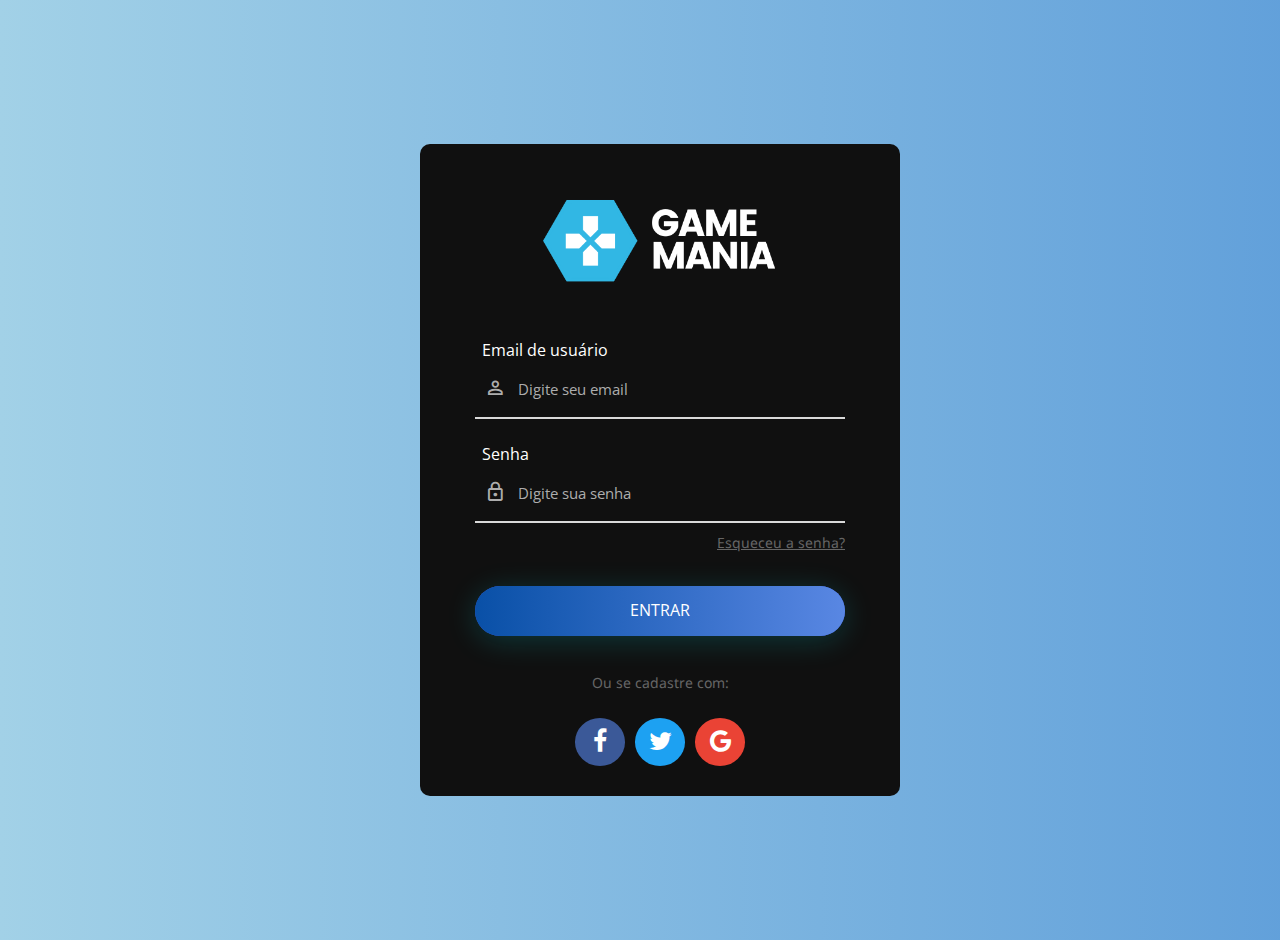
==== commit b399186d: "log" ====
--- a/login.html
+++ b/login.html
@@ -33,12 +33,12 @@
 	<link rel="stylesheet" type="text/css" href="./assets/Login_v4/css/main.css">
 <!--===============================================================================================-->
 </head>
-<body style="margin: 0%;">
+<body style="margin: 0;">
 	
 	
 	
 	<div class="limiter">
-		<div class="container-login100" style="padding: 20px; background-image: linear-gradient(to right, #a2d1e7, #609fda);">
+		<div class="container-login100 align-items-center" style="padding: 20px; background-image: linear-gradient(to right, #a2d1e7, #609fda);">
 			<div class="wrap-login100 p-l-55 p-r-55 p-t-44 p-b-54">
 
 					<form (ngSubmit)="receberDados()" class="login100-form validate-form">
--- a/assets/Login_v4/css/main.css
+++ b/assets/Login_v4/css/main.css
@@ -145,11 +145,12 @@
   background-repeat: no-repeat;
   background-position: center;
   background-size: cover;
+  height: 100%;
 }
 
 .wrap-login100 {
-  width: 450px;
-  height: 642px;
+  width: 370px;
+  height: 554px;
   background: #101010;
   border-radius: 10px;
   overflow: hidden;
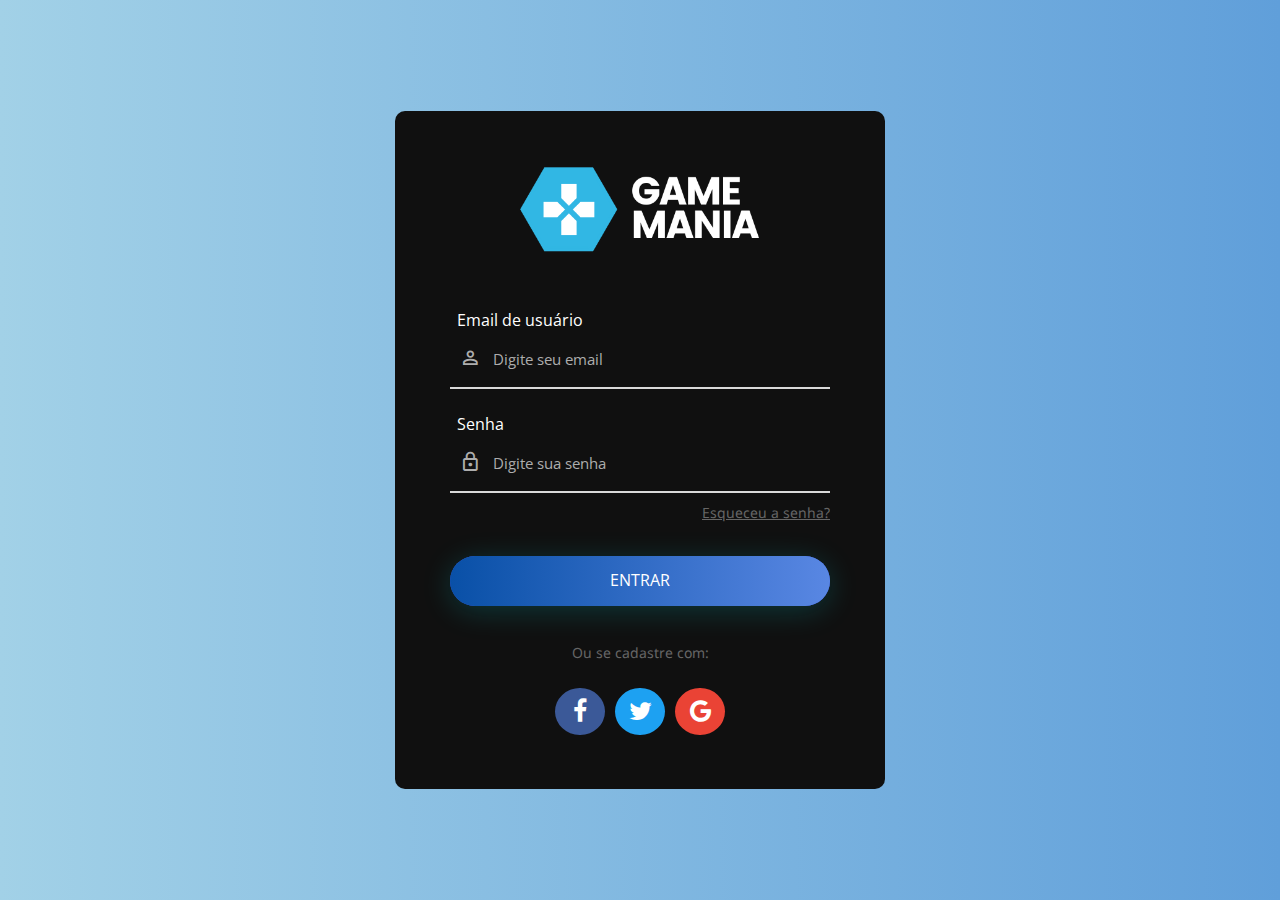
==== commit 81cbc59f: "git" ====
--- a/login.html
+++ b/login.html
@@ -38,7 +38,7 @@
 	
 	
 	<div class="limiter">
-		<div class="container-login100 align-items-center" style="padding: 20px; background-image: linear-gradient(to right, #a2d1e7, #609fda);">
+		<div class="container-login100 align-items-center" style=" background-image: linear-gradient(to right, #a2d1e7, #609fda);">
 			<div class="wrap-login100 p-l-55 p-r-55 p-t-44 p-b-54">
 
 					<form (ngSubmit)="receberDados()" class="login100-form validate-form">
--- a/assets/Login_v4/css/main.css
+++ b/assets/Login_v4/css/main.css
@@ -1,8 +1,3 @@
-@import url('https://fonts.googleapis.com/css2?family=Open+Sans:wght@300&display=swap');
-@import url('https://fonts.googleapis.com/css2?family=Montserrat:wght@800&display=swap');
-@import url('https://fonts.googleapis.com/css2?family=Poppins:wght@500&display=swap');
-
-@import url('https://fonts.googleapis.com/css2?family=Orbitron:wght@500&display=swap');
 
 /*//////////////////////////////////////////////////////////////////
 [ FONT ]*/
@@ -126,8 +121,8 @@
 /*//////////////////////////////////////////////////////////////////
 [ login ]*/
 .limiter {
-  width: 100%;
   margin: 0 auto;
+	width: 100%;
 }
 
 .container-login100 {
@@ -141,16 +136,15 @@
   flex-wrap: wrap;
   justify-content: center;
   align-items: center;
-  padding: 15px;
+ 
   background-repeat: no-repeat;
   background-position: center;
   background-size: cover;
-  height: 100%;
 }
 
 .wrap-login100 {
-  width: 370px;
-  height: 554px;
+  width: 380px;
+  height: 580px;
   background: #101010;
   border-radius: 10px;
   overflow: hidden;
@@ -411,6 +405,13 @@
 	visibility: visible;
 	opacity: 1;
   }
+}
+@media screen and (max-width: 700px) {
+	.container-login100 {	
+		padding: 20px;
+		align-items: center;
+	  }
+
 }
 
 /*//////////////////////////////////////////////////////////////////
@@ -3433,3 +3434,12 @@
 	right: 0px;
 	bottom: 0px;
 }
+
+
+
+
+
+
+
+
+
